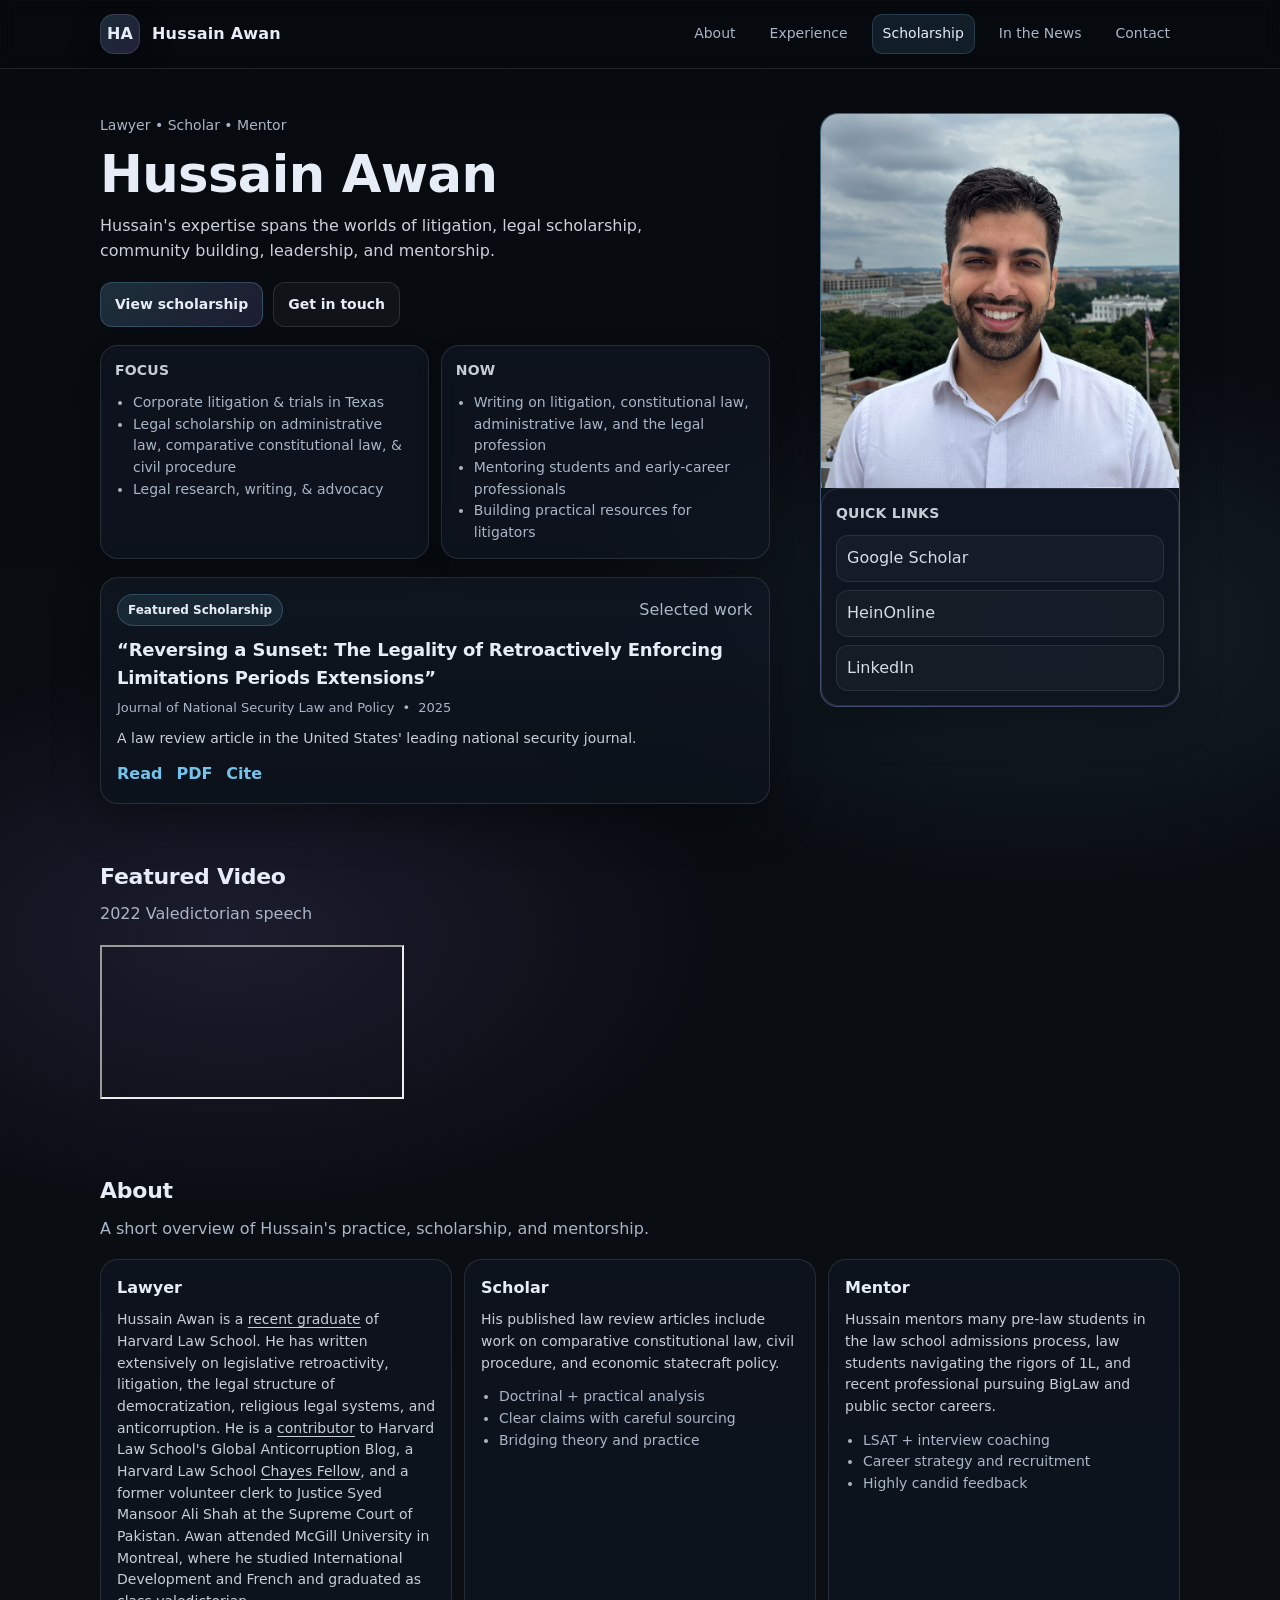
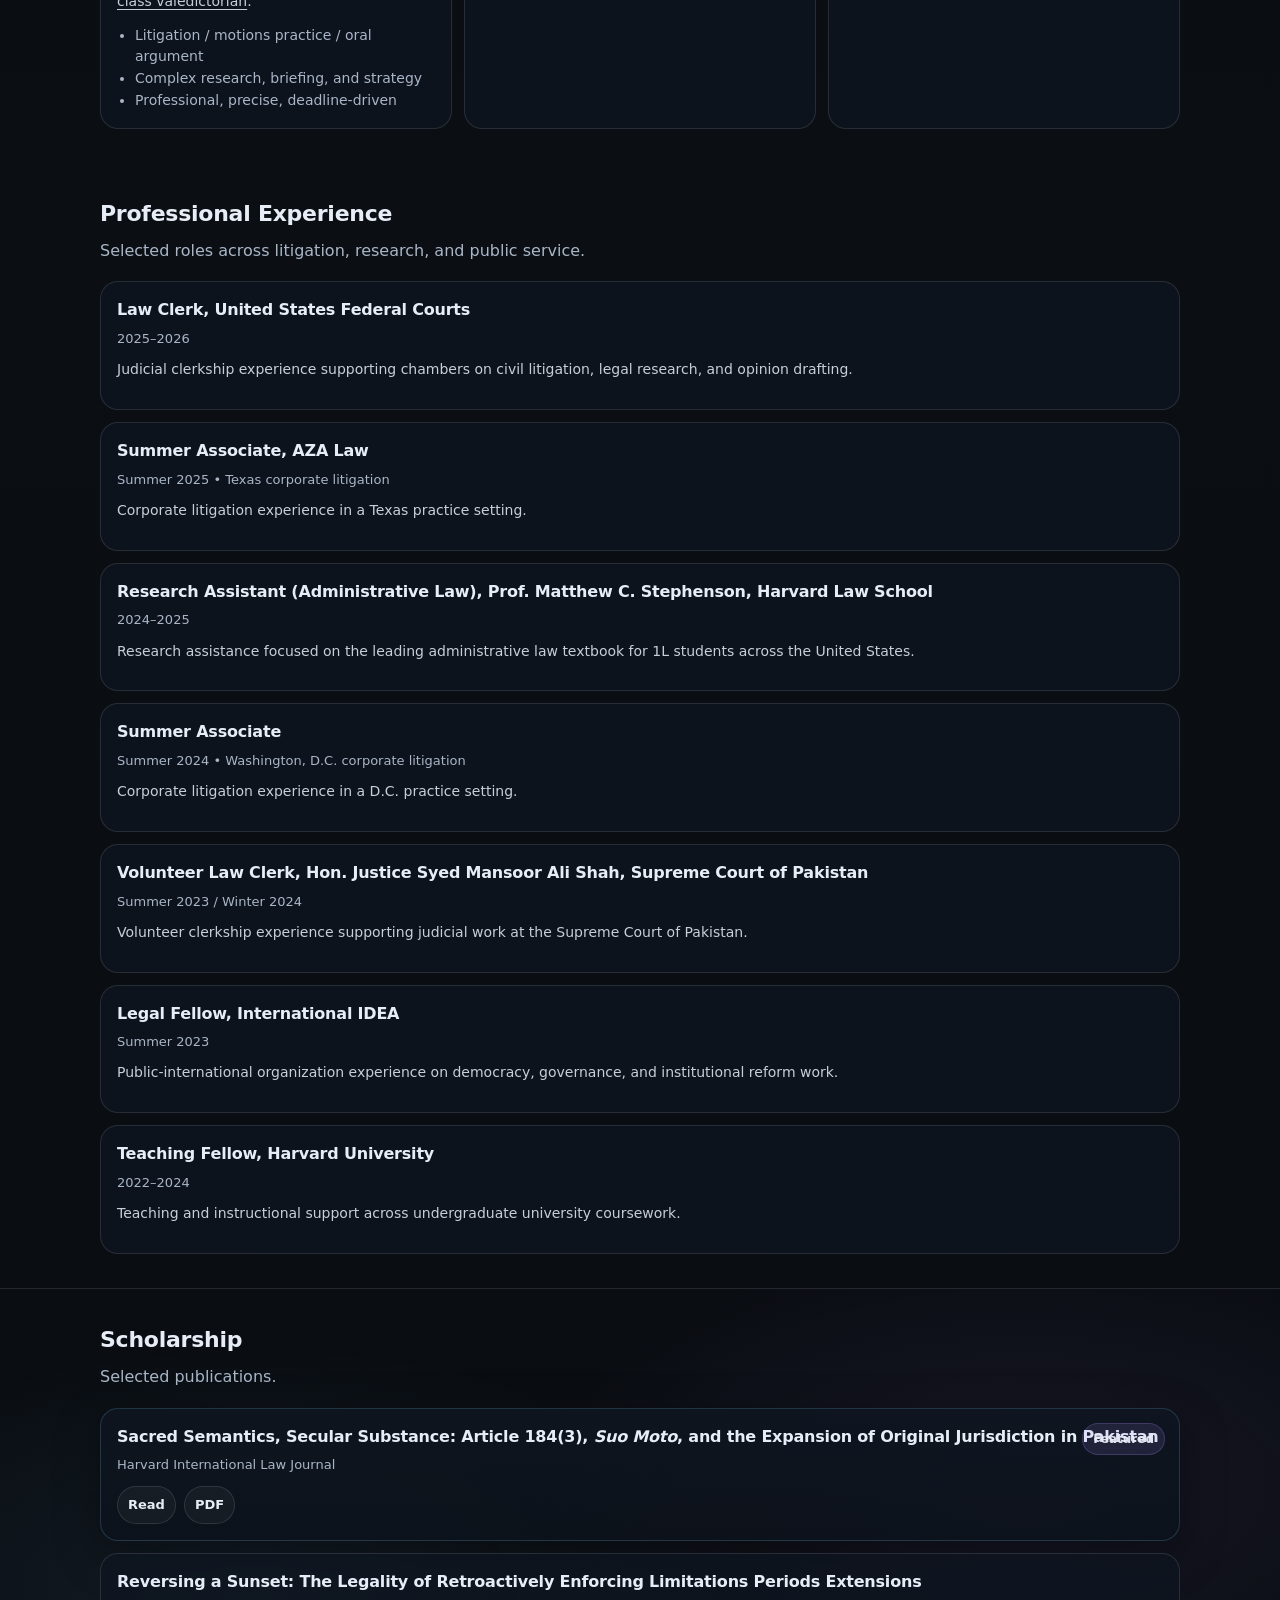
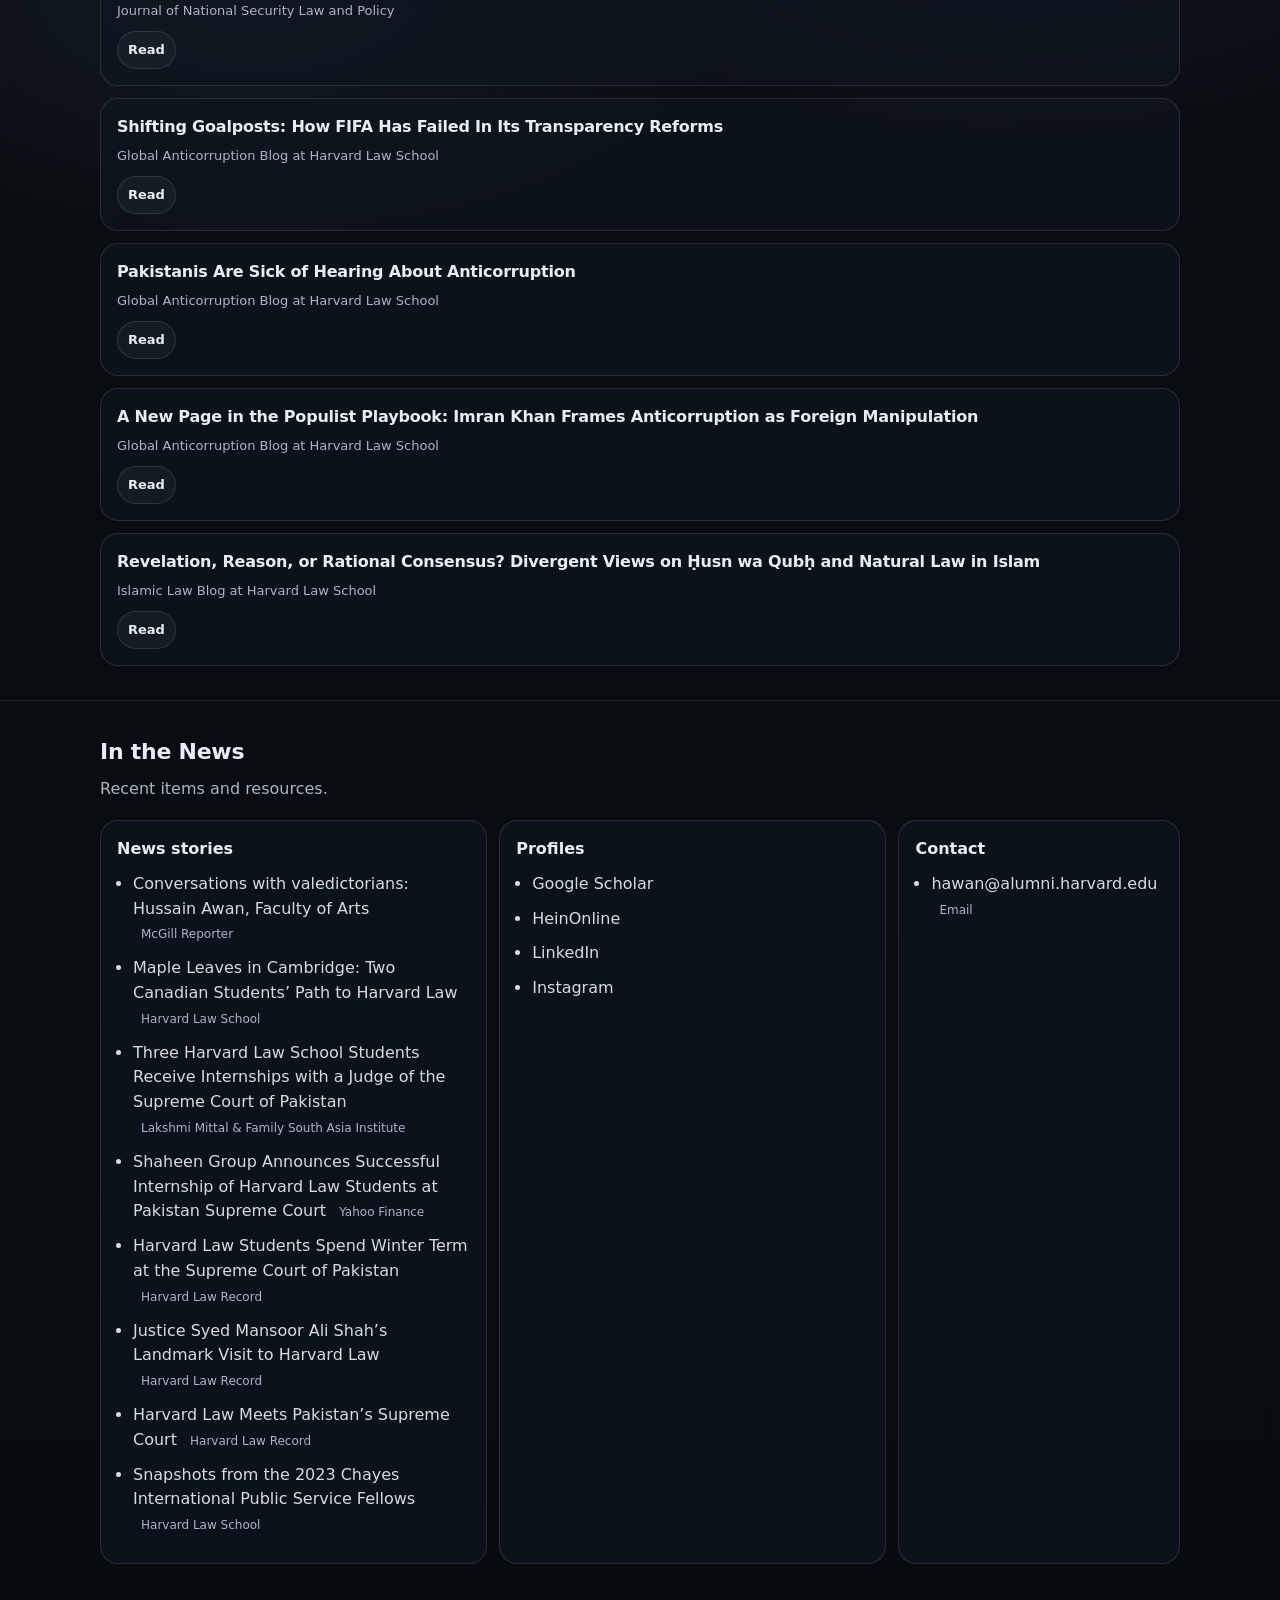
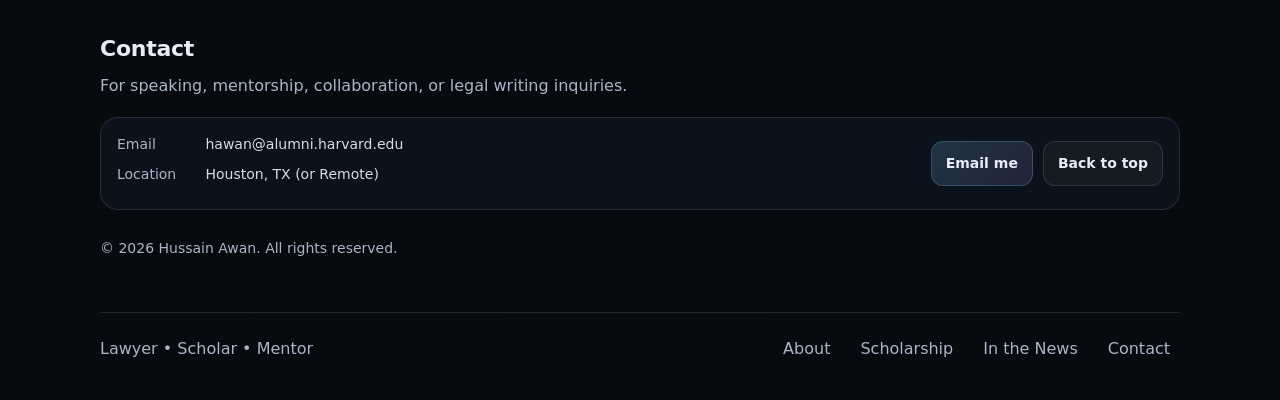
==== index.html @ 42dff593 "Update index.html" ====
<!-- index.html -->
<!doctype html>
<html lang="en">
  <head>
    <link rel="preload" as="image" href="hussain-awan.JPG">
    <meta charset="UTF-8" />
    <meta name="viewport" content="width=device-width, initial-scale=1" />
    <title>Hussain Awan</title>
    <meta
      name="description"
      content="Hussain Awan — Lawyer, Scholar, Mentor. Selected scholarship, writing, and news."
    />
    <link rel="stylesheet" href="styles.css" />

    <!-- Open Graph -->
    <meta property="og:title" content="Hussain Awan" />
    <meta property="og:description" content="Lawyer • Scholar • Mentor" />
    <meta property="og:type" content="website" />
    <!-- Optional: add your live site URL + preview image
    <meta property="og:url" content="https://yourdomain.com/" />
    <meta property="og:image" content="https://yourdomain.com/og-image.jpg" />
    -->
  </head>

  <body>
    <a class="skip-link" href="#main">Skip to content</a>

    <header class="site-header" id="top">
      <div class="container header-inner">
        <a class="brand" href="#top" aria-label="Home">
          <span class="brand-mark" aria-hidden="true">HA</span>
          <span class="brand-text">Hussain Awan</span>
        </a>

        <nav class="nav" aria-label="Primary">
          <a href="#about">About</a>
          <a href="#experience">Experience</a>
          <a class="nav-strong" href="#scholarship">Scholarship</a>
          <a href="#links">In the News</a>
          <a href="#contact">Contact</a>
        </nav>
      </div>
    </header>

    <main id="main">
      <!-- HERO -->
<section class="hero" aria-labelledby="hero-title">
  <div class="container hero-grid">
    <div class="hero-copy">
      <p class="kicker">Lawyer • Scholar • Mentor</p>
      <h1 id="hero-title">Hussain Awan</h1>
      <p class="lede">
        Hussain's expertise spans the worlds of litigation, legal scholarship, community building, leadership, and mentorship.
      </p>

      <div class="cta-row">
        <a class="btn primary" href="#scholarship">View scholarship</a>
        <a class="btn" href="#contact">Get in touch</a>
      </div>

      <div class="hero-mini-grid">
        <div class="rail-card">
          <h2 class="rail-title">Focus</h2>
          <ul class="rail-list">
            <li>Corporate litigation &amp; trials in Texas</li>
            <li>Legal scholarship on administrative law, comparative constitutional law, &amp; civil procedure</li>
            <li>Legal research, writing, &amp; advocacy</li>
          </ul>
        </div>

        <div class="rail-card">
          <h2 class="rail-title">Now</h2>
          <ul class="rail-list">
            <li>Writing on litigation, constitutional law, administrative law, and the legal profession</li>
            <li>Mentoring students and early-career professionals</li>
            <li>Building practical resources for litigators</li>
          </ul>
        </div>
      </div>

      <div class="feature-card" role="region" aria-label="Featured scholarship">
        <div class="feature-top">
          <span class="pill">Featured Scholarship</span>
          <span class="muted">Selected work</span>
        </div>
        <h2 class="feature-title">
          <a href="https://nationalsecurity.law.georgetown.edu/journal/2025/03/22/reversing-a-sunset-the-legality-of-retroactively-enforcing-limitations-periods-extensions/" target="_blank" rel="noopener noreferrer">
            “Reversing a Sunset: The Legality of Retroactively Enforcing Limitations Periods Extensions”
          </a>
        </h2>
        <p class="feature-meta">
          <span>Journal of National Security Law and Policy</span>
          <span aria-hidden="true">•</span>
          <span>2025</span>
        </p>
        <p class="feature-desc">
          A law review article in the United States' leading national security journal.
        </p>
        <div class="feature-actions">
          <a class="link" href="https://nationalsecurity.law.georgetown.edu/journal/2025/03/22/reversing-a-sunset-the-legality-of-retroactively-enforcing-limitations-periods-extensions/" target="_blank" rel="noopener noreferrer">Read</a>
          <a class="link" href="https://nationalsecurity.law.georgetown.edu/journal/2025/03/22/reversing-a-sunset-the-legality-of-retroactively-enforcing-limitations-periods-extensions/" target="_blank" rel="noopener noreferrer">PDF</a>
          <a class="link" href="https://nationalsecurity.law.georgetown.edu/journal/2025/03/22/reversing-a-sunset-the-legality-of-retroactively-enforcing-limitations-periods-extensions/" target="_blank" rel="noopener noreferrer">Cite</a>
        </div>
      </div>
    </div>

    <aside class="hero-rail" aria-label="Highlights">
      <div class="rail-card profile-card">
        <img
          src="hussain-awan.JPG"
          alt="Hussain Awan"
          class="profile-photo"
          loading="eager"
          decoding="async"
          fetchpriority="high"
                </div>

      <div class="rail-card">
        <h2 class="rail-title">Quick Links</h2>
        <div class="rail-links">
          <a href="https://scholar.google.com/citations?hl=en&user=R-A6R4AAAAAJ&view_op=list_works" target="_blank" rel="noreferrer">Google Scholar</a>
          <a href="https://heinonline.org/HOL/AuthorProfile?action=edit&search_name=%20Awan,%20Hussain" target="_blank" rel="noopener noreferrer">HeinOnline</a>
          <a href="https://www.linkedin.com/in/hussain-awan-1362452a6" target="_blank" rel="noreferrer">LinkedIn</a>
        </div>
      </div>
    </aside>
  </div>
</section>

<section class="section video-section" aria-labelledby="video-title">
  <div class="container">
    <div class="section-head">
      <h2 id="video-title">Featured Video</h2>
      <p class="section-subtitle">2022 Valedictorian speech</p>
    </div>

    <div class="video-embed">
      <iframe
        src="https://www.youtube.com/embed/dr6191_lwuI"
        title="Featured YouTube video"
        loading="lazy"
        allow="accelerometer; autoplay; clipboard-write; encrypted-media; gyroscope; picture-in-picture; web-share; fullscreen"
        referrerpolicy="strict-origin-when-cross-origin"
        allowfullscreen>
      </iframe>
    </div>
  </div>
</section>
  
<!-- ABOUT -->
<section class="section" id="about" aria-labelledby="about-title">
  <div class="container">
    <div class="section-head">
      <h2 id="about-title">About</h2>
      <p class="section-subtitle">
        A short overview of Hussain's practice, scholarship, and mentorship.
      </p>
    </div>

    <div class="two-col">
      <div class="card">
        <h3>Lawyer</h3>
<p>
  Hussain Awan is a <a href="https://winthrop.harvard.edu/people/hussain-awan" target="_blank" rel="noopener noreferrer">recent graduate</a> of Harvard Law School. He has written extensively on legislative retroactivity, litigation, the legal structure of democratization, religious legal systems, and anticorruption. He is a <a href="https://globalanticorruptionblog.com/hussain-awan/" target="_blank" rel="noopener noreferrer">contributor</a> to Harvard Law School's Global Anticorruption Blog, a Harvard Law School <a href="https://hls.harvard.edu/today/snapshots-from-the-2023-chayes-international-public-service-fellows/" target="_blank" rel="noopener noreferrer">Chayes Fellow</a>, and a former volunteer clerk to Justice Syed Mansoor Ali Shah at the Supreme Court of Pakistan. Awan attended McGill University in Montreal, where he studied International Development and French and graduated as <a href="https://reporter.mcgill.ca/conversations-with-valedictorians-hussain-awan-faculty-of-arts/" target="_blank" rel="noopener noreferrer">class valedictorian</a>.
</p>

        <ul class="bullets">
          <li>Litigation / motions practice / oral argument</li>
          <li>Complex research, briefing, and strategy</li>
          <li>Professional, precise, deadline-driven</li>
        </ul>
      </div>

            <div class="card">
              <h3>Scholar</h3>
              <p>
                His published law review articles include work on comparative constitutional law, civil procedure, and economic statecraft policy.
              </p>
              <ul class="bullets">
                <li>Doctrinal + practical analysis</li>
                <li>Clear claims with careful sourcing</li>
                <li>Bridging theory and practice</li>
              </ul>
            </div>

            <div class="card">
              <h3>Mentor</h3>
              <p>
                Hussain mentors many pre-law students in the law school admissions process, law students navigating the rigors of 1L, and recent professional pursuing BigLaw and public sector careers.
              </p>
              <ul class="bullets">
                <li>LSAT + interview coaching</li>
                <li>Career strategy and recruitment</li>
                <li>Highly candid feedback</li>
              </ul>
            </div>
          </div>
        </div>
      </section>

<!-- EXPERIENCE -->
<section class="section" id="experience" aria-labelledby="experience-title">
  <div class="container">
    <div class="section-head">
      <h2 id="experience-title">Professional Experience</h2>
      <p class="section-subtitle">Selected roles across litigation, research, and public service.</p>
    </div>

    <div class="pubs">
      <article class="pub">
        <h3 class="pub-title">Law Clerk, United States Federal Courts</h3>
        <p class="pub-meta">2025–2026</p>
        <p class="pub-desc">
          Judicial clerkship experience supporting chambers on civil litigation, legal research, and opinion drafting.
        </p>
      </article>

      <article class="pub">
        <h3 class="pub-title">Summer Associate, AZA Law</h3>
        <p class="pub-meta">Summer 2025 • Texas corporate litigation</p>
        <p class="pub-desc">
          Corporate litigation experience in a Texas practice setting.
        </p>
      </article>

      <article class="pub">
        <h3 class="pub-title">Research Assistant (Administrative Law), Prof. Matthew C. Stephenson, Harvard Law School</h3>
        <p class="pub-meta">2024–2025</p>
        <p class="pub-desc">
          Research assistance focused on the leading administrative law textbook for 1L students across the United States.
        </p>
      </article>

      <article class="pub">
        <h3 class="pub-title">Summer Associate</h3>
        <p class="pub-meta">Summer 2024 • Washington, D.C. corporate litigation</p>
        <p class="pub-desc">
          Corporate litigation experience in a D.C. practice setting.
        </p>
      </article>

      <article class="pub">
        <h3 class="pub-title">Volunteer Law Clerk, Hon. Justice Syed Mansoor Ali Shah, Supreme Court of Pakistan</h3>
        <p class="pub-meta">Summer 2023 / Winter 2024</p>
        <p class="pub-desc">
          Volunteer clerkship experience supporting judicial work at the Supreme Court of Pakistan.
        </p>
      </article>

      <article class="pub">
        <h3 class="pub-title">Legal Fellow, International IDEA</h3>
        <p class="pub-meta">Summer 2023</p>
        <p class="pub-desc">
          Public-international organization experience on democracy, governance, and institutional reform work.
        </p>
      </article>

      <article class="pub">
        <h3 class="pub-title">Teaching Fellow, Harvard University</h3>
        <p class="pub-meta">2022–2024</p>
        <p class="pub-desc">
          Teaching and instructional support across undergraduate university coursework.
        </p>
      </article>


 
    </div>
  </div>
</section>
      
<!-- SCHOLARSHIP (prominent) -->
<section class="section section-accent" id="scholarship" aria-labelledby="scholarship-title">
  <div class="container">
    <div class="section-head">
      <h2 id="scholarship-title">Scholarship</h2>
      <p class="section-subtitle">Selected publications.</p>
    </div>

    <div class="pubs">
      <!-- Featured -->
      <article class="pub pub-featured" aria-label="Featured publication">
        <div class="pub-badge">Featured</div>
        <h3 class="pub-title">
          <a
            href="https://journals.law.harvard.edu/ilj/wp-content/uploads/sites/84/HILJ-Vol662_Awan.pdf"
            target="_blank"
            rel="noopener noreferrer"
          >
            Sacred Semantics, Secular Substance: Article 184(3), <em>Suo Moto</em>, and the Expansion of Original
            Jurisdiction in Pakistan
          </a>
        </h3>
        <p class="pub-meta">Harvard International Law Journal</p>
        <div class="pub-actions">
          <a
            class="chip"
            href="https://journals.law.harvard.edu/ilj/wp-content/uploads/sites/84/HILJ-Vol662_Awan.pdf"
            target="_blank"
            rel="noopener noreferrer"
            >Read</a
          >
          <a
            class="chip"
            href="https://journals.law.harvard.edu/ilj/wp-content/uploads/sites/84/HILJ-Vol662_Awan.pdf"
            target="_blank"
            rel="noopener noreferrer"
            >PDF</a
          >
        </div>
      </article>

      <!-- Regular publications -->
      <article class="pub">
        <h3 class="pub-title">
          <a
            href="https://nationalsecurity.law.georgetown.edu/journal/2025/03/22/reversing-a-sunset-the-legality-of-retroactively-enforcing-limitations-periods-extensions/"
            target="_blank"
            rel="noopener noreferrer"
          >
            Reversing a Sunset: The Legality of Retroactively Enforcing Limitations Periods Extensions
          </a>
        </h3>
        <p class="pub-meta">Journal of National Security Law and Policy</p>
        <div class="pub-actions">
          <a
            class="chip"
            href="https://nationalsecurity.law.georgetown.edu/journal/2025/03/22/reversing-a-sunset-the-legality-of-retroactively-enforcing-limitations-periods-extensions/"
            target="_blank"
            rel="noopener noreferrer"
          >
            Read
          </a>
        </div>
      </article>
      <article class="pub">
        <h3 class="pub-title">
          <a
            href="https://globalanticorruptionblog.com/2023/12/11/shifting-goalposts-how-fifa-has-failed-in-its-transparency-reforms/"
            target="_blank"
            rel="noopener noreferrer"
          >
            Shifting Goalposts: How FIFA Has Failed In Its Transparency Reforms
          </a>
        </h3>
        <p class="pub-meta">Global Anticorruption Blog at Harvard Law School</p>
        <div class="pub-actions">
          <a
            class="chip"
            href="https://globalanticorruptionblog.com/2023/12/11/shifting-goalposts-how-fifa-has-failed-in-its-transparency-reforms/"
            target="_blank"
            rel="noopener noreferrer"
            >Read</a
          >
        </div>
      </article>

      <article class="pub">
        <h3 class="pub-title">
          <a
            href="https://globalanticorruptionblog.com/2023/11/06/pakistanis-are-sick-of-hearing-about-anticorruption/"
            target="_blank"
            rel="noopener noreferrer"
          >
            Pakistanis Are Sick of Hearing About Anticorruption
          </a>
        </h3>
        <p class="pub-meta">Global Anticorruption Blog at Harvard Law School</p>
        <div class="pub-actions">
          <a
            class="chip"
            href="https://globalanticorruptionblog.com/2023/11/06/pakistanis-are-sick-of-hearing-about-anticorruption/"
            target="_blank"
            rel="noopener noreferrer"
            >Read</a
          >
        </div>
      </article>

      <article class="pub">
        <h3 class="pub-title">
          <a
            href="https://globalanticorruptionblog.com/2023/11/20/a-new-page-in-the-populist-playbook-imran-khan-frames-anticorruption-as-foreign-manipulation/"
            target="_blank"
            rel="noopener noreferrer"
          >
            A New Page in the Populist Playbook: Imran Khan Frames Anticorruption as Foreign Manipulation
          </a>
        </h3>
        <p class="pub-meta">Global Anticorruption Blog at Harvard Law School</p>
        <div class="pub-actions">
          <a
            class="chip"
            href="https://globalanticorruptionblog.com/2023/11/20/a-new-page-in-the-populist-playbook-imran-khan-frames-anticorruption-as-foreign-manipulation/"
            target="_blank"
            rel="noopener noreferrer"
            >Read</a
          >
        </div>
      </article>

      <article class="pub">
        <h3 class="pub-title">
          <a
            href="https://islamiclaw.blog/2025/01/30/revelation-reason-or-rational-consensus-divergent-views-on-ḥusn-wa-qubḥ-and-natural-law-in-islam/"
            target="_blank"
            rel="noopener noreferrer"
          >
            Revelation, Reason, or Rational Consensus? Divergent Views on Ḥusn wa Qubḥ and Natural Law in Islam
          </a>
        </h3>
        <p class="pub-meta">Islamic Law Blog at Harvard Law School</p>
        <div class="pub-actions">
          <a
            class="chip"
            href="https://islamiclaw.blog/2025/01/30/revelation-reason-or-rational-consensus-divergent-views-on-ḥusn-wa-qubḥ-and-natural-law-in-islam/"
            target="_blank"
            rel="noopener noreferrer"
            >Read</a
          >
        </div>
      </article>
    </div>
  </div>
</section>


<!-- LINKS / "NEW" LINKS -->
<section class="section" id="links" aria-labelledby="links-title">
  <div class="container">
    <div class="section-head">
      <h2 id="links-title">In the News</h2>
      <p class="section-subtitle">Recent items and resources.</p>
    </div>

    <div class="links-grid">
      <div class="card">
        <h3>News stories</h3>
          <ul class="linklist">
          
          <li>
          <a href="https://reporter.mcgill.ca/conversations-with-valedictorians-hussain-awan-faculty-of-arts/" target="_blank" rel="noopener noreferrer">
          Conversations with valedictorians: Hussain Awan, Faculty of Arts
          </a>
          <span class="linknote">McGill Reporter</span>
          </li>
          
          <li>
          <a href="https://hls.harvard.edu/jdadmissions/apply-to-harvard-law-school/jdapplicants/application-toolkit/applying-to-hls-as-an-international-student/maple-leaves-in-cambridge-two-canadian-students-path-to-harvard-law/" target="_blank" rel="noopener noreferrer">
          Maple Leaves in Cambridge: Two Canadian Students’ Path to Harvard Law
          </a>
          <span class="linknote">Harvard Law School</span>
          </li>
          
          <li>
          <a href="https://mittalsouthasiainstitute.harvard.edu/2024/11/hls-j-term-clinical-internship/" target="_blank" rel="noopener noreferrer">
          Three Harvard Law School Students Receive Internships with a Judge of the Supreme Court of Pakistan
          </a>
          <span class="linknote">Lakshmi Mittal & Family South Asia Institute</span>
          </li>
          
          <li>
          <a href="https://finance.yahoo.com/news/shaheen-group-announces-successful-internship-231500506.html" target="_blank" rel="noopener noreferrer">
          Shaheen Group Announces Successful Internship of Harvard Law Students at Pakistan Supreme Court
          </a>
          <span class="linknote">Yahoo Finance</span>
          </li>
          
          <li>
          <a href="https://hlrecord.org/hls-students-winter-term-pakistan-supreme-court/" target="_blank" rel="noopener noreferrer">
          Harvard Law Students Spend Winter Term at the Supreme Court of Pakistan
          </a>
          <span class="linknote">Harvard Law Record</span>
          </li>
          
          <li>
          <a href="https://hlrecord.org/justice-syed-mansoor-ali-shahs-landmark-visit-to-harvard-law-bridging-legal-worlds/" target="_blank" rel="noopener noreferrer">
          Justice Syed Mansoor Ali Shah’s Landmark Visit to Harvard Law
          </a>
          <span class="linknote">Harvard Law Record</span>
          </li>
          
          <li>
          <a href="https://hlrecord.org/[base64]/" target="_blank" rel="noopener noreferrer">
          Harvard Law Meets Pakistan’s Supreme Court
          </a>
          <span class="linknote">Harvard Law Record</span>
          </li>
          
          <li>
          <a href="https://hls.harvard.edu/today/snapshots-from-the-2023-chayes-international-public-service-fellows/" target="_blank" rel="noopener noreferrer">
          Snapshots from the 2023 Chayes International Public Service Fellows
          </a>
          <span class="linknote">Harvard Law School</span>
          </li>
          
          </ul>
      </div>

      <div class="card">
        <h3>Profiles</h3>
        <ul class="linklist">
          <li>
            <a
              href="https://scholar.google.com/citations?hl=en&user=R-A6R4AAAAAJ&view_op=list_works"
              target="_blank"
              rel="noopener noreferrer"
              >Google Scholar</a
            >
          </li>
          <li>
            <a href="https://heinonline.org/HOL/AuthorProfile?action=edit&search_name=%20Awan,%20Hussain" target="_blank" rel="noopener noreferrer">HeinOnline</a>
          </li>
          <li>
            <a
              href="https://www.linkedin.com/in/hussain-awan-1362452a6"
              target="_blank"
              rel="noopener noreferrer"
              >LinkedIn</a
            >
          </li>
          <li>
            <a
              href="https://www.instagram.com/hussain.awann/"
              target="_blank"
              rel="noopener noreferrer"
              >Instagram</a
            >
          </li>
        </ul>
      </div>

      <div class="card">
        <h3>Contact</h3>
        <ul class="linklist">
          <li>
            <a href="mailto:hawan@alumni.harvard.edu">hawan@alumni.harvard.edu</a>
            <span class="linknote">Email</span>
          </li>
        </ul>
      </div>
    </div>
  </div>
</section>

<!-- CONTACT -->
<section class="section" id="contact" aria-labelledby="contact-title">
  <div class="container">
    <div class="section-head">
      <h2 id="contact-title">Contact</h2>
      <p class="section-subtitle">For speaking, mentorship, collaboration, or legal writing inquiries.</p>
    </div>

    <div class="contact-card">
      <div class="contact-left">
        <p class="contact-line">
          <span class="muted">Email</span>
          <a href="mailto:hawan@alumni.harvard.edu">hawan@alumni.harvard.edu</a>
        </p>
        <p class="contact-line">
          <span class="muted">Location</span>
          <span>Houston, TX (or Remote)</span>
        </p>
      </div>

      <div class="contact-right">
        <a class="btn primary" href="mailto:hawan@alumni.harvard.edu">Email me</a>
        <a class="btn" href="#top">Back to top</a>
      </div>
    </div>

    <p class="fineprint">© <span id="year"></span> Hussain Awan. All rights reserved.</p>
  </div>
</section>

</main>

<footer class="site-footer" aria-label="Footer">
  <div class="container footer-inner">
    <span class="muted">Lawyer • Scholar • Mentor</span>
    <div class="footer-links">
      <a href="#about">About</a>
      <a href="#scholarship">Scholarship</a>
      <a href="#links">In the News</a>
      <a href="#contact">Contact</a>
    </div>
  </div>
</footer>

<script>
  // tiny helper (optional)
  document.getElementById("year").textContent = new Date().getFullYear();
</script>
</body>
</html>
---- styles.css ----
/* styles.css */

/* ----------------------------
   Base + tokens
----------------------------- */
:root{
  --bg: #0b0f14;
  --panel: #0f1621;
  --panel-2: #0c121b;
  --text: #e7edf6;
  --muted: #a9b6c7;
  --border: rgba(231, 237, 246, 0.12);
  --shadow: 0 14px 45px rgba(0,0,0,.35);
  --max: 1080px;

  --radius: 18px;
  --radius-sm: 12px;

  --accent: #7dd3fc;
  --accent-2: #a78bfa;

  --focus: 0 0 0 3px rgba(125, 211, 252, .35);
  --font: ui-sans-serif, system-ui, -apple-system, Segoe UI, Roboto, Helvetica, Arial, "Apple Color Emoji", "Segoe UI Emoji";
}

* { box-sizing: border-box; }
html { scroll-behavior: smooth; }
body {
  margin: 0;
  font-family: var(--font);
  background:
    radial-gradient(900px 500px at 18% 18%, rgba(167,139,250,.12), transparent 55%),
    radial-gradient(900px 500px at 82% 12%, rgba(125,211,252,.10), transparent 55%),
    linear-gradient(180deg, #070a0f 0%, var(--bg) 35%, #070a0f 100%);
  color: var(--text);
  line-height: 1.55;
}

a { color: inherit; text-decoration: none; }
a:hover { text-decoration: underline; }
a:focus-visible { outline: none; box-shadow: var(--focus); border-radius: 10px; }

.container {
  width: min(var(--max), calc(100% - 40px));
  margin: 0 auto;
}

.muted { color: var(--muted); }
.fineprint { margin: 28px 0 0; font-size: 14px; color: var(--muted); }

/* Skip link */
.skip-link{
  position: absolute;
  left: -999px;
  top: 10px;
  background: var(--panel);
  padding: 10px 12px;
  border: 1px solid var(--border);
  border-radius: 10px;
  z-index: 999;
}
.skip-link:focus{
  left: 20px;
  box-shadow: var(--focus);
}

/* ----------------------------
   Header
----------------------------- */
.site-header{
  position: sticky;
  top: 0;
  z-index: 50;
  backdrop-filter: blur(10px);
  background: rgba(7,10,15,.55);
  border-bottom: 1px solid var(--border);
}
.header-inner{
  display: flex;
  align-items: center;
  justify-content: space-between;
  padding: 14px 0;
  gap: 16px;
}

.brand{
  display: flex;
  align-items: center;
  gap: 12px;
  min-width: 160px;
}
.brand-mark{
  display: inline-grid;
  place-items: center;
  width: 40px;
  height: 40px;
  border-radius: 14px;
  background: linear-gradient(135deg, rgba(125,211,252,.18), rgba(167,139,250,.18));
  border: 1px solid var(--border);
  box-shadow: 0 10px 30px rgba(0,0,0,.25);
  font-weight: 700;
}
.brand-text{
  font-weight: 650;
  letter-spacing: .2px;
}

.nav{
  display: flex;
  align-items: center;
  gap: 14px;
  flex-wrap: wrap;
  justify-content: flex-end;
}
.nav a{
  font-size: 14px;
  color: var(--muted);
  padding: 8px 10px;
  border-radius: 10px;
}
.nav a:hover{
  color: var(--text);
  text-decoration: none;
  background: rgba(231,237,246,.06);
}
.nav-strong{
  color: var(--text) !important;
  background: rgba(125,211,252,.10);
  border: 1px solid rgba(125,211,252,.18);
}


/* ----------------------------
   Hero
----------------------------- */
.hero{
  padding: 44px 0 22px;
}
.hero-grid{
  display: grid;
  grid-template-columns: 1.45fr .85fr;
  gap: 18px;
  align-items: start;
}
.kicker{
  display: inline-flex;
  gap: 10px;
  align-items: center;
  font-size: 14px;
  color: var(--muted);
  margin: 0 0 10px;
}
h1{
  font-size: clamp(34px, 4vw, 52px);
  line-height: 1.08;
  margin: 0 0 12px;
  letter-spacing: -0.6px;
}
.lede{
  margin: 0 0 18px;
  font-size: 16px;
  color: rgba(231,237,246,.88);
  max-width: 62ch;
}

.cta-row{
  display: flex;
  gap: 10px;
  flex-wrap: wrap;
  margin: 14px 0 18px;
}

.btn{
  display: inline-flex;
  align-items: center;
  justify-content: center;
  gap: 10px;
  padding: 11px 14px;
  border-radius: 12px;
  border: 1px solid var(--border);
  background: rgba(231,237,246,.04);
  color: var(--text);
  font-weight: 600;
  font-size: 14px;
  text-decoration: none !important;
}
.btn:hover{
  background: rgba(231,237,246,.08);
}
.btn.primary{
  border-color: rgba(125,211,252,.22);
  background: linear-gradient(135deg, rgba(125,211,252,.18), rgba(167,139,250,.14));
}
.btn.primary:hover{
  background: linear-gradient(135deg, rgba(125,211,252,.22), rgba(167,139,250,.18));
}

.feature-card{
  margin-top: 16px;
  padding: 16px;
  border-radius: var(--radius);
  border: 1px solid var(--border);
  background: linear-gradient(180deg, rgba(15,22,33,.9), rgba(12,18,27,.9));
  box-shadow: var(--shadow);
}
.feature-top{
  display: flex;
  align-items: center;
  justify-content: space-between;
  gap: 12px;
  margin-bottom: 10px;
}
.pill{
  display: inline-flex;
  padding: 6px 10px;
  border-radius: 999px;
  border: 1px solid rgba(125,211,252,.22);
  background: rgba(125,211,252,.10);
  font-size: 12px;
  font-weight: 650;
}
.feature-title{
  margin: 0 0 6px;
  font-size: 18px;
  letter-spacing: -0.2px;
}
.feature-title a{ text-decoration: none; }
.feature-title a:hover{ text-decoration: underline; }
.feature-meta{
  margin: 0 0 10px;
  color: var(--muted);
  font-size: 13px;
  display: flex;
  gap: 8px;
  flex-wrap: wrap;
}
.feature-desc{
  margin: 0 0 12px;
  color: rgba(231,237,246,.86);
  font-size: 14px;
}
.feature-actions{
  display: flex;
  gap: 14px;
  flex-wrap: wrap;
}
.link{
  font-weight: 650;
  color: rgba(125,211,252,.92);
  text-decoration: none !important;
}
.link:hover{ text-decoration: underline !important; }

/* Right rail */
.hero-rail{
  display: grid;
  gap: 12px;
}
.rail-card{
  padding: 14px;
  border-radius: var(--radius);
  border: 1px solid var(--border);
  background: rgba(15,22,33,.75);
  box-shadow: 0 10px 26px rgba(0,0,0,.18);
}
.rail-title{
  margin: 0 0 10px;
  font-size: 14px;
  letter-spacing: .2px;
  text-transform: uppercase;
  color: rgba(231,237,246,.85);
}
.rail-list{
  margin: 0;
  padding-left: 18px;
  color: var(--muted);
  font-size: 14px;
}
.rail-links{
  display: grid;
  gap: 8px;
}
.rail-links a{
  padding: 10px 10px;
  border-radius: 12px;
  border: 1px solid rgba(231,237,246,.10);
  background: rgba(231,237,246,.03);
  color: rgba(231,237,246,.92);
  text-decoration: none !important;
}
.rail-links a:hover{
  background: rgba(231,237,246,.07);
}

/* ----------------------------
   Sections
----------------------------- */
.section{
  padding: 34px 0;
}
.section-accent{
  background:
    radial-gradient(900px 450px at 20% 30%, rgba(125,211,252,.08), transparent 55%),
    radial-gradient(900px 450px at 80% 20%, rgba(167,139,250,.08), transparent 55%);
  border-top: 1px solid var(--border);
  border-bottom: 1px solid var(--border);
}
.section-head{
  display: grid;
  gap: 8px;
  margin-bottom: 18px;
}
.section-head h2{
  margin: 0;
  font-size: 22px;
  letter-spacing: -0.25px;
}
.section-subtitle{
  margin: 0;
  color: var(--muted);
  max-width: 78ch;
}

/* Cards / grids */
.two-col{
  display: grid;
  grid-template-columns: repeat(3, 1fr);
  gap: 12px;
}
.card{
  padding: 16px;
  border-radius: var(--radius);
  border: 1px solid var(--border);
  background: rgba(15,22,33,.70);
}
.card h3{
  margin: 0 0 8px;
  font-size: 16px;
}
.card p{
  margin: 0 0 12px;
  color: rgba(231,237,246,.86);
  font-size: 14px;
}
.bullets{
  margin: 0;
  padding-left: 18px;
  color: var(--muted);
  font-size: 14px;
}

/* Scholarship list */
.pubs{
  display: grid;
  gap: 12px;
}
.pub{
  position: relative;
  padding: 16px;
  border-radius: var(--radius);
  border: 1px solid var(--border);
  background: rgba(15,22,33,.70);
}
.pub-featured{
  background: linear-gradient(180deg, rgba(15,22,33,.85), rgba(12,18,27,.85));
  border-color: rgba(125,211,252,.18);
  box-shadow: var(--shadow);
}
.pub-badge{
  position: absolute;
  top: 14px;
  right: 14px;
  font-size: 12px;
  font-weight: 650;
  padding: 6px 10px;
  border-radius: 999px;
  border: 1px solid rgba(167,139,250,.22);
  background: rgba(167,139,250,.12);
  color: rgba(231,237,246,.95);
}
.pub-title{
  margin: 0 0 6px;
  font-size: 16px;
  letter-spacing: -0.2px;
}
.pub-title a{ text-decoration: none; }
.pub-title a:hover{ text-decoration: underline; }
.pub-meta{
  margin: 0 0 10px;
  color: var(--muted);
  font-size: 13px;
}
.pub-desc{
  margin: 0 0 12px;
  color: rgba(231,237,246,.86);
  font-size: 14px;
}
.pub-actions{
  display: flex;
  gap: 8px;
  flex-wrap: wrap;
}
.chip{
  display: inline-flex;
  padding: 8px 10px;
  border-radius: 999px;
  border: 1px solid rgba(231,237,246,.12);
  background: rgba(231,237,246,.04);
  font-size: 13px;
  font-weight: 650;
  text-decoration: none !important;
}
.chip:hover{
  background: rgba(231,237,246,.08);
}

/* Links section */
.links-grid{
  display: grid;
  grid-template-columns: 1.1fr 1.1fr .8fr;
  gap: 12px;
}
.linklist{
  margin: 0;
  padding-left: 16px;
  color: rgba(231,237,246,.92);
}
.linklist li{
  margin: 10px 0;
}
.linknote{
  display: inline-block;
  margin-left: 8px;
  font-size: 12px;
  color: var(--muted);
}

/* Contact */
.contact-card{
  display: flex;
  align-items: center;
  justify-content: space-between;
  gap: 12px;
  padding: 16px;
  border-radius: var(--radius);
  border: 1px solid var(--border);
  background: rgba(15,22,33,.70);
}
.contact-line{
  margin: 0 0 8px;
  font-size: 14px;
  color: rgba(231,237,246,.92);
}
.contact-line .muted{
  display: inline-block;
  width: 84px;
}
.contact-right{
  display: flex;
  gap: 10px;
  flex-wrap: wrap;
  justify-content: flex-end;
}

/* Footer */
.site-footer{
  padding: 18px 0 30px;
}
.footer-inner{
  display: flex;
  align-items: center;
  justify-content: space-between;
  gap: 12px;
  border-top: 1px solid var(--border);
  padding-top: 16px;
}
.footer-links{
  display: flex;
  gap: 10px;
  flex-wrap: wrap;
}
.footer-links a{
  padding: 8px 10px;
  border-radius: 10px;
  color: var(--muted);
}
.footer-links a:hover{
  color: var(--text);
  background: rgba(231,237,246,.06);
  text-decoration: none;
}
/* Underline links only in the About section body text */
#about .card p a,
#about .card p a:visited {
  text-decoration: underline;
  text-underline-offset: 3px;
  text-decoration-thickness: 1px;
}

#about .card p a:hover {
  text-decoration-thickness: 2px;
}

.hero-mini-grid{
  display: grid;
  grid-template-columns: 1fr 1fr;
  gap: 12px;
  margin: 8px 0 18px;
}

.profile-card{
  padding: 0;
  overflow: hidden;
  width: min(100%, 360px);
  justify-self: end;
  align-self: start;
  background:
    linear-gradient(180deg, rgba(15,22,33,.96), rgba(12,18,27,.96)) padding-box,
    linear-gradient(135deg, rgba(125,211,252,.45), rgba(167,139,250,.35)) border-box;
  border: 1px solid transparent;
  box-shadow: 0 16px 40px rgba(0,0,0,.28);
  transition: box-shadow .25s ease;
}

.profile-card:hover{
  box-shadow: 0 22px 60px rgba(0,0,0,.40);
}

.profile-photo{
  width: 100%;
  height: auto;
  display: block;
  border-radius: 0;
}

section{
  scroll-margin-top: 90px;
}


/* ----------------------------
   Responsive
----------------------------- */
@media (max-width: 980px){
  .hero-grid{ grid-template-columns: 1fr; }
  .two-col{ grid-template-columns: 1fr; }
  .links-grid{ grid-template-columns: 1fr; }
  .contact-card{ flex-direction: column; align-items: flex-start; }
  .contact-line .muted{ width: auto; margin-right: 10px; }
  .profile-card{
  width: 100%;
  max-width: 420px;
  justify-self: start;
   }
}
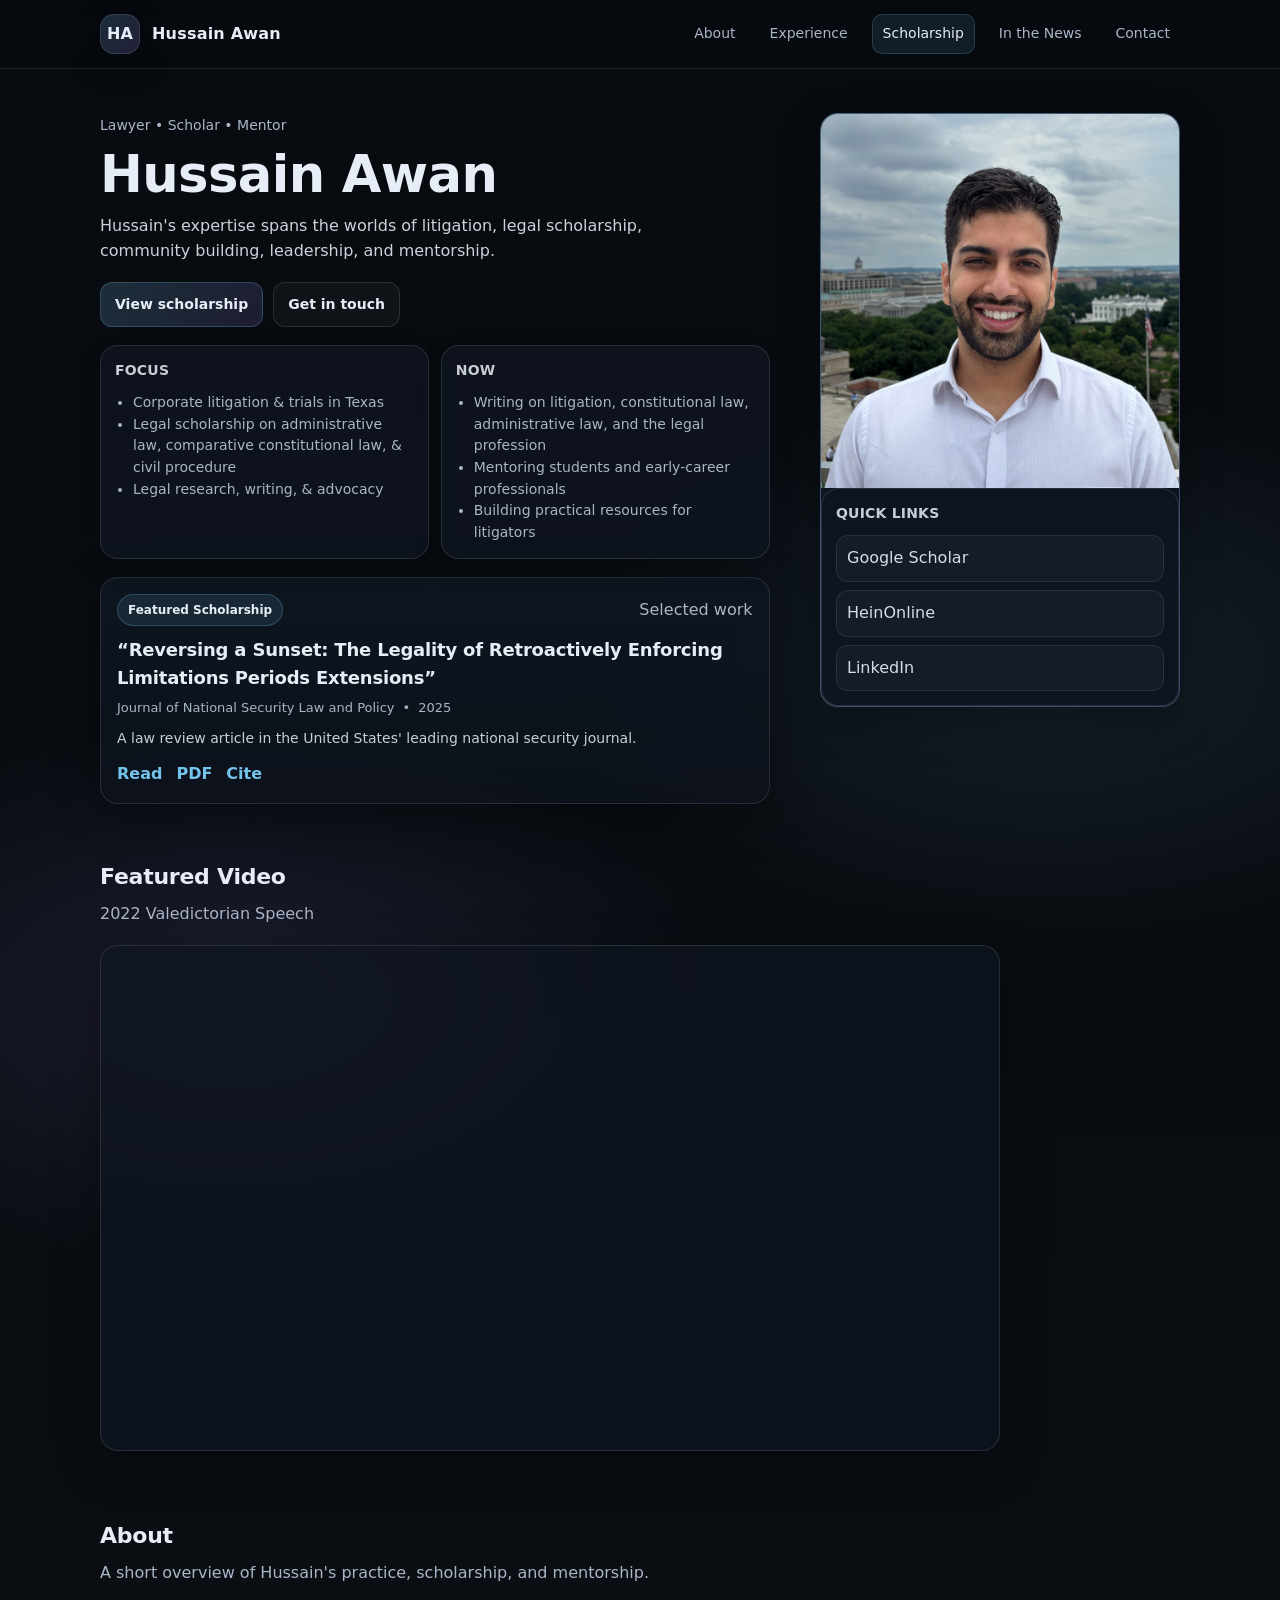
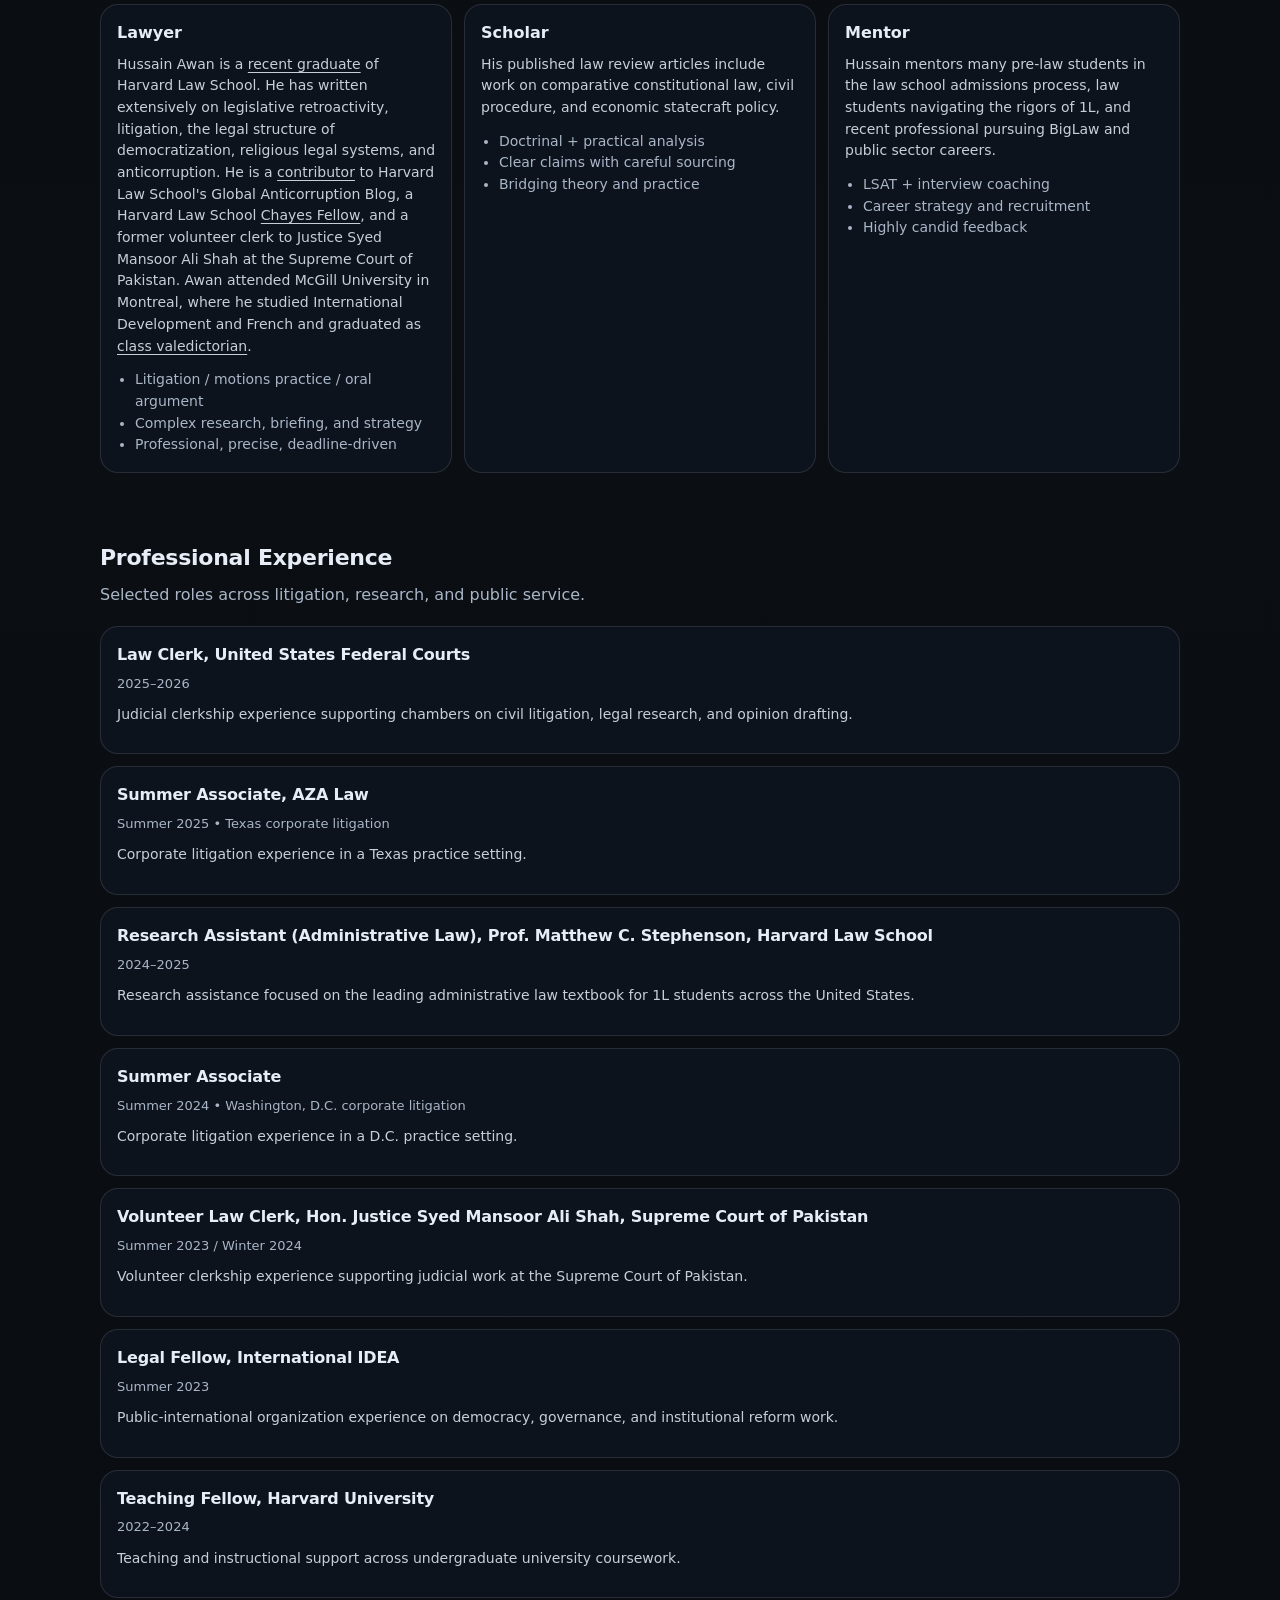
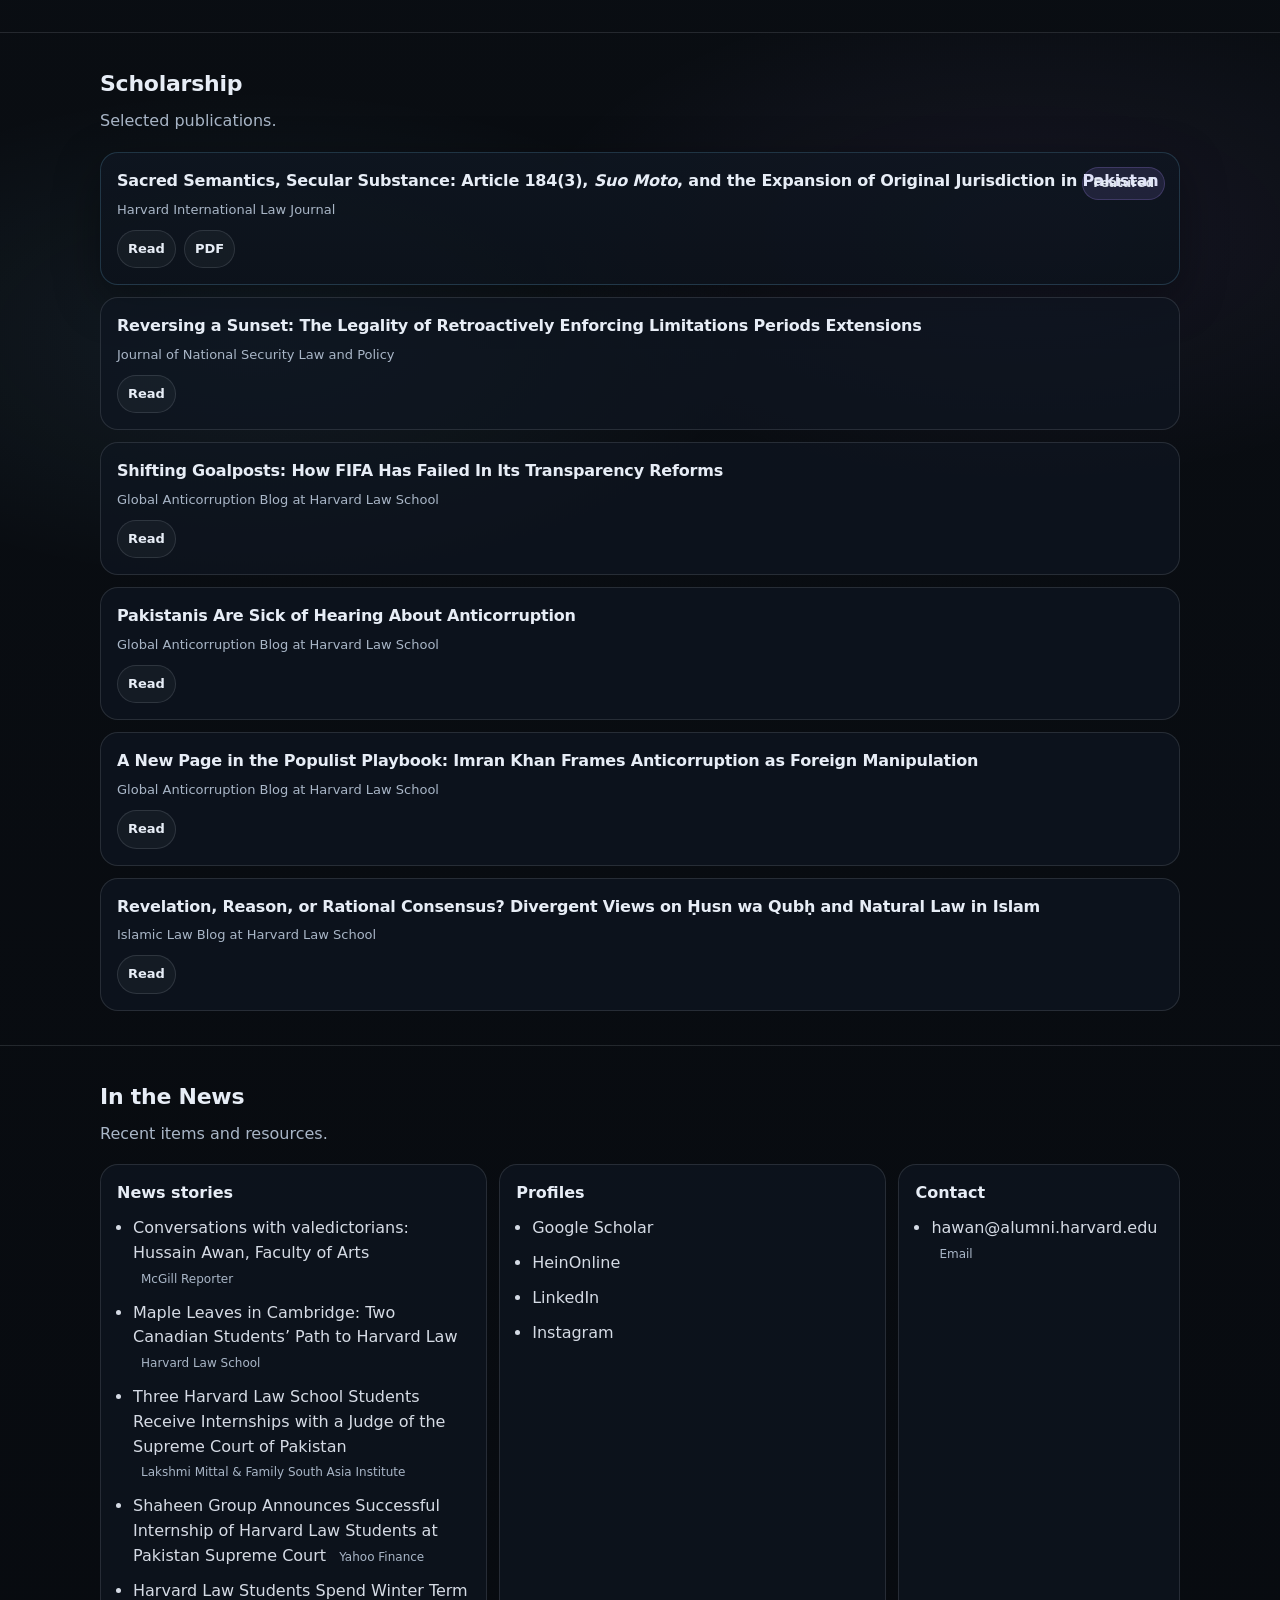
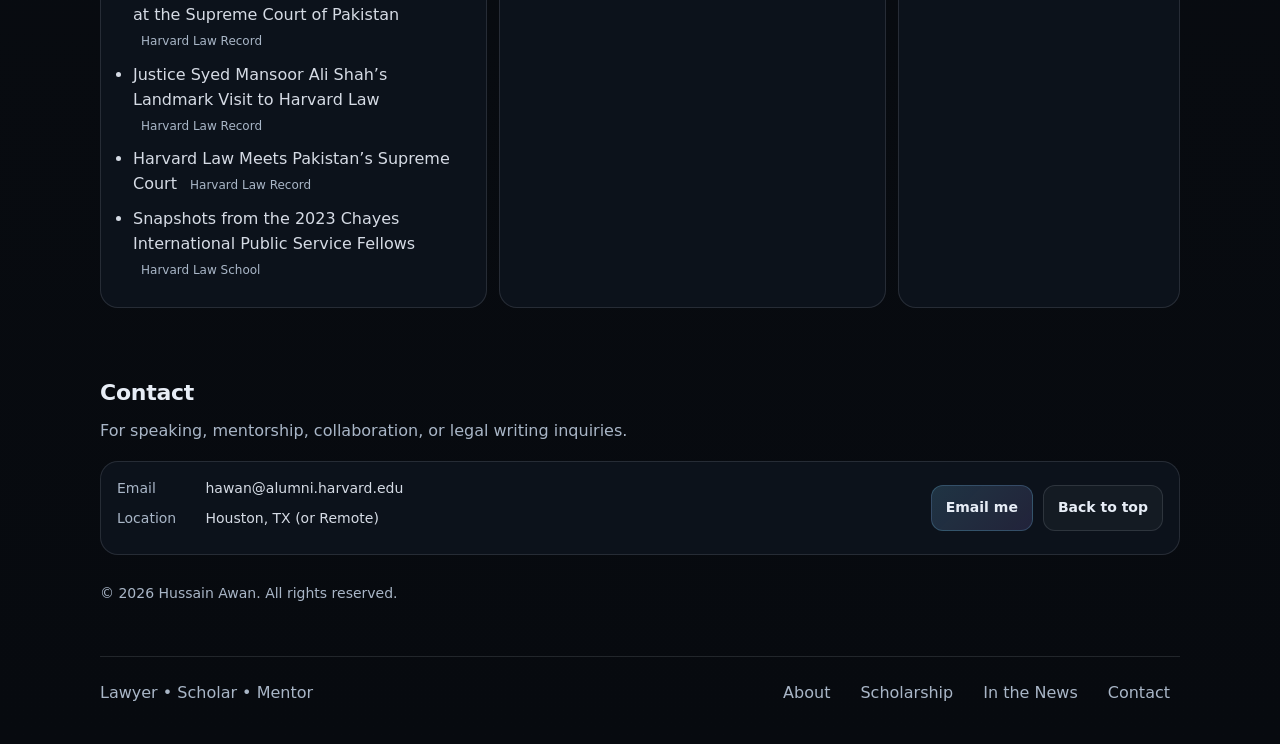
==== commit 16b2e8fb: "Update index.html" ====
--- a/index.html
+++ b/index.html
@@ -131,7 +131,7 @@
   <div class="container">
     <div class="section-head">
       <h2 id="video-title">Featured Video</h2>
-      <p class="section-subtitle">2022 Valedictorian speech</p>
+      <p class="section-subtitle">2022 Valedictorian Speech</p>
     </div>
 
     <div class="video-embed">
--- a/styles.css
+++ b/styles.css
@@ -537,6 +537,24 @@
   scroll-margin-top: 90px;
 }
 
+.video-embed{
+  position: relative;
+  width: 100%;
+  max-width: 900px;
+  aspect-ratio: 16 / 9;
+  border-radius: var(--radius);
+  overflow: hidden;
+  border: 1px solid var(--border);
+  background: rgba(15,22,33,.70);
+  box-shadow: var(--shadow);
+}
+
+.video-embed iframe{
+  width: 100%;
+  height: 100%;
+  border: 0;
+  display: block;
+}
 
 /* ----------------------------
    Responsive
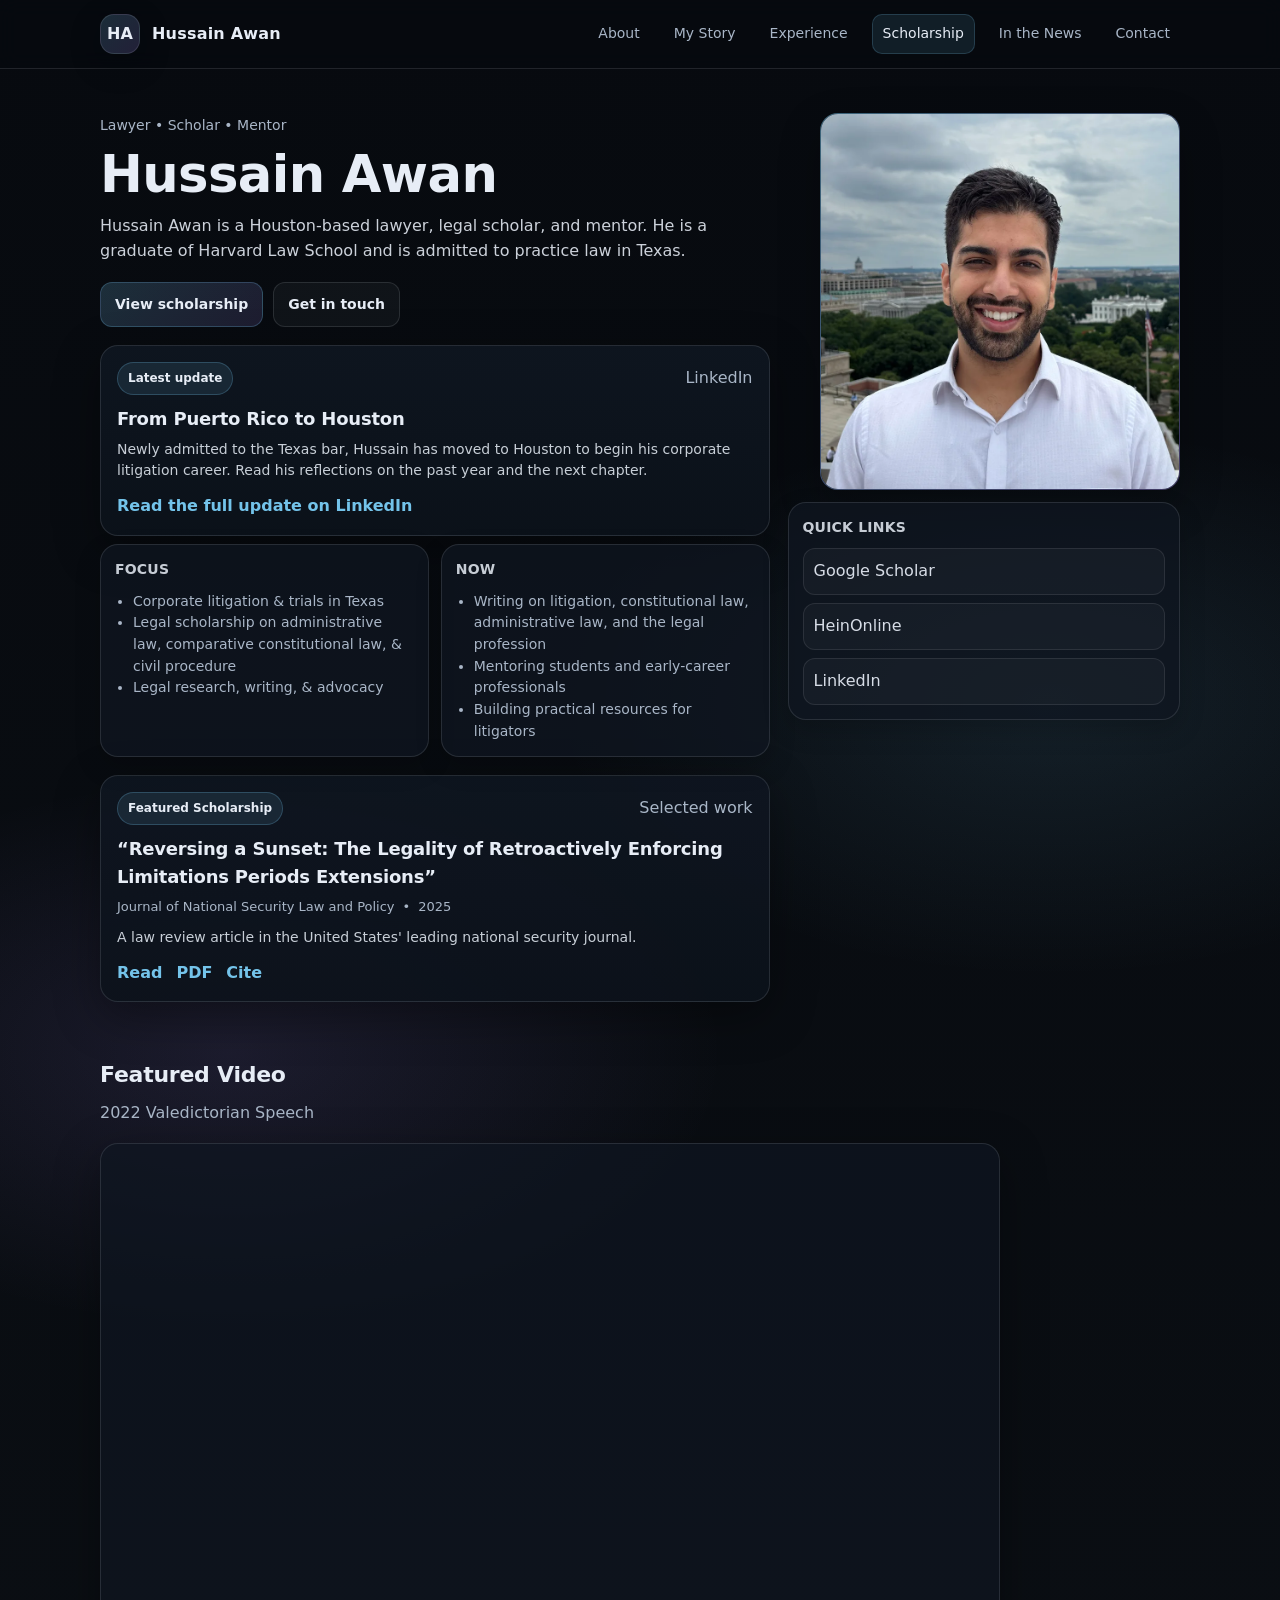
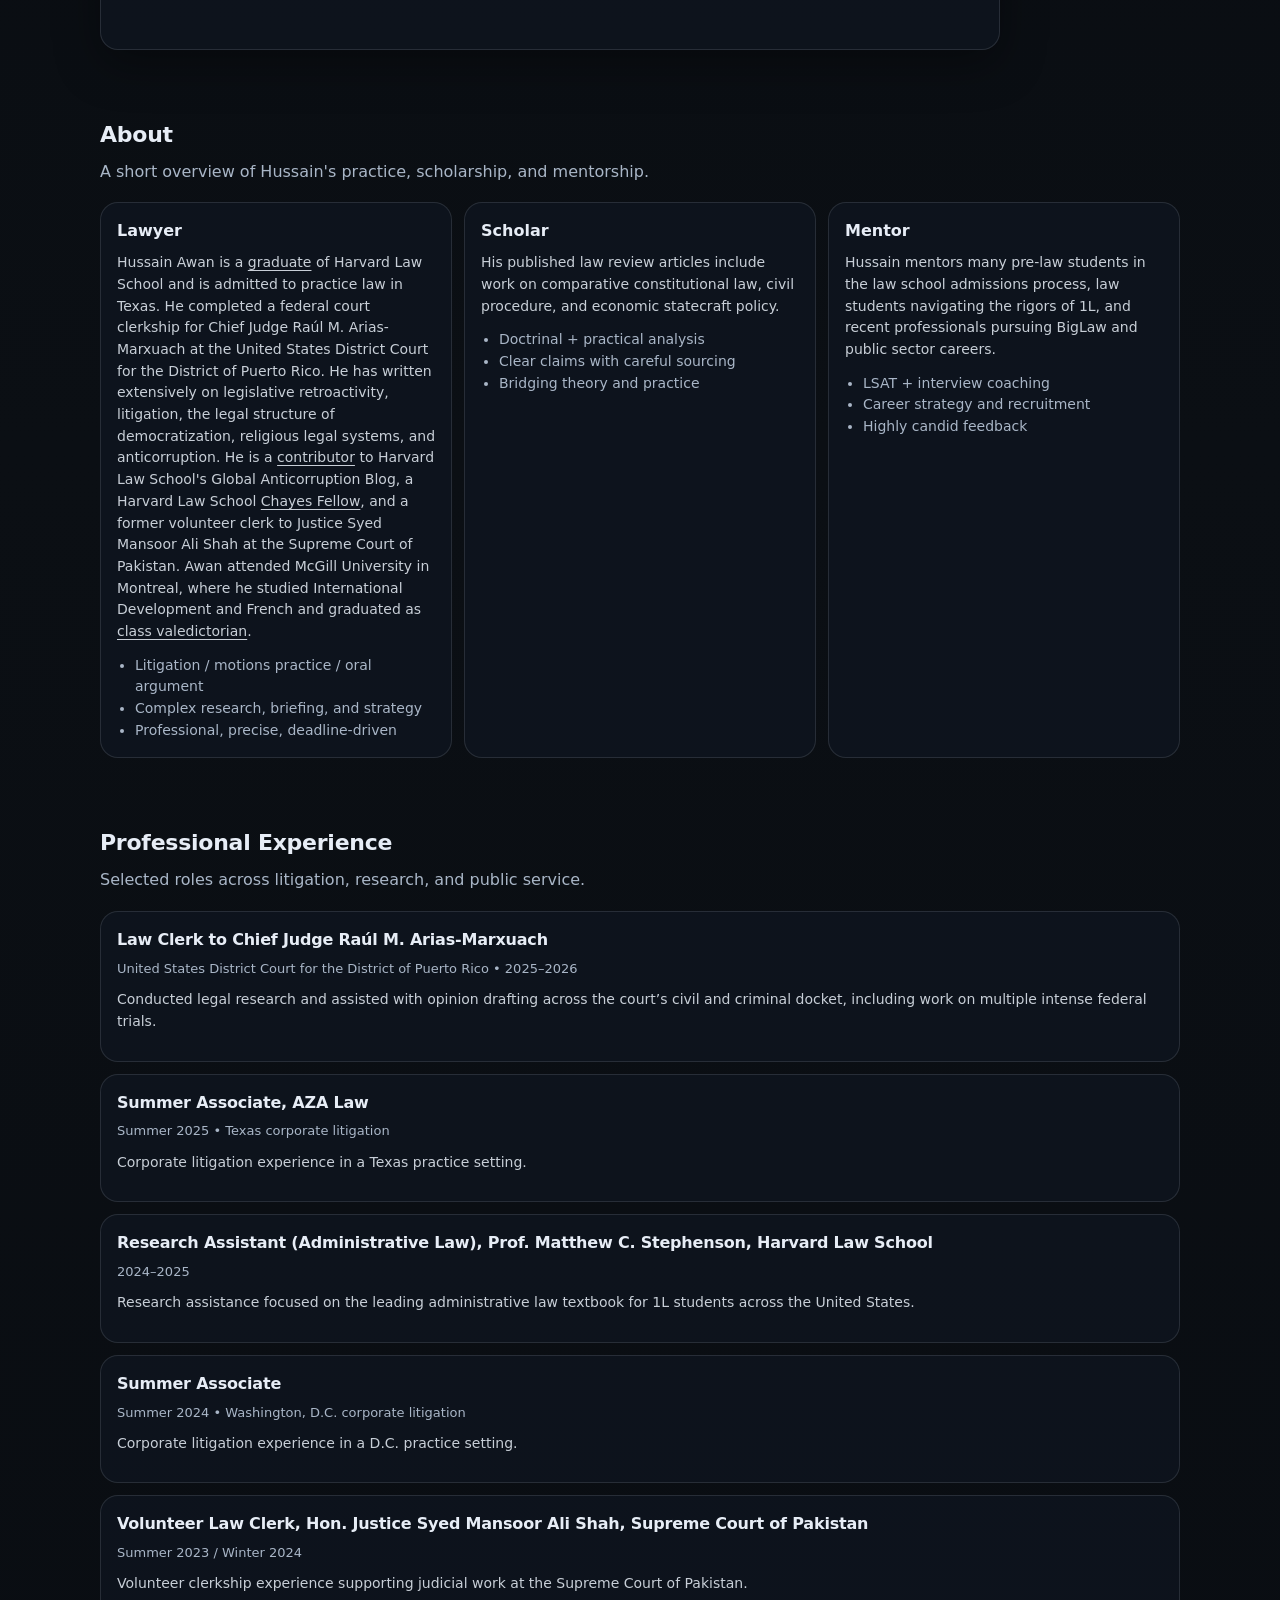
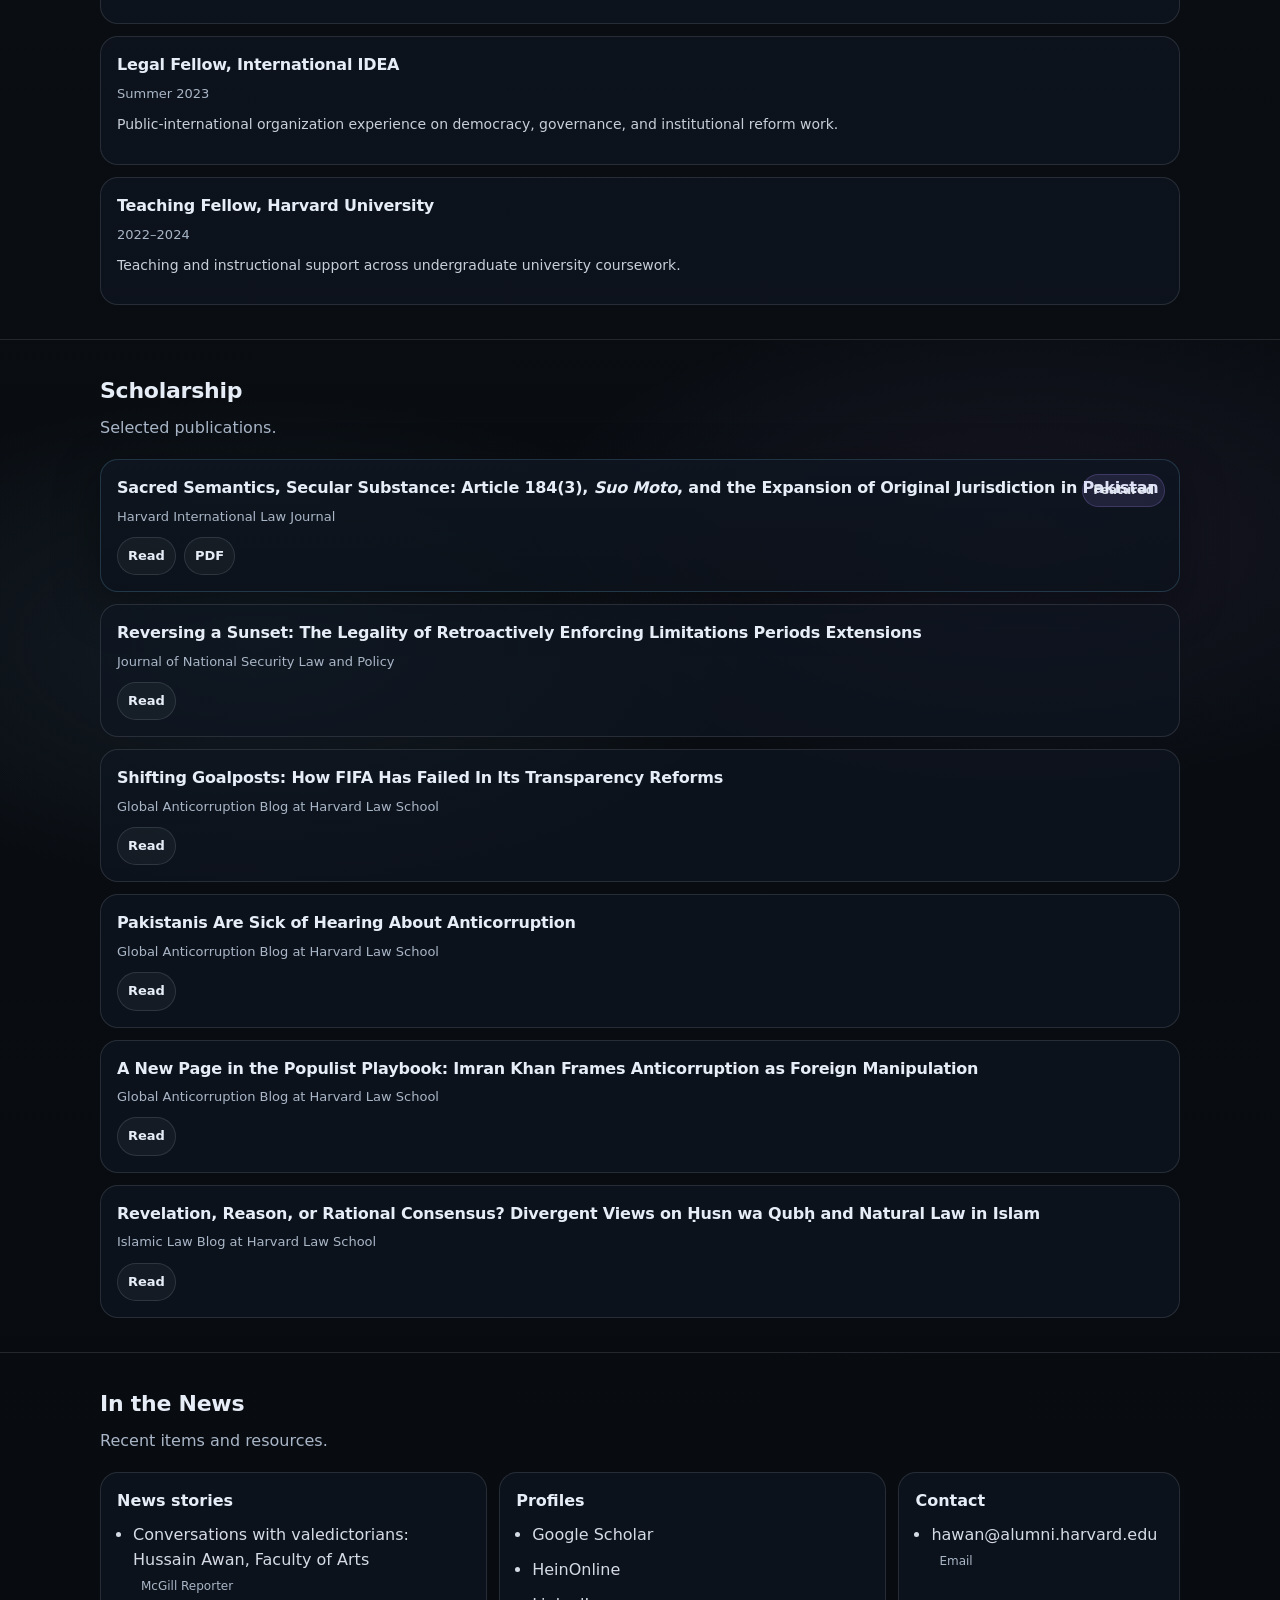
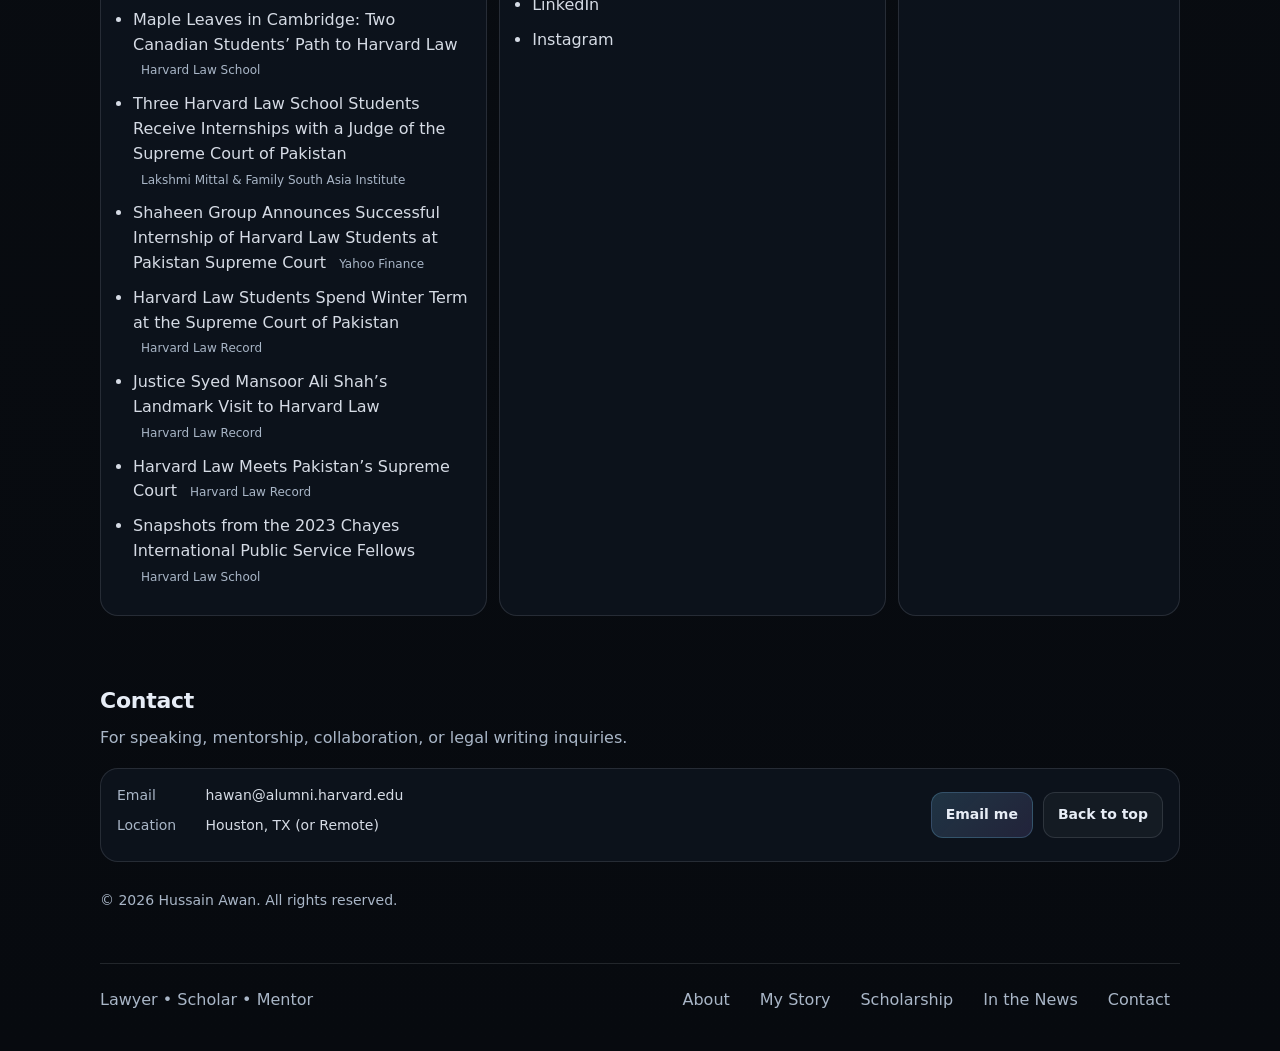
==== commit 8d863d64: "Update biography, feature LinkedIn announcement, and repair approved site issues" ====
--- a/index.html
+++ b/index.html
@@ -2,7 +2,7 @@
 <!doctype html>
 <html lang="en">
   <head>
-    <link rel="preload" as="image" href="hussain-awan.JPG">
+    <link rel="preload" as="image" href="hussain-awan.webp" type="image/webp">
     <meta charset="UTF-8" />
     <meta name="viewport" content="width=device-width, initial-scale=1" />
     <title>Hussain Awan</title>
@@ -34,8 +34,9 @@
 
         <nav class="nav" aria-label="Primary">
           <a href="#about">About</a>
+          <a href="/my-story/">My Story</a>
           <a href="#experience">Experience</a>
-          <a class="nav-strong" href="#scholarship">Scholarship</a>
+          <a class="nav-strong" href="/scholarship/">Scholarship</a>
           <a href="#links">In the News</a>
           <a href="#contact">Contact</a>
         </nav>
@@ -50,13 +51,29 @@
       <p class="kicker">Lawyer • Scholar • Mentor</p>
       <h1 id="hero-title">Hussain Awan</h1>
       <p class="lede">
-        Hussain's expertise spans the worlds of litigation, legal scholarship, community building, leadership, and mentorship.
+        Hussain Awan is a Houston-based lawyer, legal scholar, and mentor. He is a graduate of Harvard Law School and is admitted to practice law in Texas.
       </p>
 
       <div class="cta-row">
         <a class="btn primary" href="#scholarship">View scholarship</a>
         <a class="btn" href="#contact">Get in touch</a>
       </div>
+
+      <article class="feature-card" aria-labelledby="latest-update-title">
+        <div class="feature-top">
+          <span class="pill">Latest update</span>
+          <span class="muted">LinkedIn</span>
+        </div>
+        <h2 class="feature-title" id="latest-update-title">
+          <a href="https://www.linkedin.com/feed/update/urn:li:activity:7516601907998638081/" target="_blank" rel="noopener noreferrer">From Puerto Rico to Houston</a>
+        </h2>
+        <p class="feature-desc">
+          Newly admitted to the Texas bar, Hussain has moved to Houston to begin his corporate litigation career. Read his reflections on the past year and the next chapter.
+        </p>
+        <div class="feature-actions">
+          <a class="link" href="https://www.linkedin.com/feed/update/urn:li:activity:7516601907998638081/" target="_blank" rel="noopener noreferrer">Read the full update on LinkedIn</a>
+        </div>
+      </article>
 
       <div class="hero-mini-grid">
         <div class="rail-card">
@@ -107,13 +124,16 @@
     <aside class="hero-rail" aria-label="Highlights">
       <div class="rail-card profile-card">
         <img
-          src="hussain-awan.JPG"
+          src="hussain-awan.webp"
           alt="Hussain Awan"
           class="profile-photo"
+          width="840"
+          height="879"
           loading="eager"
           decoding="async"
           fetchpriority="high"
-                </div>
+        />
+      </div>
 
       <div class="rail-card">
         <h2 class="rail-title">Quick Links</h2>
@@ -161,7 +181,7 @@
       <div class="card">
         <h3>Lawyer</h3>
 <p>
-  Hussain Awan is a <a href="https://winthrop.harvard.edu/people/hussain-awan" target="_blank" rel="noopener noreferrer">recent graduate</a> of Harvard Law School. He has written extensively on legislative retroactivity, litigation, the legal structure of democratization, religious legal systems, and anticorruption. He is a <a href="https://globalanticorruptionblog.com/hussain-awan/" target="_blank" rel="noopener noreferrer">contributor</a> to Harvard Law School's Global Anticorruption Blog, a Harvard Law School <a href="https://hls.harvard.edu/today/snapshots-from-the-2023-chayes-international-public-service-fellows/" target="_blank" rel="noopener noreferrer">Chayes Fellow</a>, and a former volunteer clerk to Justice Syed Mansoor Ali Shah at the Supreme Court of Pakistan. Awan attended McGill University in Montreal, where he studied International Development and French and graduated as <a href="https://reporter.mcgill.ca/conversations-with-valedictorians-hussain-awan-faculty-of-arts/" target="_blank" rel="noopener noreferrer">class valedictorian</a>.
+  Hussain Awan is a <a href="https://winthrop.harvard.edu/people/hussain-awan" target="_blank" rel="noopener noreferrer">graduate</a> of Harvard Law School and is admitted to practice law in Texas. He completed a federal court clerkship for Chief Judge Raúl M. Arias-Marxuach at the United States District Court for the District of Puerto Rico. He has written extensively on legislative retroactivity, litigation, the legal structure of democratization, religious legal systems, and anticorruption. He is a <a href="https://globalanticorruptionblog.com/hussain-awan/" target="_blank" rel="noopener noreferrer">contributor</a> to Harvard Law School's Global Anticorruption Blog, a Harvard Law School <a href="https://hls.harvard.edu/today/snapshots-from-the-2023-chayes-international-public-service-fellows/" target="_blank" rel="noopener noreferrer">Chayes Fellow</a>, and a former volunteer clerk to Justice Syed Mansoor Ali Shah at the Supreme Court of Pakistan. Awan attended McGill University in Montreal, where he studied International Development and French and graduated as <a href="https://reporter.mcgill.ca/conversations-with-valedictorians-hussain-awan-faculty-of-arts/" target="_blank" rel="noopener noreferrer">class valedictorian</a>.
 </p>
 
         <ul class="bullets">
@@ -186,7 +206,7 @@
             <div class="card">
               <h3>Mentor</h3>
               <p>
-                Hussain mentors many pre-law students in the law school admissions process, law students navigating the rigors of 1L, and recent professional pursuing BigLaw and public sector careers.
+                Hussain mentors many pre-law students in the law school admissions process, law students navigating the rigors of 1L, and recent professionals pursuing BigLaw and public sector careers.
               </p>
               <ul class="bullets">
                 <li>LSAT + interview coaching</li>
@@ -208,10 +228,10 @@
 
     <div class="pubs">
       <article class="pub">
-        <h3 class="pub-title">Law Clerk, United States Federal Courts</h3>
-        <p class="pub-meta">2025–2026</p>
+        <h3 class="pub-title">Law Clerk to Chief Judge Raúl M. Arias-Marxuach</h3>
+        <p class="pub-meta">United States District Court for the District of Puerto Rico • 2025–2026</p>
         <p class="pub-desc">
-          Judicial clerkship experience supporting chambers on civil litigation, legal research, and opinion drafting.
+          Conducted legal research and assisted with opinion drafting across the court’s civil and criminal docket, including work on multiple intense federal trials.
         </p>
       </article>
 
@@ -580,7 +600,8 @@
     <span class="muted">Lawyer • Scholar • Mentor</span>
     <div class="footer-links">
       <a href="#about">About</a>
-      <a href="#scholarship">Scholarship</a>
+      <a href="/my-story/">My Story</a>
+      <a href="/scholarship/">Scholarship</a>
       <a href="#links">In the News</a>
       <a href="#contact">Contact</a>
     </div>
@@ -594,3 +615,4 @@
 </body>
 </html>
 
+
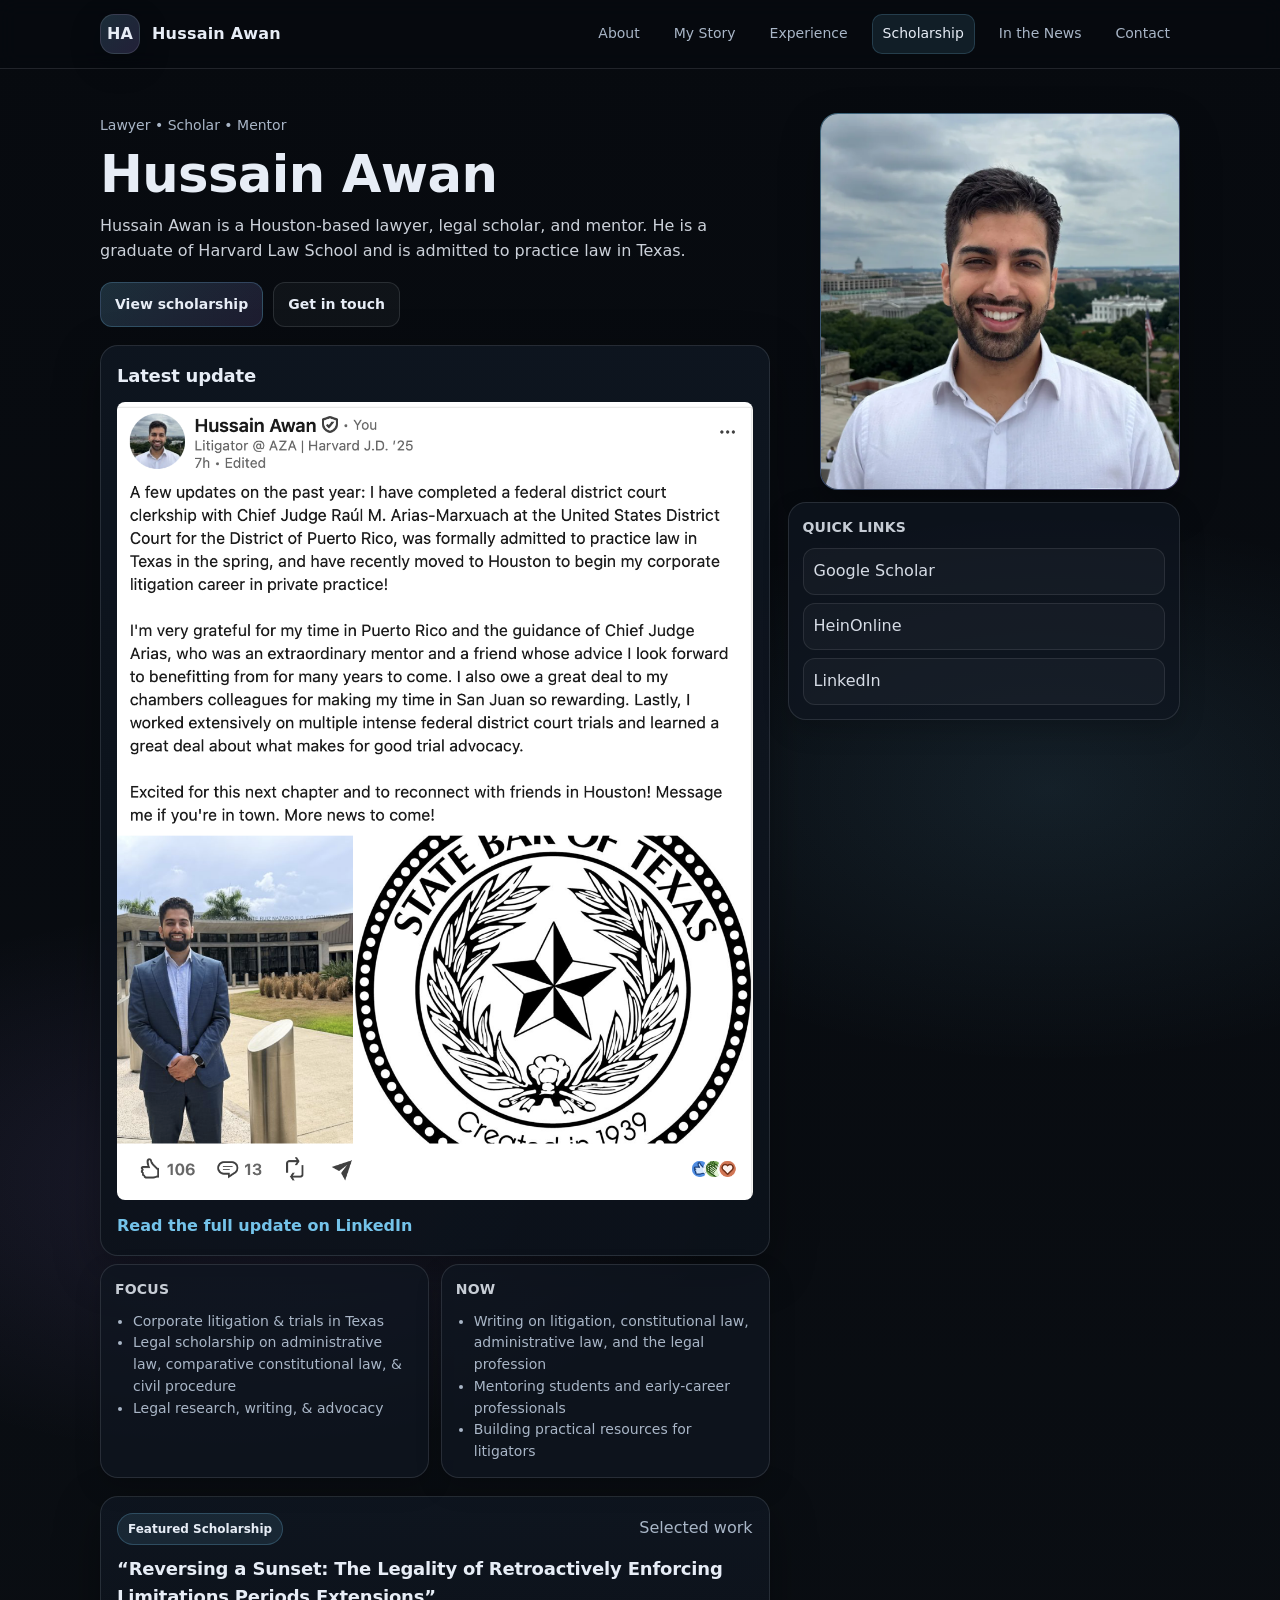
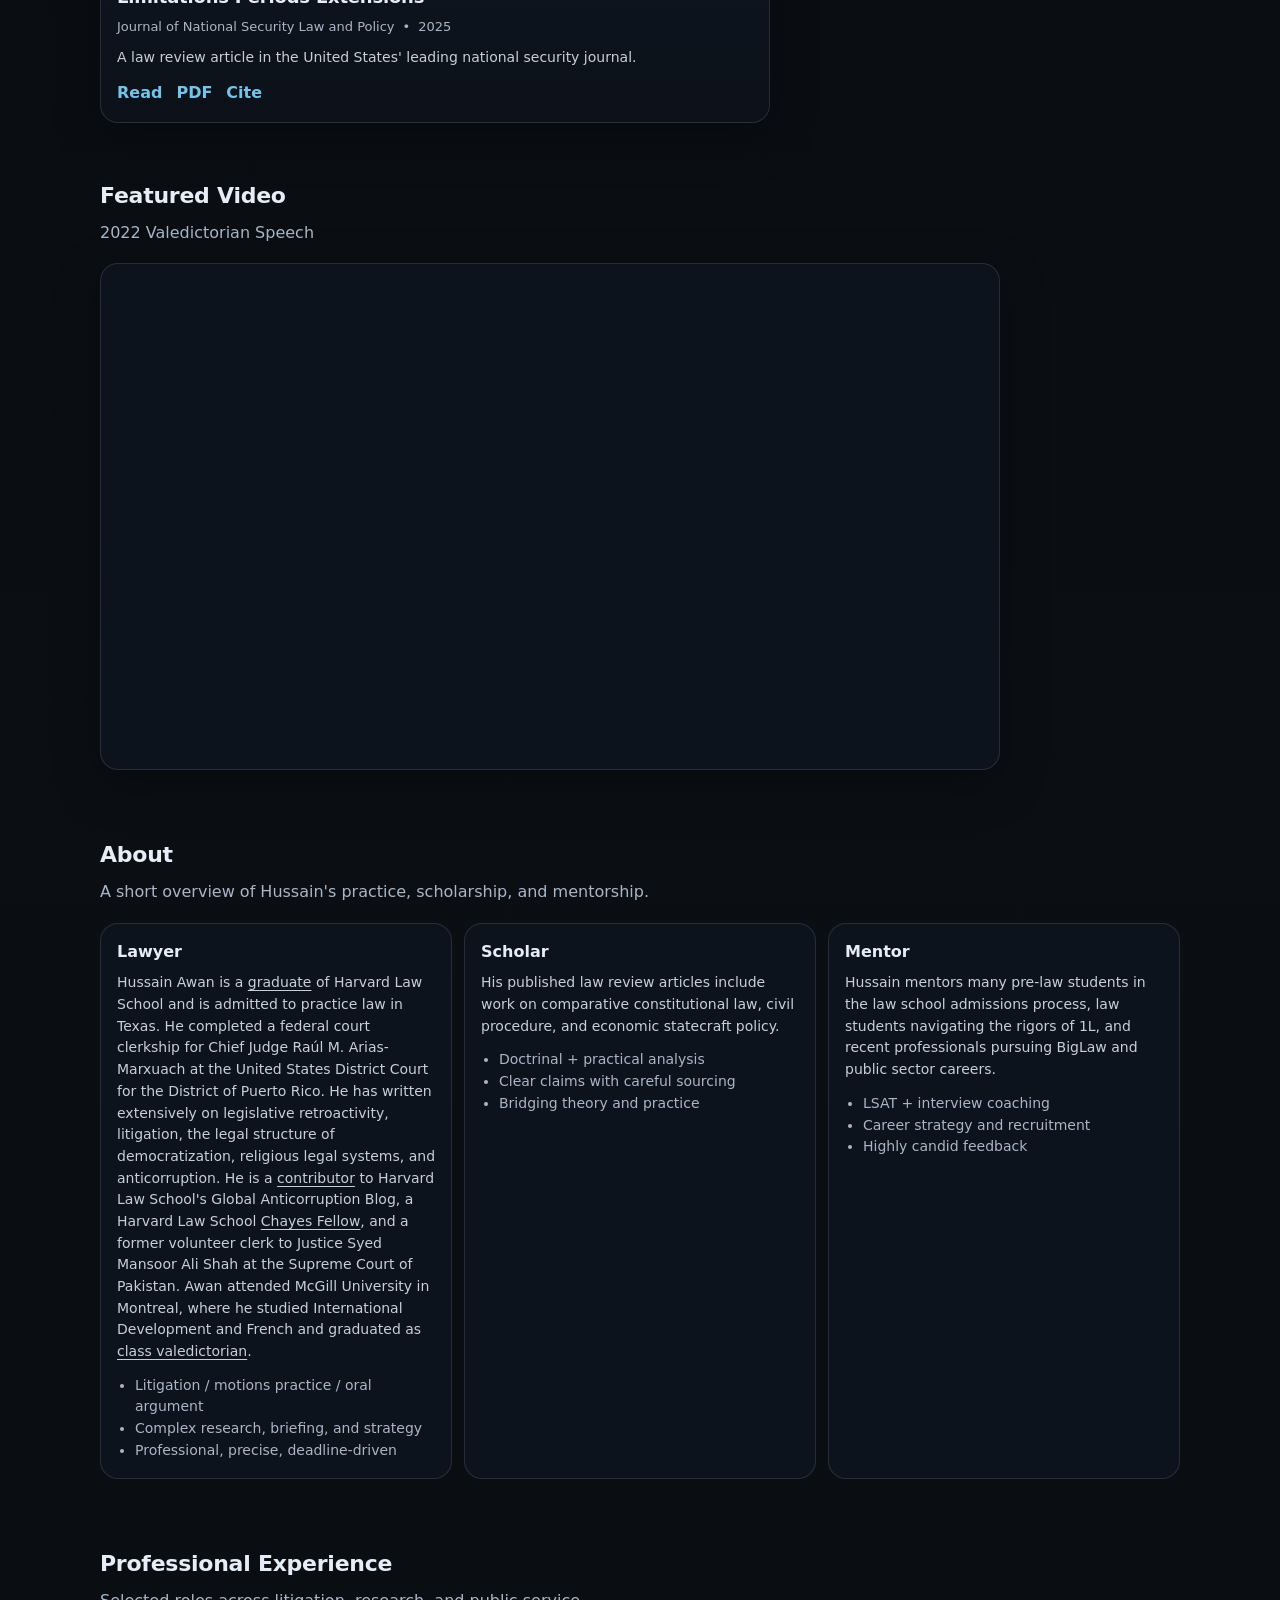
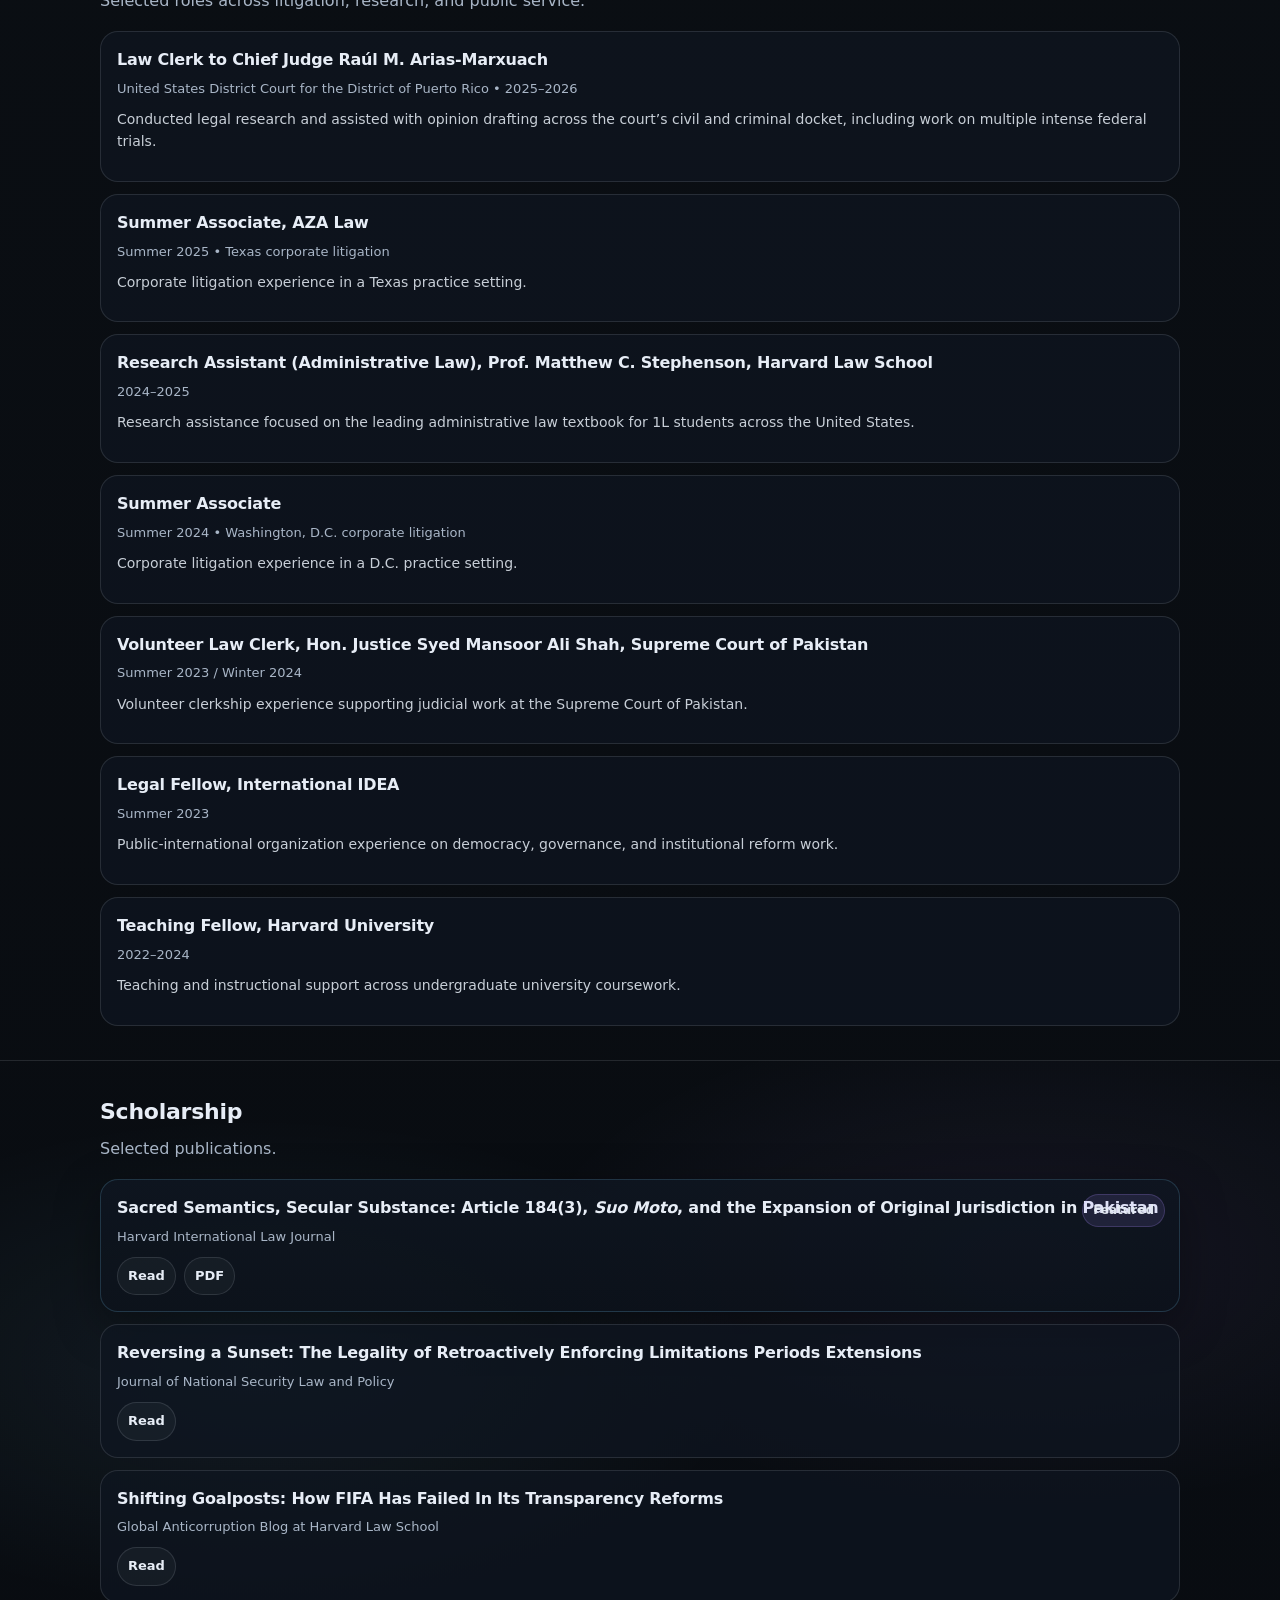
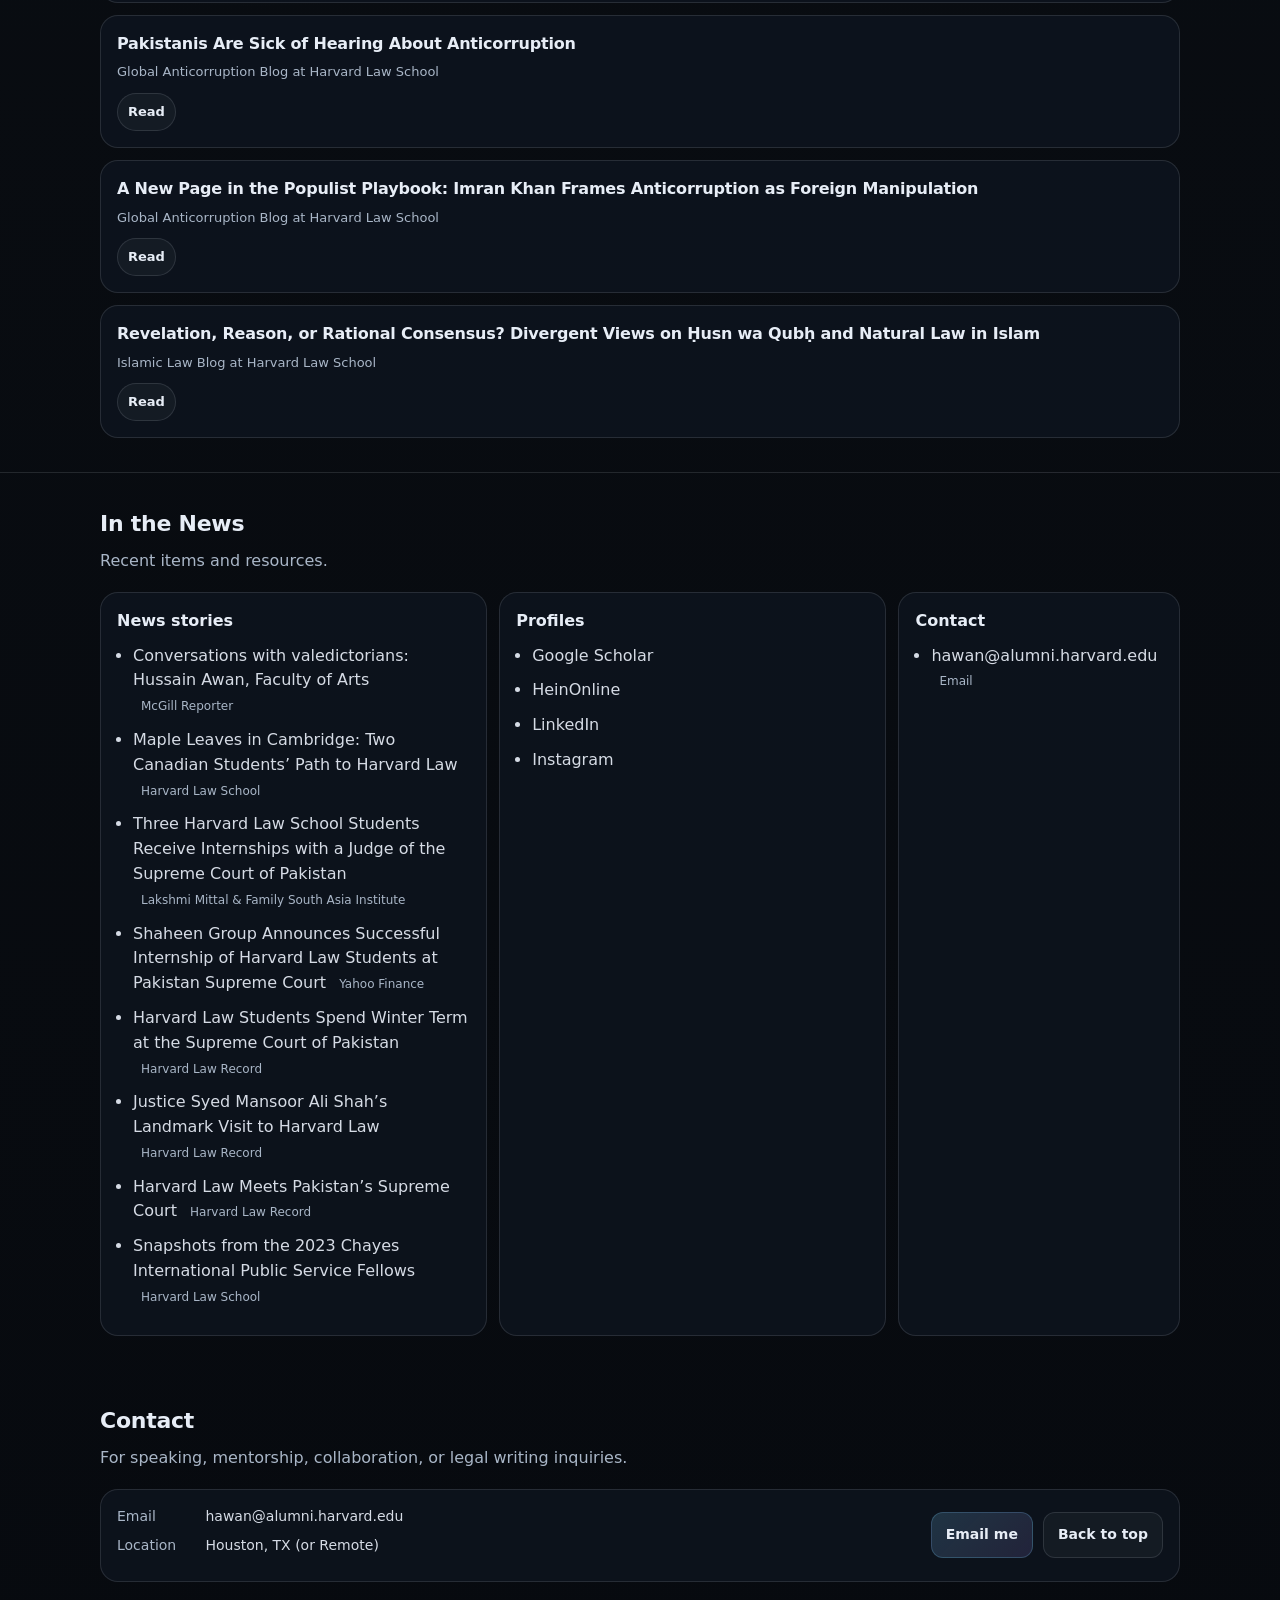
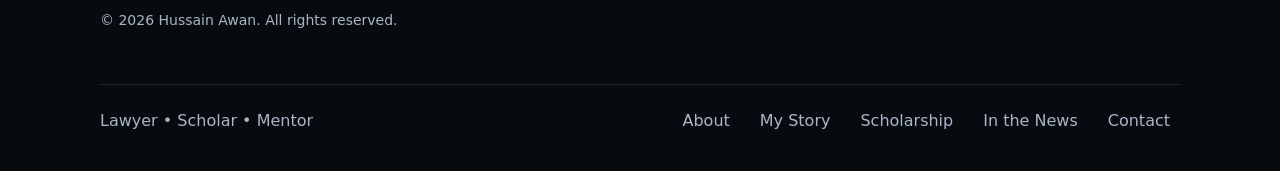
==== commit 353818eb: "Show original LinkedIn post screenshot under Latest update" ====
--- a/index.html
+++ b/index.html
@@ -59,17 +59,20 @@
         <a class="btn" href="#contact">Get in touch</a>
       </div>
 
+      <!-- Latest LinkedIn update -->
       <article class="feature-card" aria-labelledby="latest-update-title">
-        <div class="feature-top">
-          <span class="pill">Latest update</span>
-          <span class="muted">LinkedIn</span>
-        </div>
-        <h2 class="feature-title" id="latest-update-title">
-          <a href="https://www.linkedin.com/feed/update/urn:li:activity:7516601907998638081/" target="_blank" rel="noopener noreferrer">From Puerto Rico to Houston</a>
-        </h2>
-        <p class="feature-desc">
-          Newly admitted to the Texas bar, Hussain has moved to Houston to begin his corporate litigation career. Read his reflections on the past year and the next chapter.
-        </p>
+        <h2 class="feature-title" id="latest-update-title">Latest update</h2>
+        <a href="https://www.linkedin.com/feed/update/urn:li:activity:7516601907998638081/" target="_blank" rel="noopener noreferrer" aria-label="Read Hussain Awan’s full update on LinkedIn">
+          <img
+            src="linkedin-update.webp"
+            alt="Screenshot of Hussain Awan’s LinkedIn post about his federal court clerkship, admission to the Texas bar, and move to Houston."
+            width="1102"
+            height="1384"
+            loading="lazy"
+            decoding="async"
+            style="display: block; width: 100%; height: auto; margin: 12px 0 14px; border-radius: 8px;"
+          />
+        </a>
         <div class="feature-actions">
           <a class="link" href="https://www.linkedin.com/feed/update/urn:li:activity:7516601907998638081/" target="_blank" rel="noopener noreferrer">Read the full update on LinkedIn</a>
         </div>
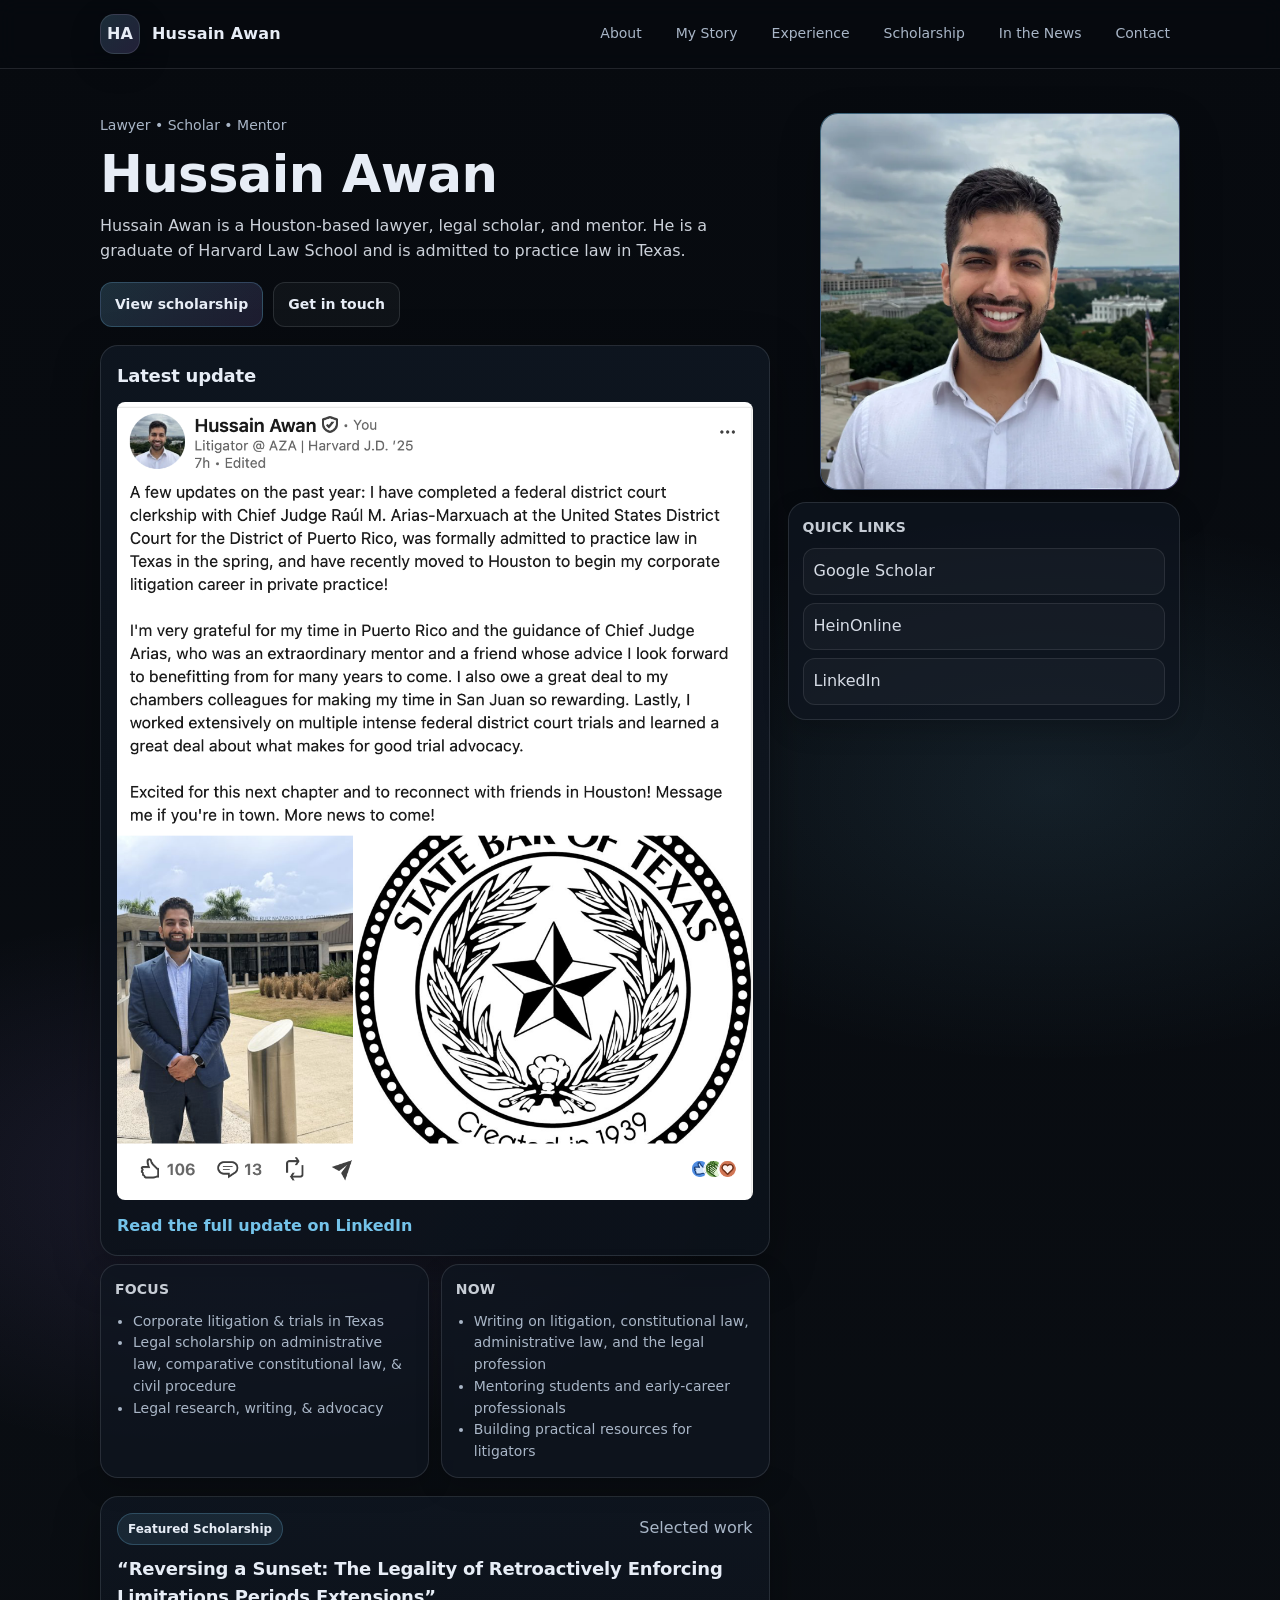
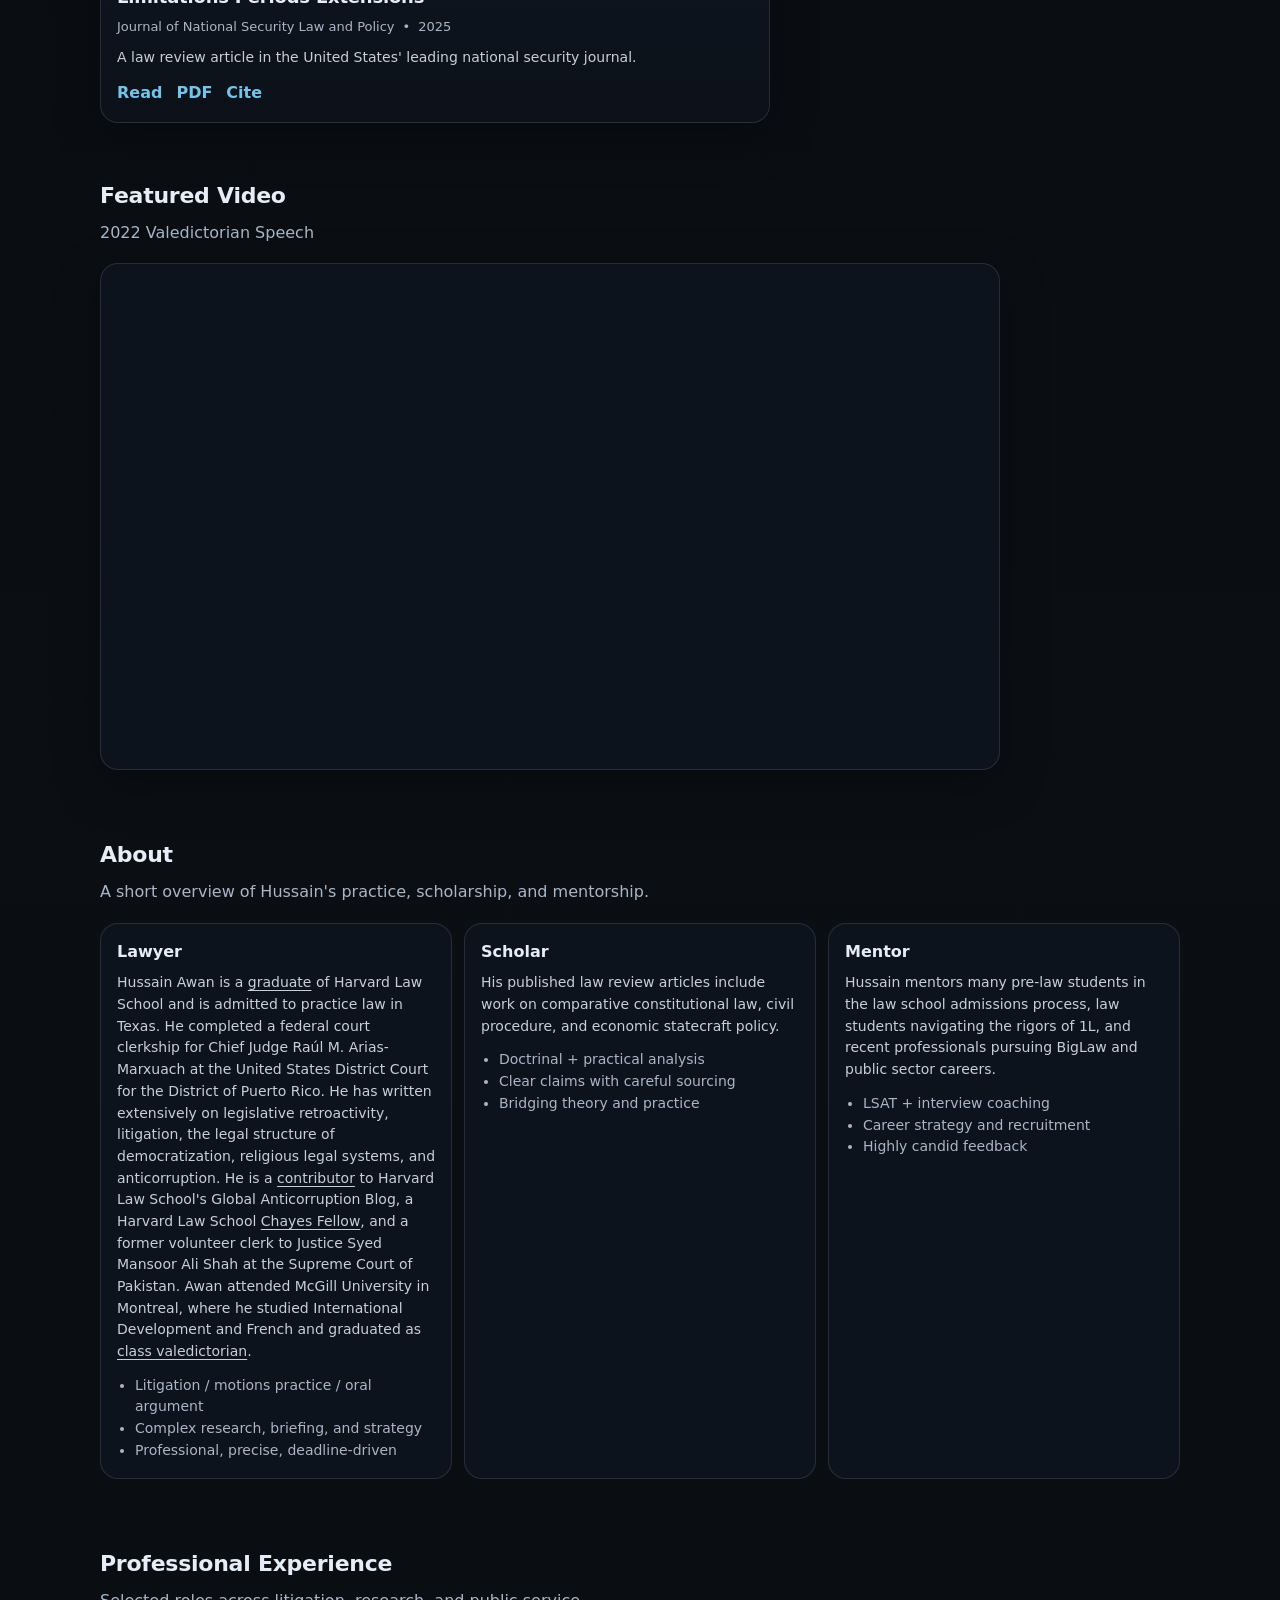
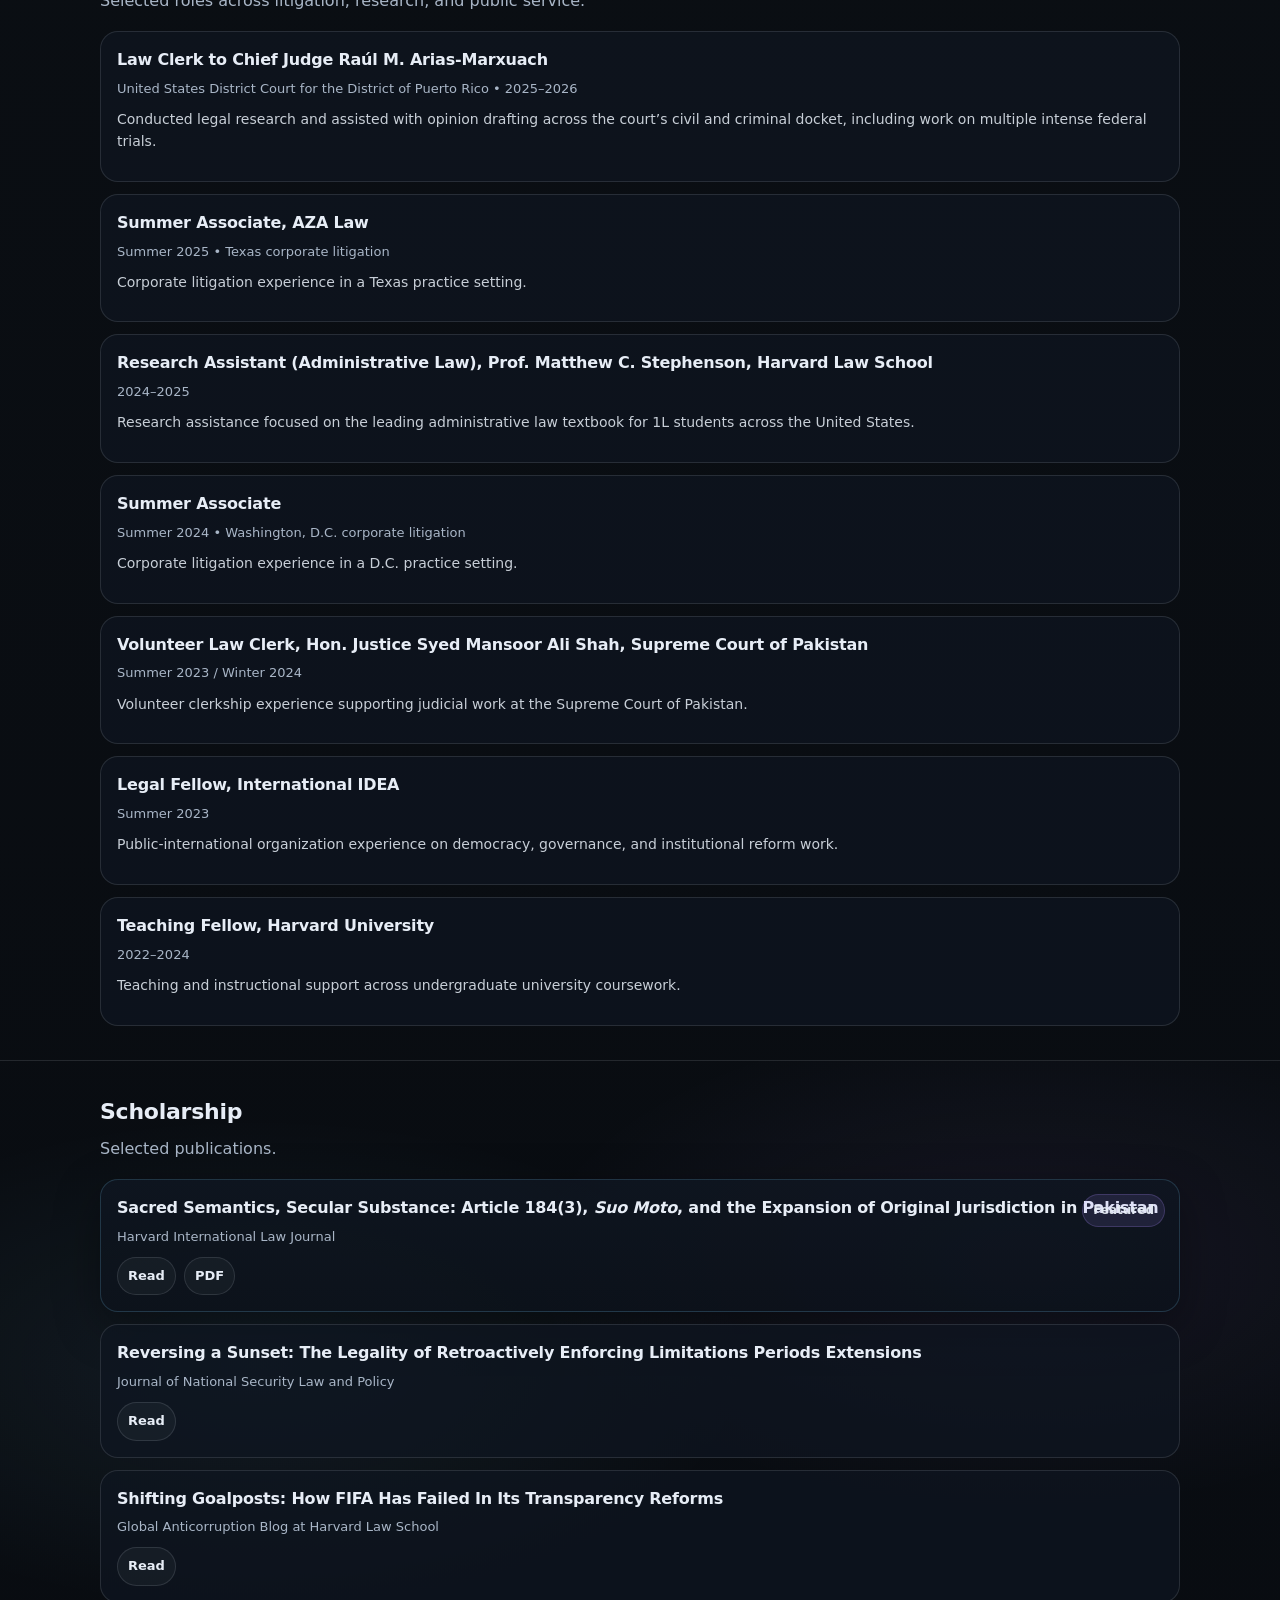
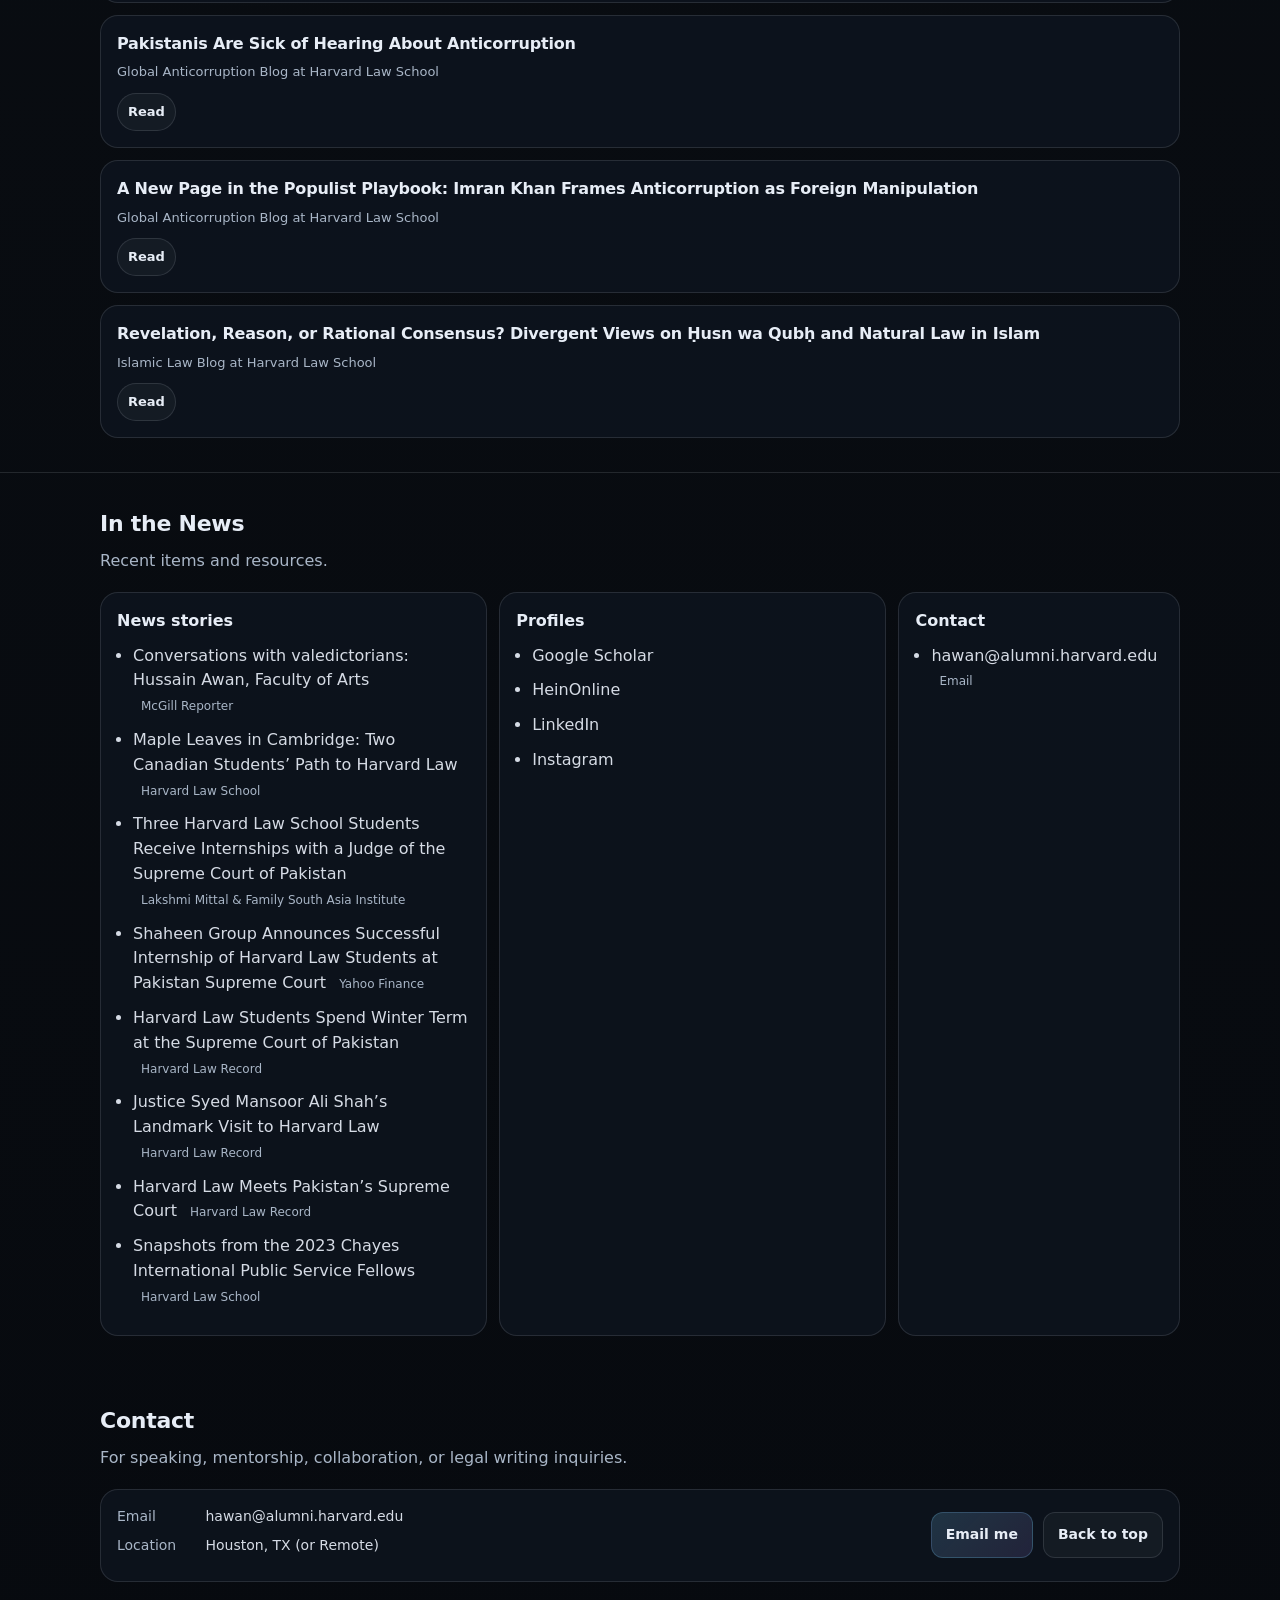
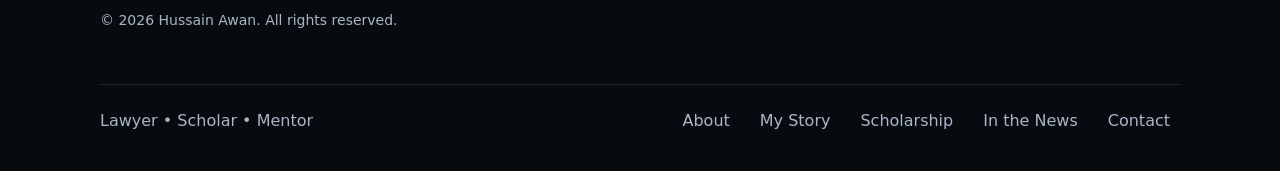
==== commit 8594457c: "Remove permanent Scholarship navigation highlight" ====
--- a/index.html
+++ b/index.html
@@ -36,7 +36,7 @@
           <a href="#about">About</a>
           <a href="/my-story/">My Story</a>
           <a href="#experience">Experience</a>
-          <a class="nav-strong" href="/scholarship/">Scholarship</a>
+          <a href="/scholarship/">Scholarship</a>
           <a href="#links">In the News</a>
           <a href="#contact">Contact</a>
         </nav>
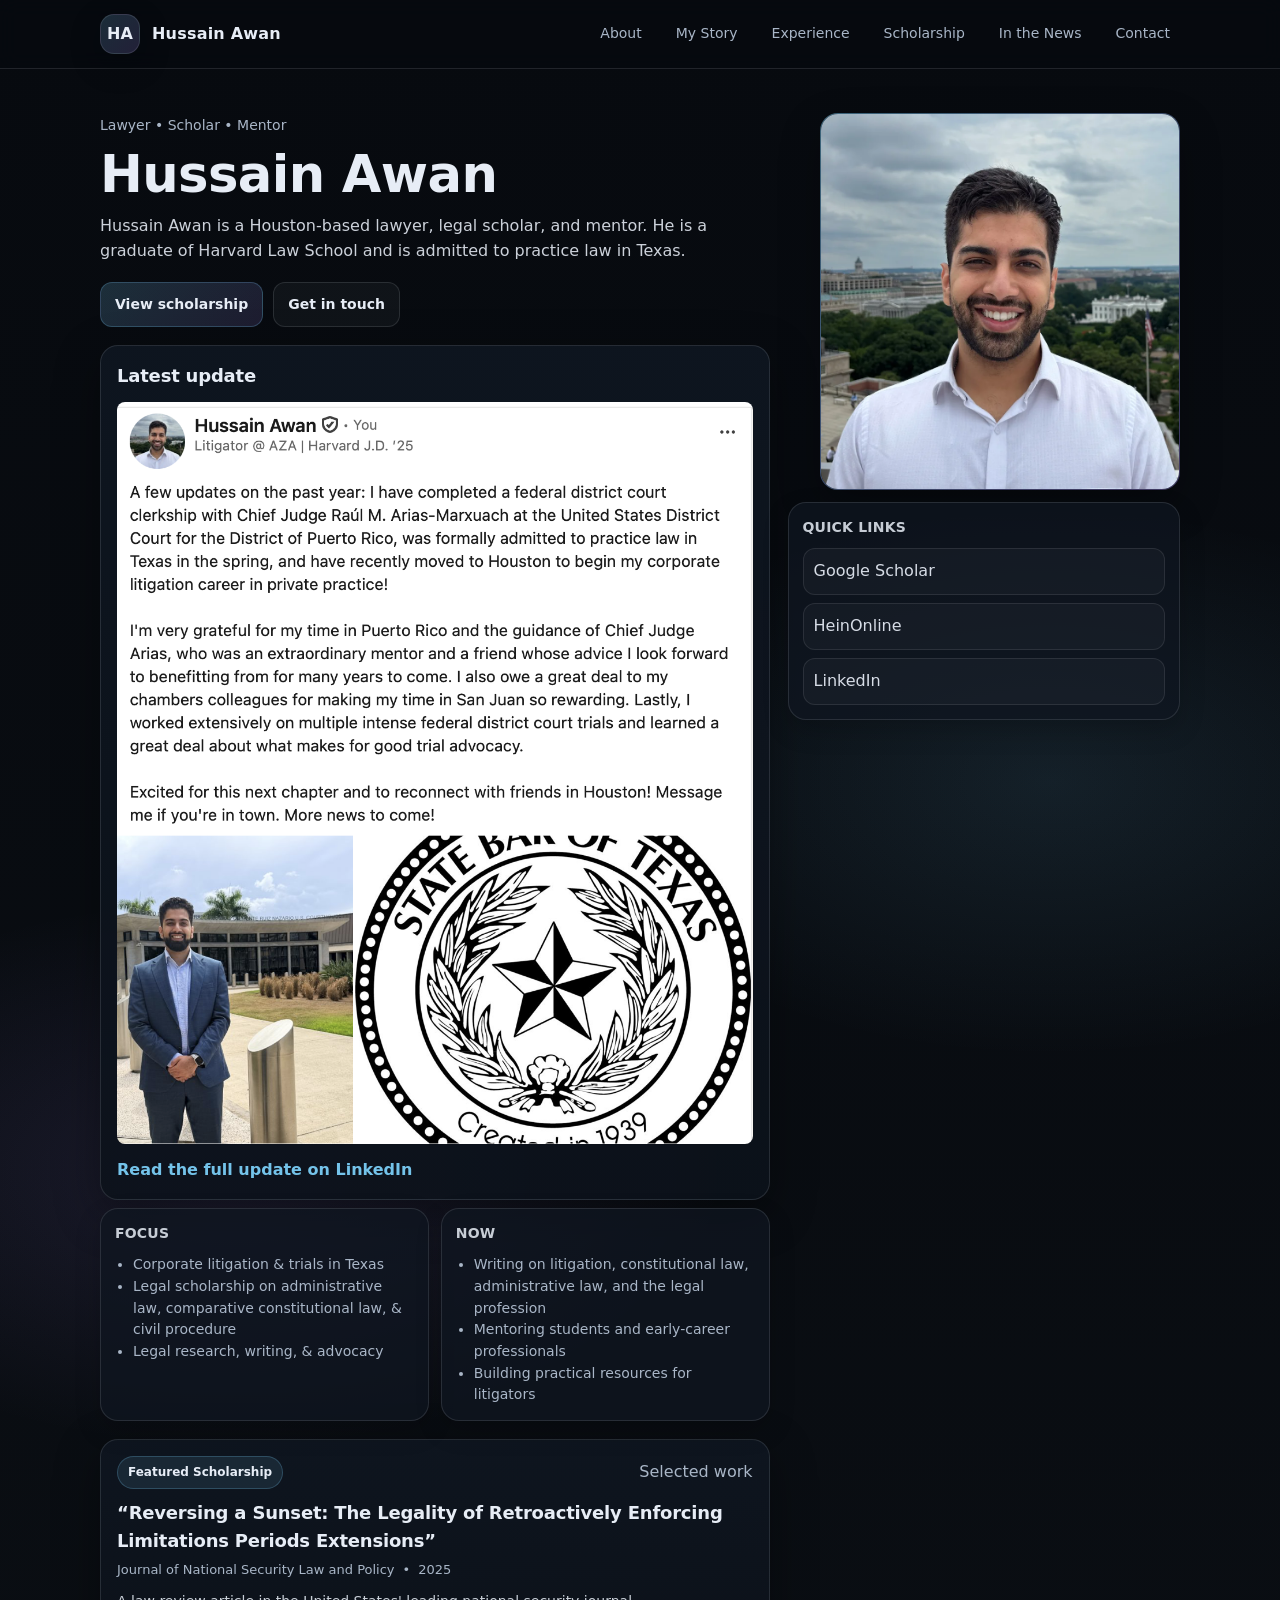
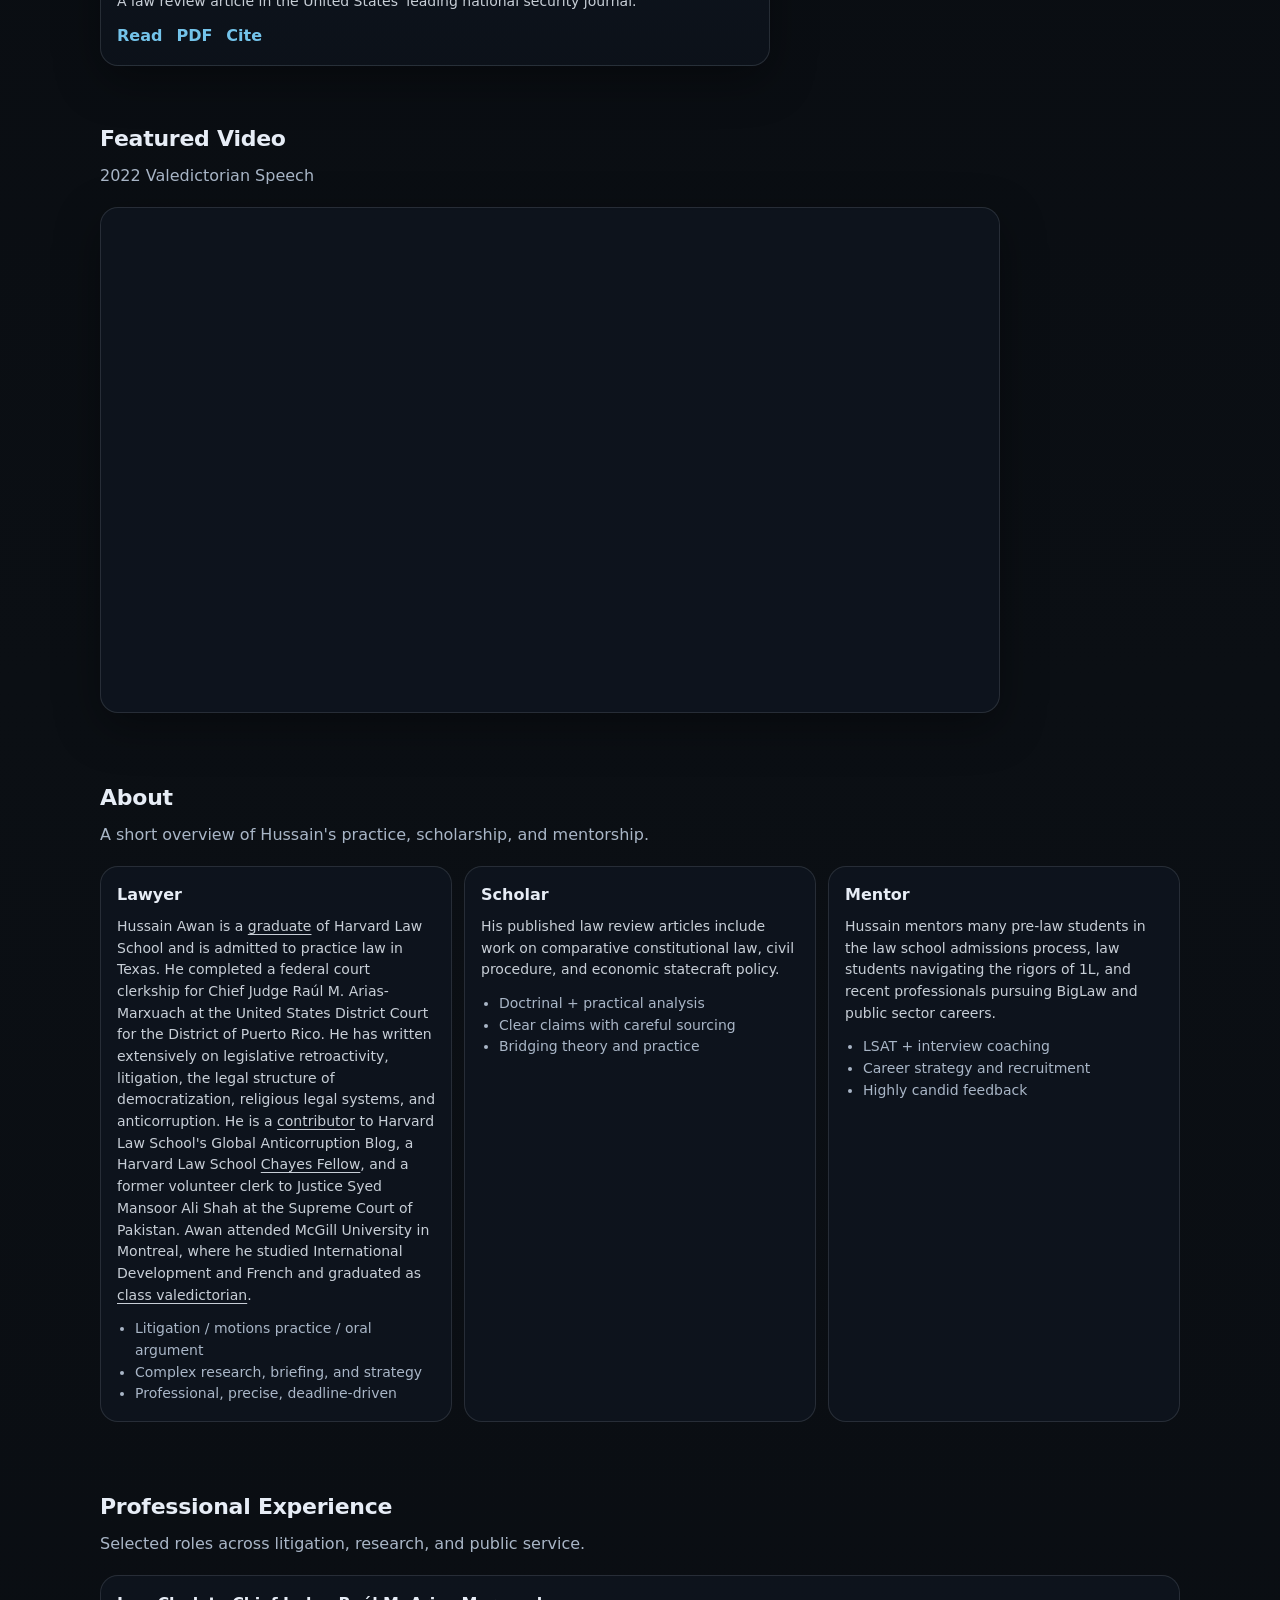
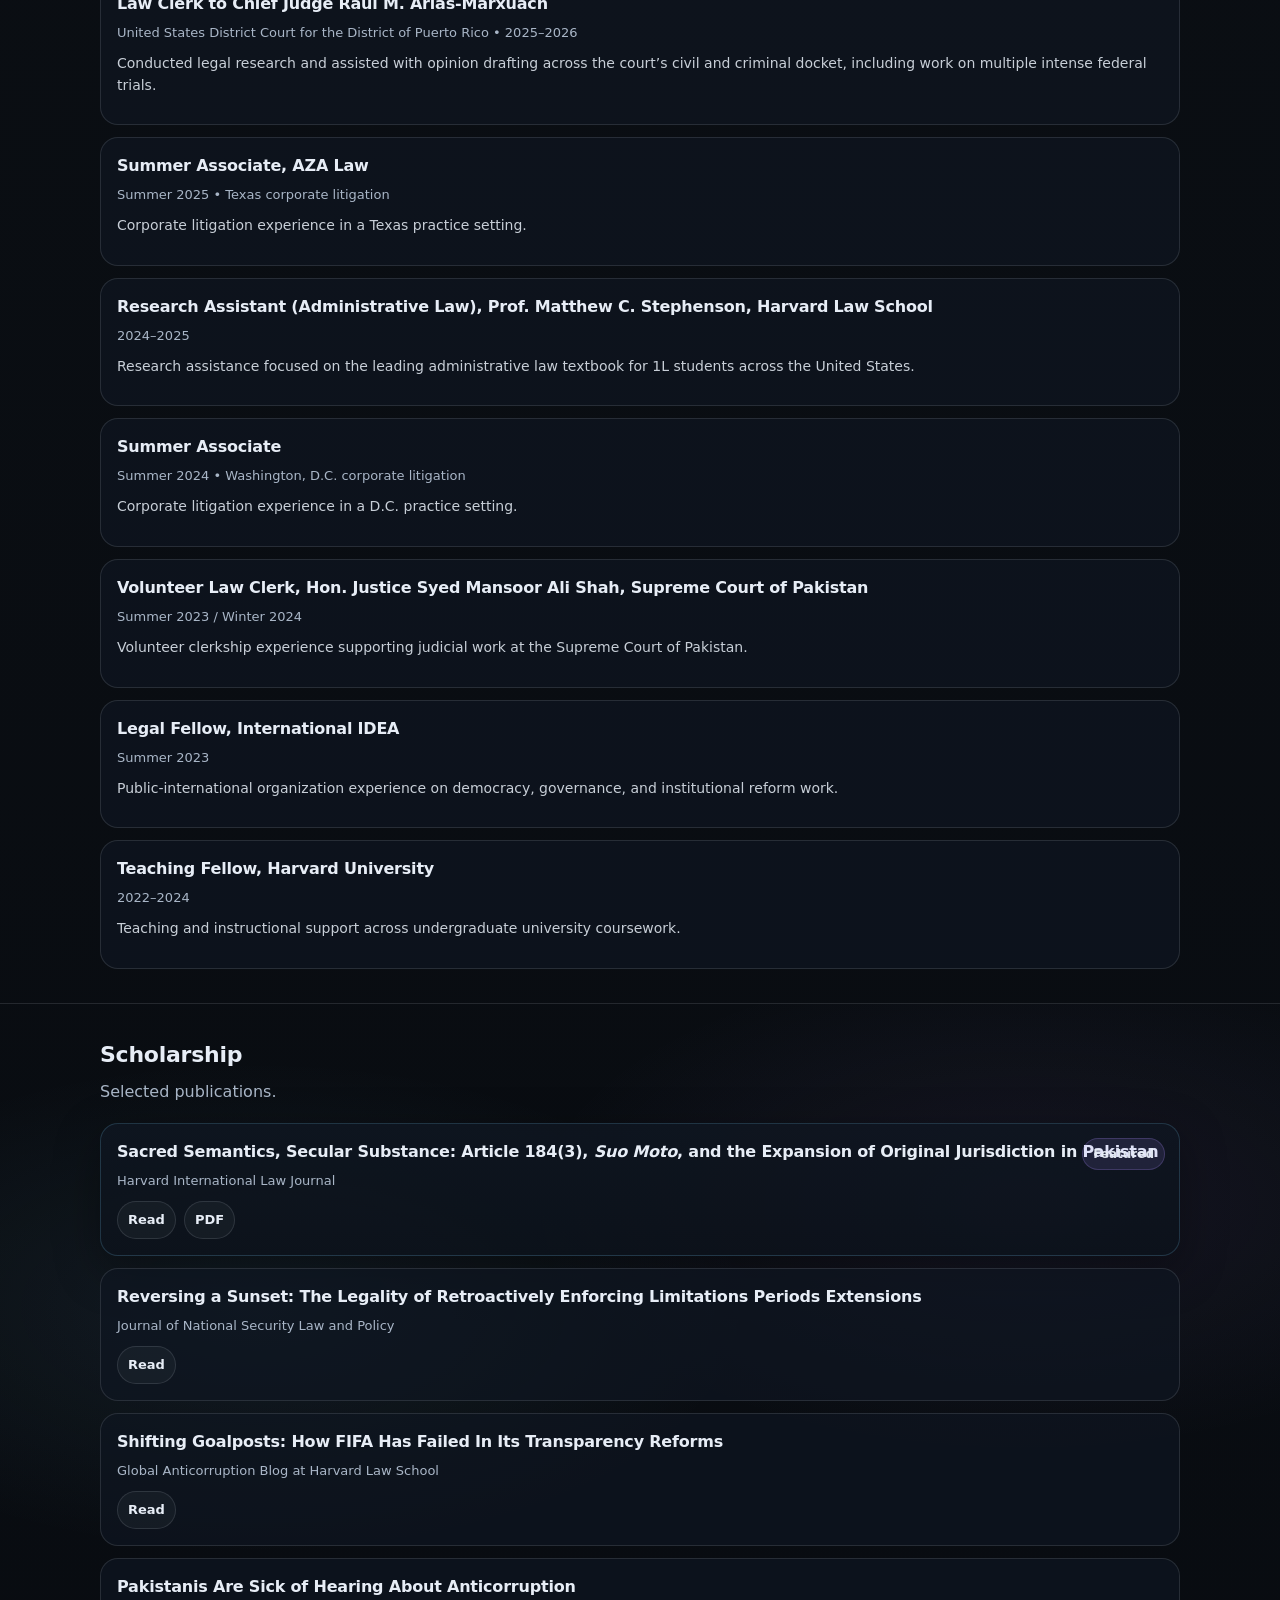
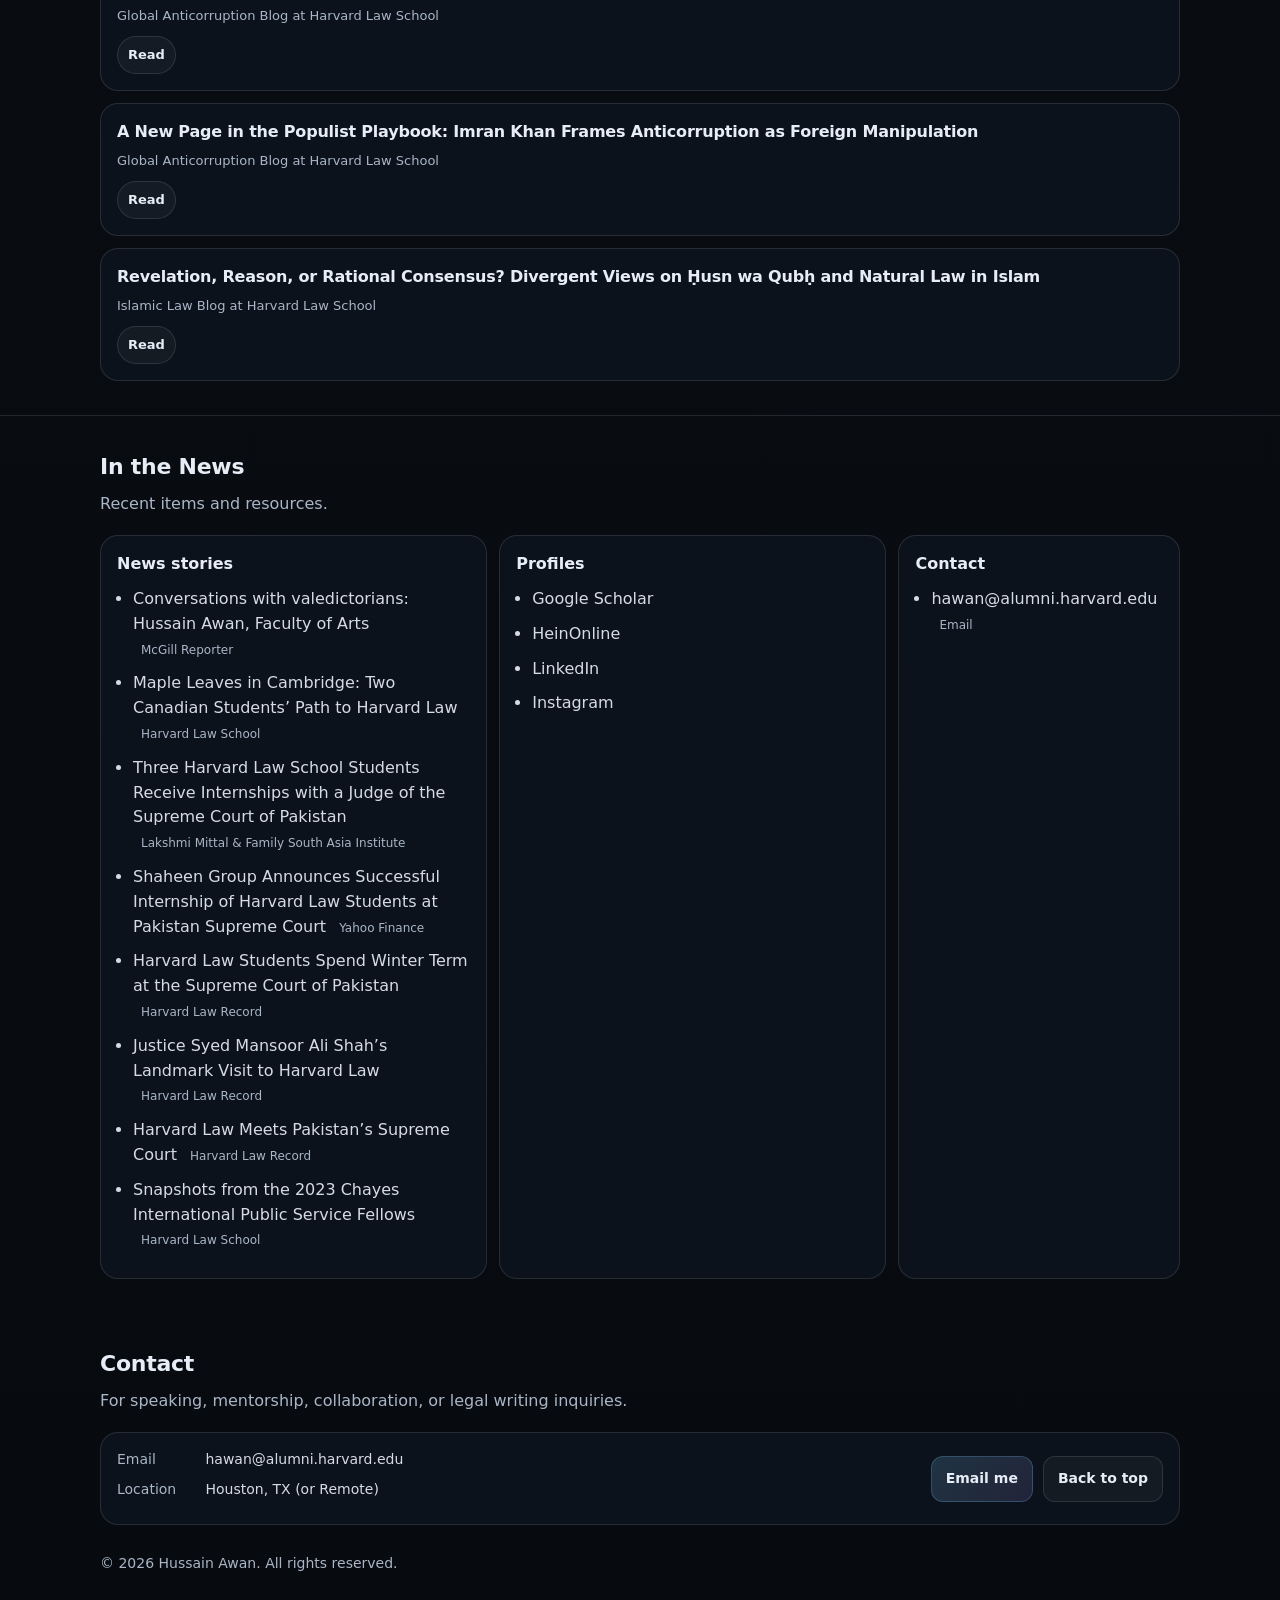
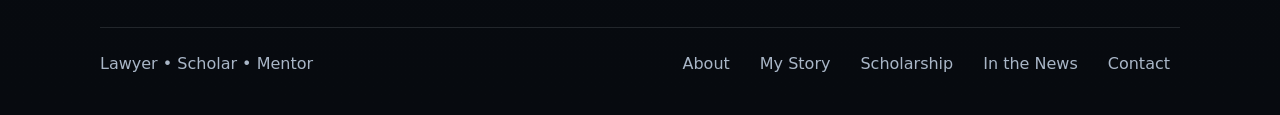
==== commit 6c901754: "Hide LinkedIn timestamp and reactions bar in post display" ====
--- a/index.html
+++ b/index.html
@@ -63,15 +63,18 @@
       <article class="feature-card" aria-labelledby="latest-update-title">
         <h2 class="feature-title" id="latest-update-title">Latest update</h2>
         <a href="https://www.linkedin.com/feed/update/urn:li:activity:7516601907998638081/" target="_blank" rel="noopener noreferrer" aria-label="Read Hussain Awan’s full update on LinkedIn">
-          <img
-            src="linkedin-update.webp"
-            alt="Screenshot of Hussain Awan’s LinkedIn post about his federal court clerkship, admission to the Texas bar, and move to Houston."
-            width="1102"
-            height="1384"
-            loading="lazy"
-            decoding="async"
-            style="display: block; width: 100%; height: auto; margin: 12px 0 14px; border-radius: 8px;"
-          />
+          <span style="display: block; position: relative; width: 100%; aspect-ratio: 1102 / 1286; overflow: hidden; margin: 12px 0 14px; border-radius: 8px;">
+            <img
+              src="linkedin-update.webp"
+              alt="Screenshot of Hussain Awan’s LinkedIn post about his federal court clerkship, admission to the Texas bar, and move to Houston."
+              width="1102"
+              height="1384"
+              loading="lazy"
+              decoding="async"
+              style="display: block; position: absolute; top: 0; left: 0; width: 100%; height: auto;"
+            />
+            <span aria-hidden="true" style="position: absolute; left: 11.8%; top: 7.075%; width: 18%; height: 2.5%; background: #fff;"></span>
+          </span>
         </a>
         <div class="feature-actions">
           <a class="link" href="https://www.linkedin.com/feed/update/urn:li:activity:7516601907998638081/" target="_blank" rel="noopener noreferrer">Read the full update on LinkedIn</a>
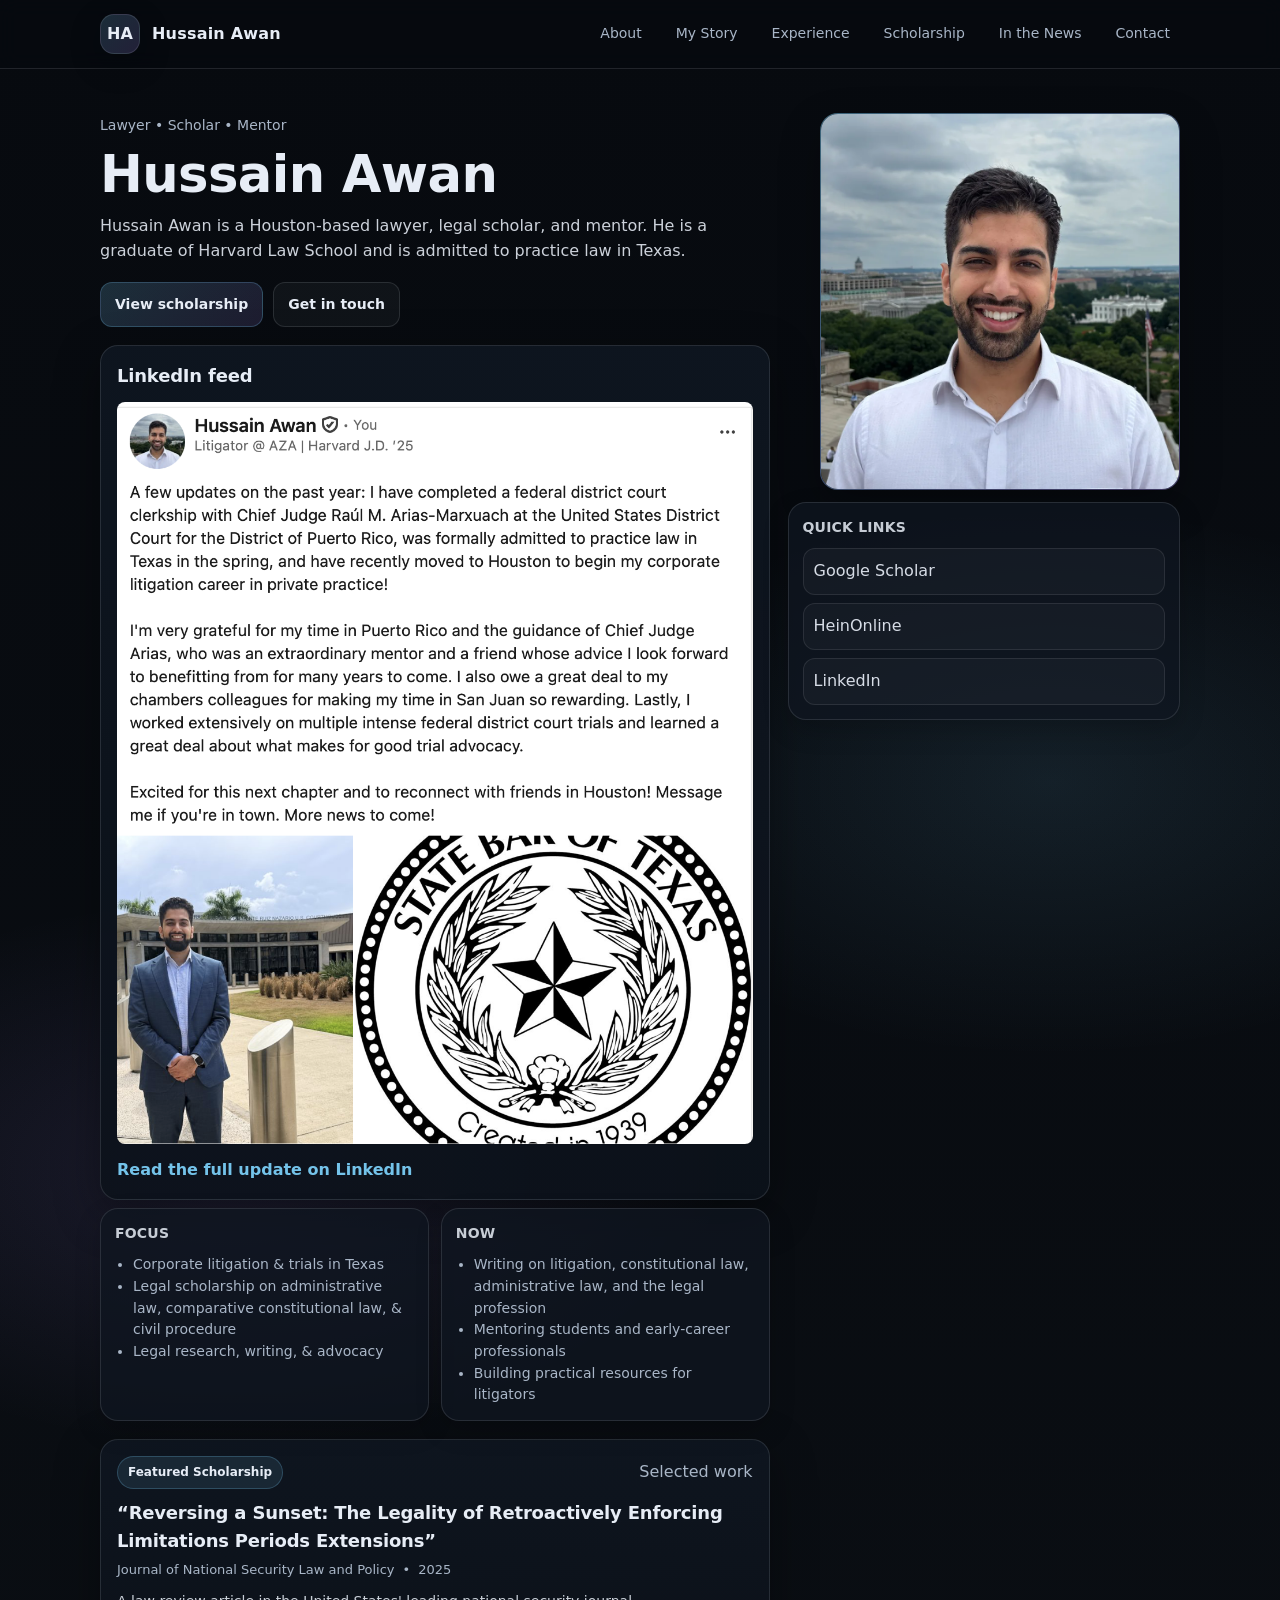
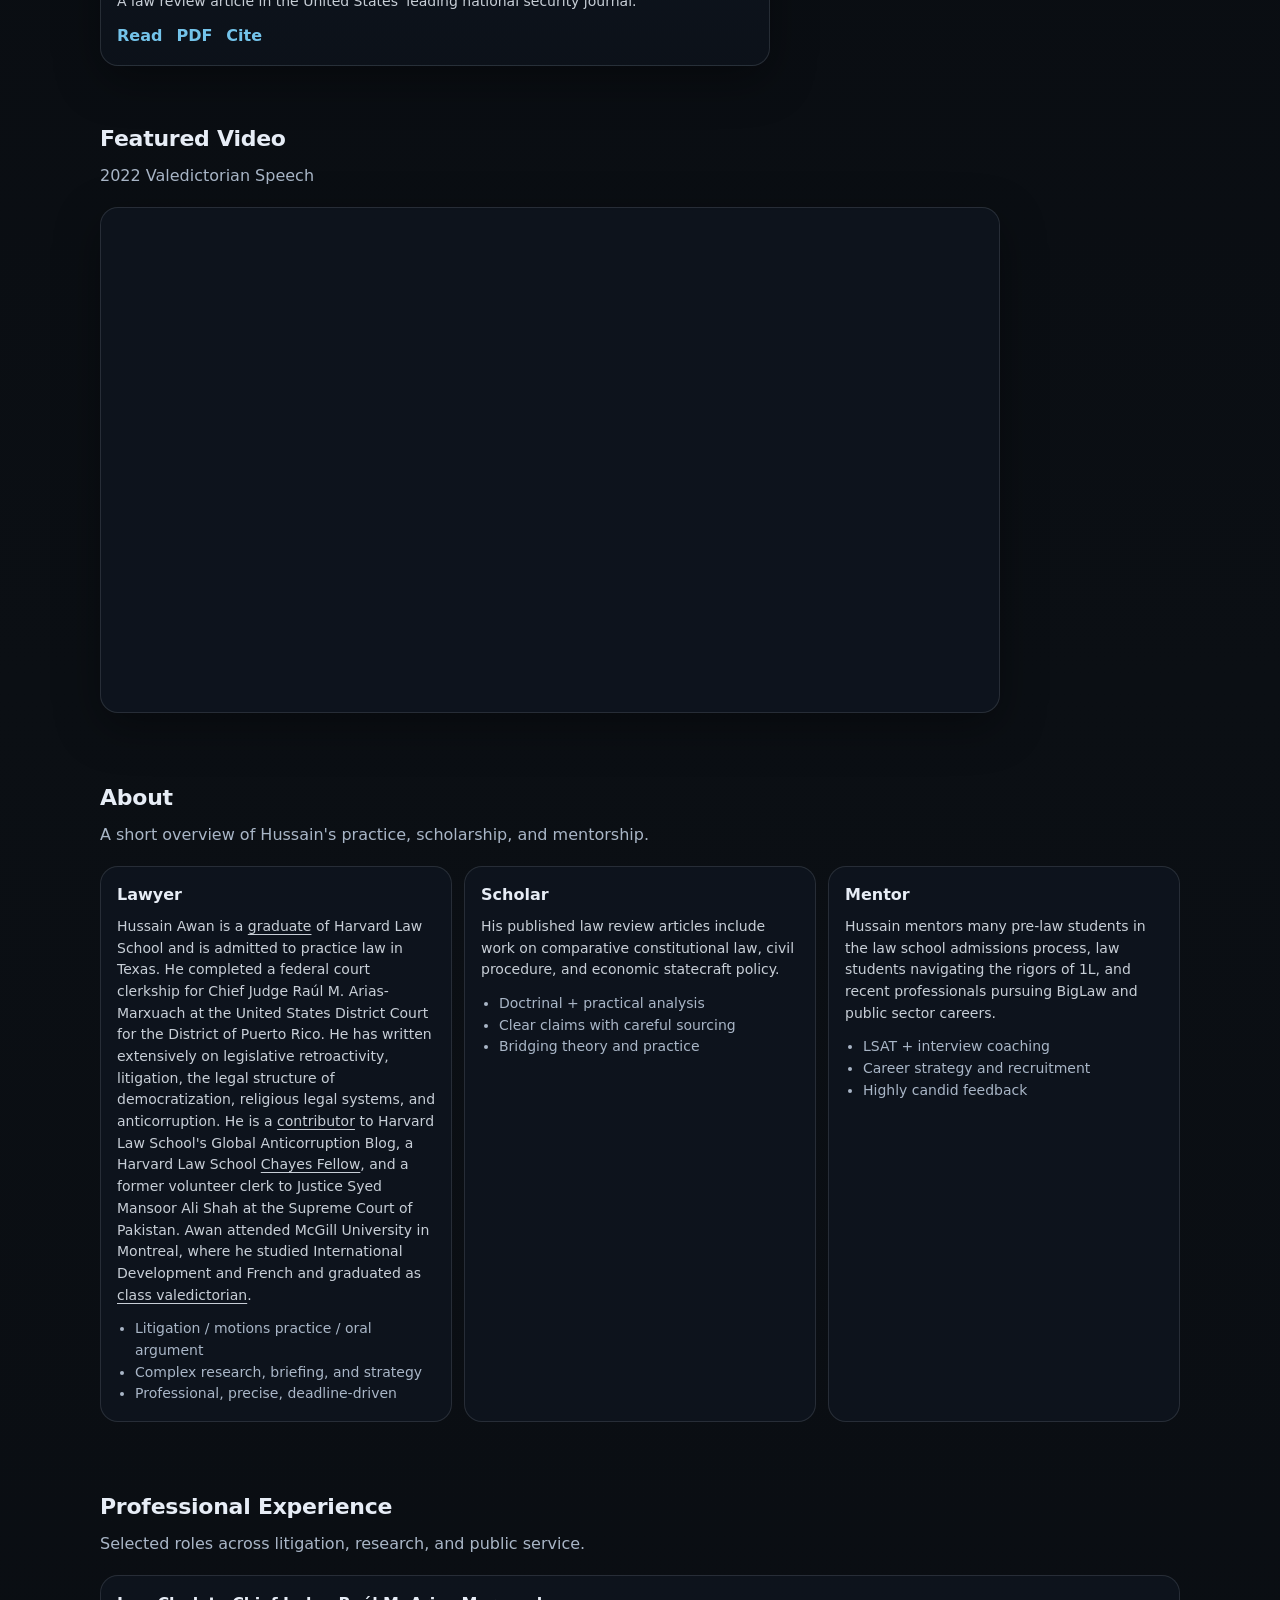
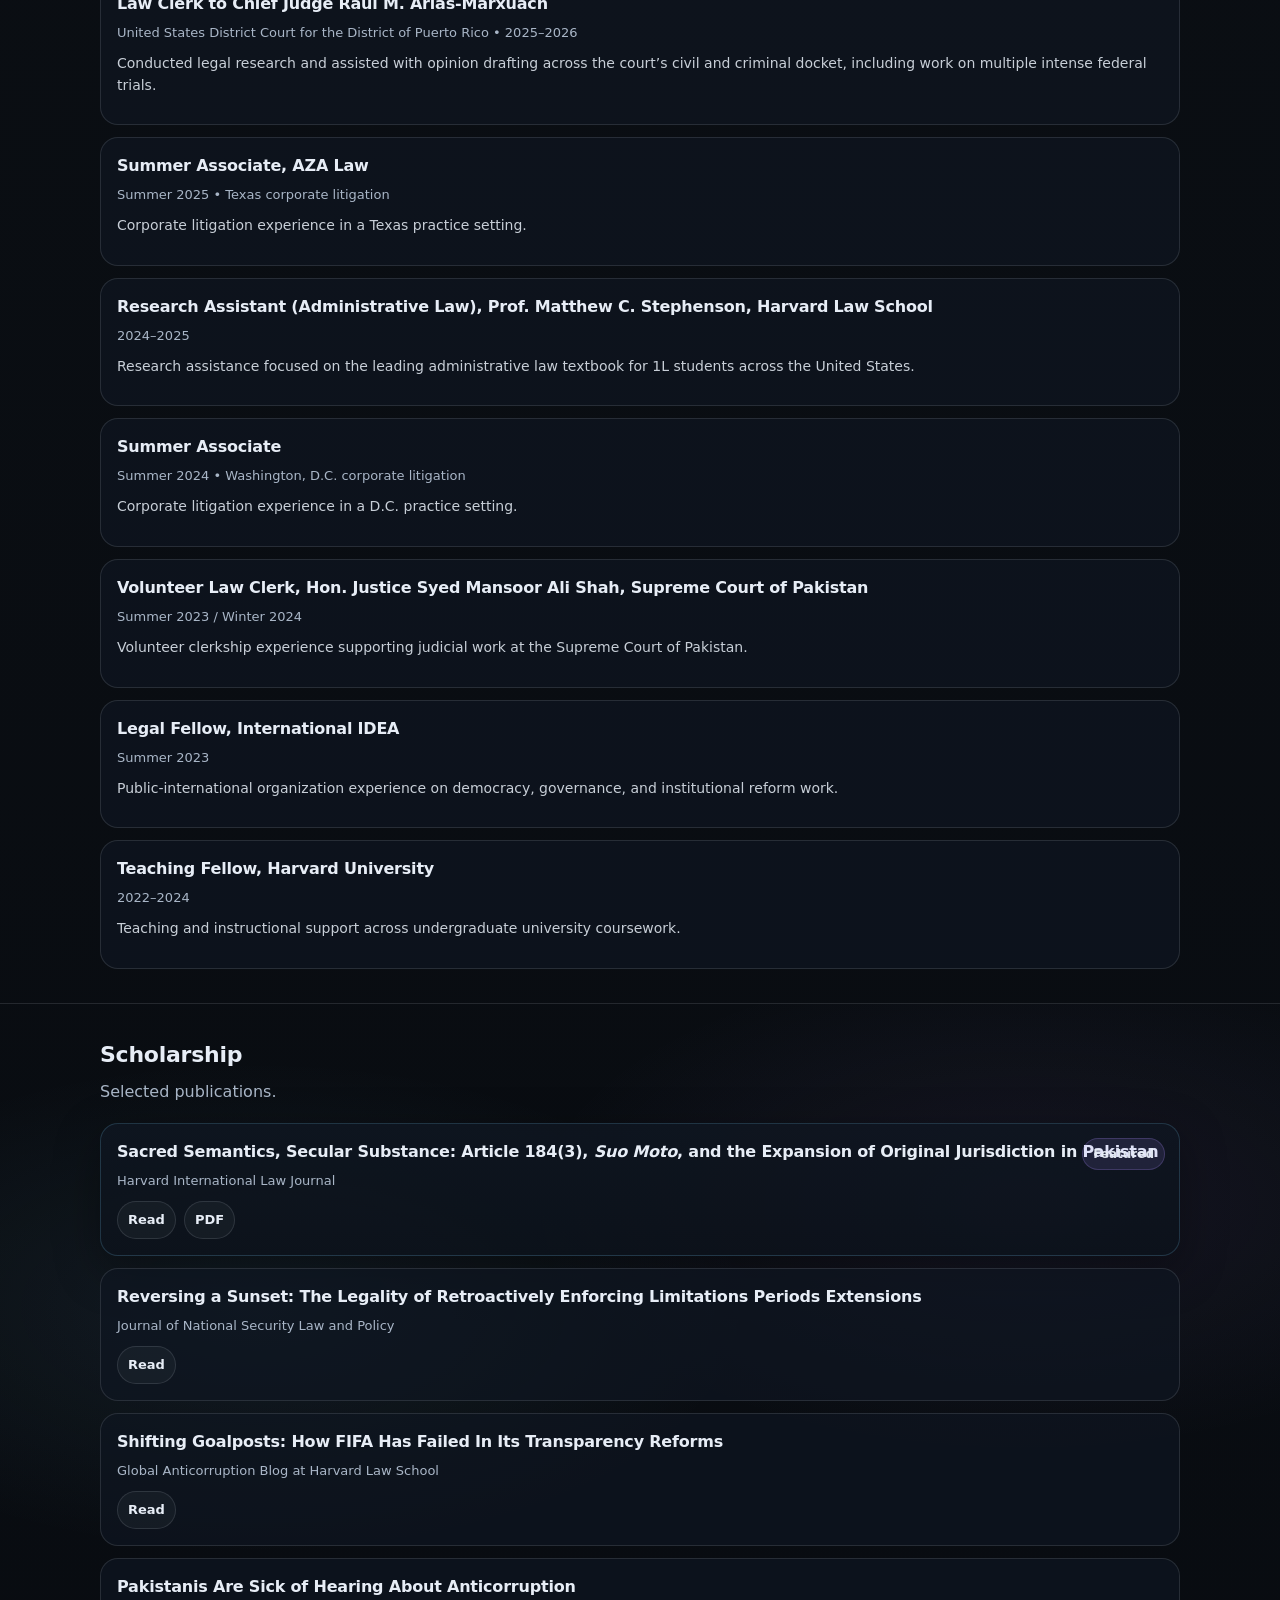
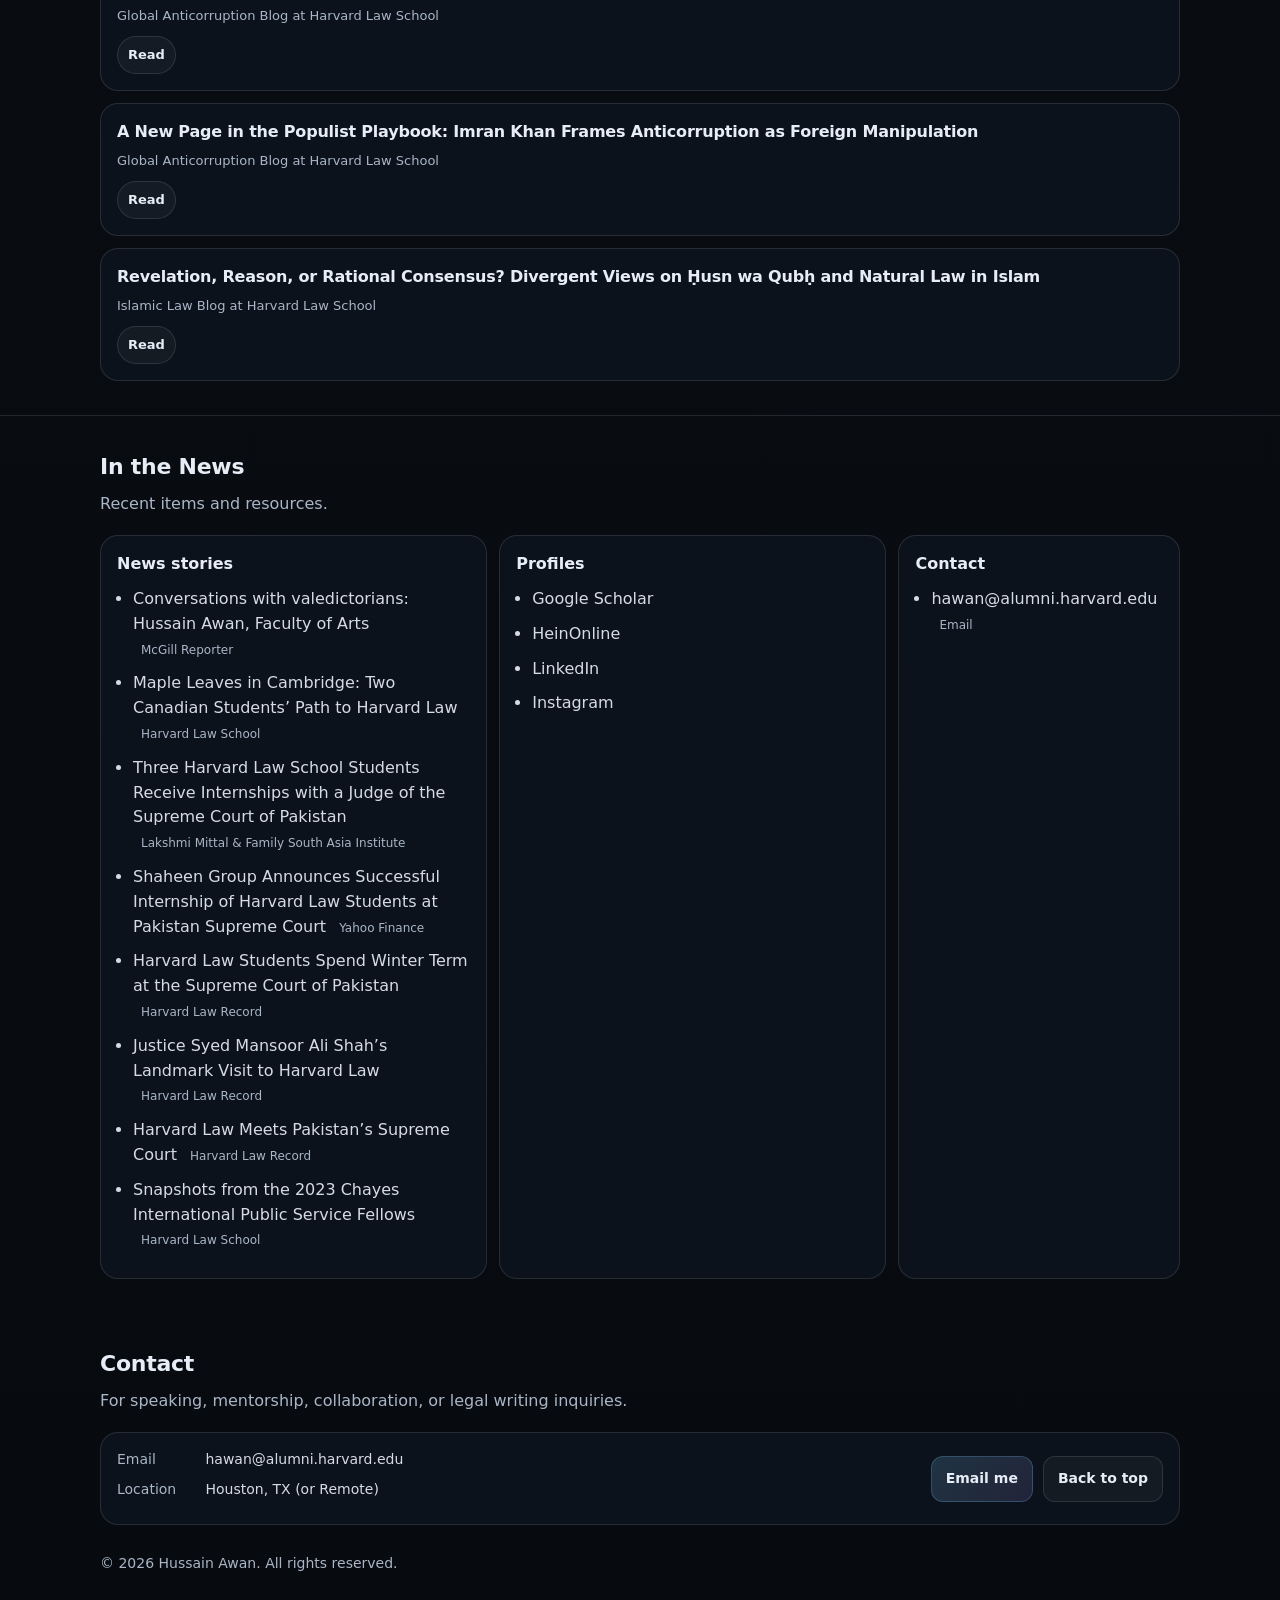
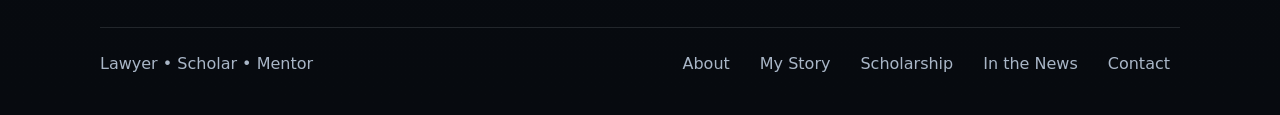
==== commit 4198e15c: "Rename LinkedIn section heading to LinkedIn feed" ====
--- a/index.html
+++ b/index.html
@@ -61,7 +61,7 @@
 
       <!-- Latest LinkedIn update -->
       <article class="feature-card" aria-labelledby="latest-update-title">
-        <h2 class="feature-title" id="latest-update-title">Latest update</h2>
+        <h2 class="feature-title" id="latest-update-title">LinkedIn feed</h2>
         <a href="https://www.linkedin.com/feed/update/urn:li:activity:7516601907998638081/" target="_blank" rel="noopener noreferrer" aria-label="Read Hussain Awan’s full update on LinkedIn">
           <span style="display: block; position: relative; width: 100%; aspect-ratio: 1102 / 1286; overflow: hidden; margin: 12px 0 14px; border-radius: 8px;">
             <img
